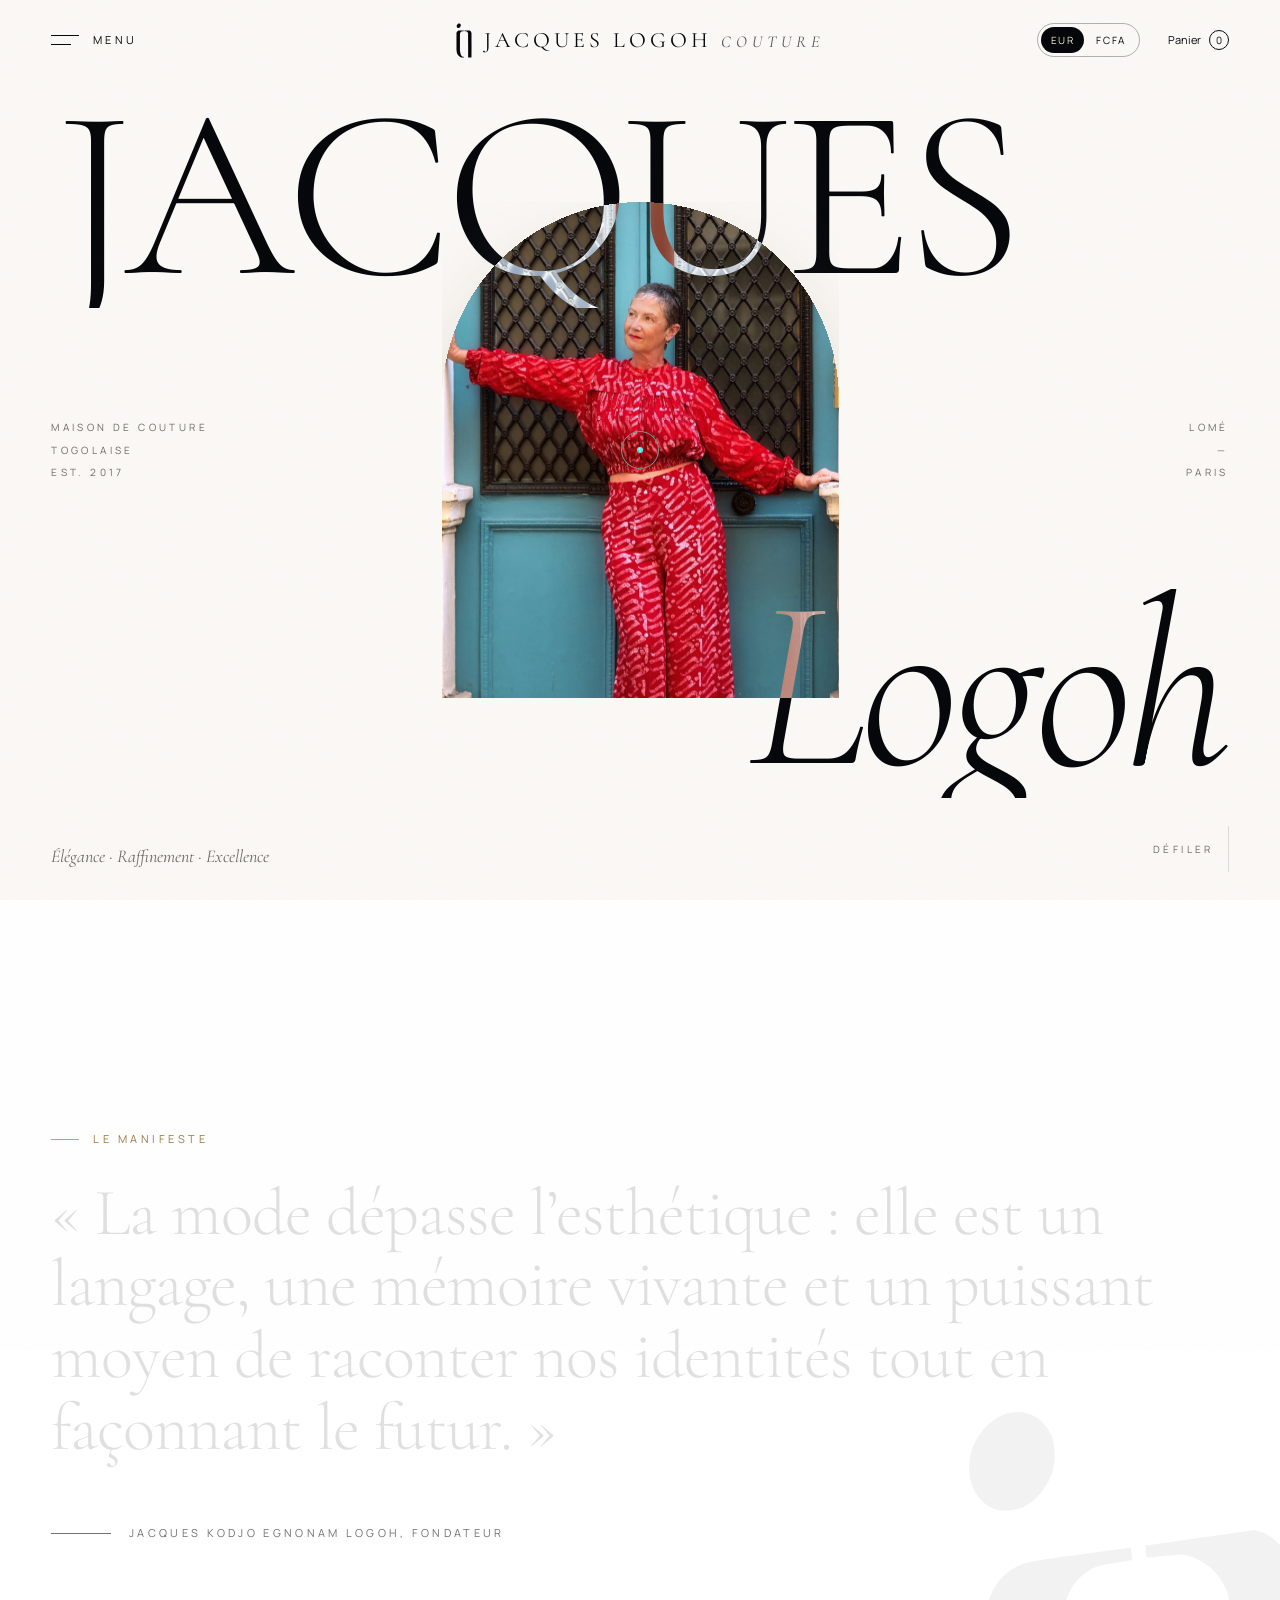
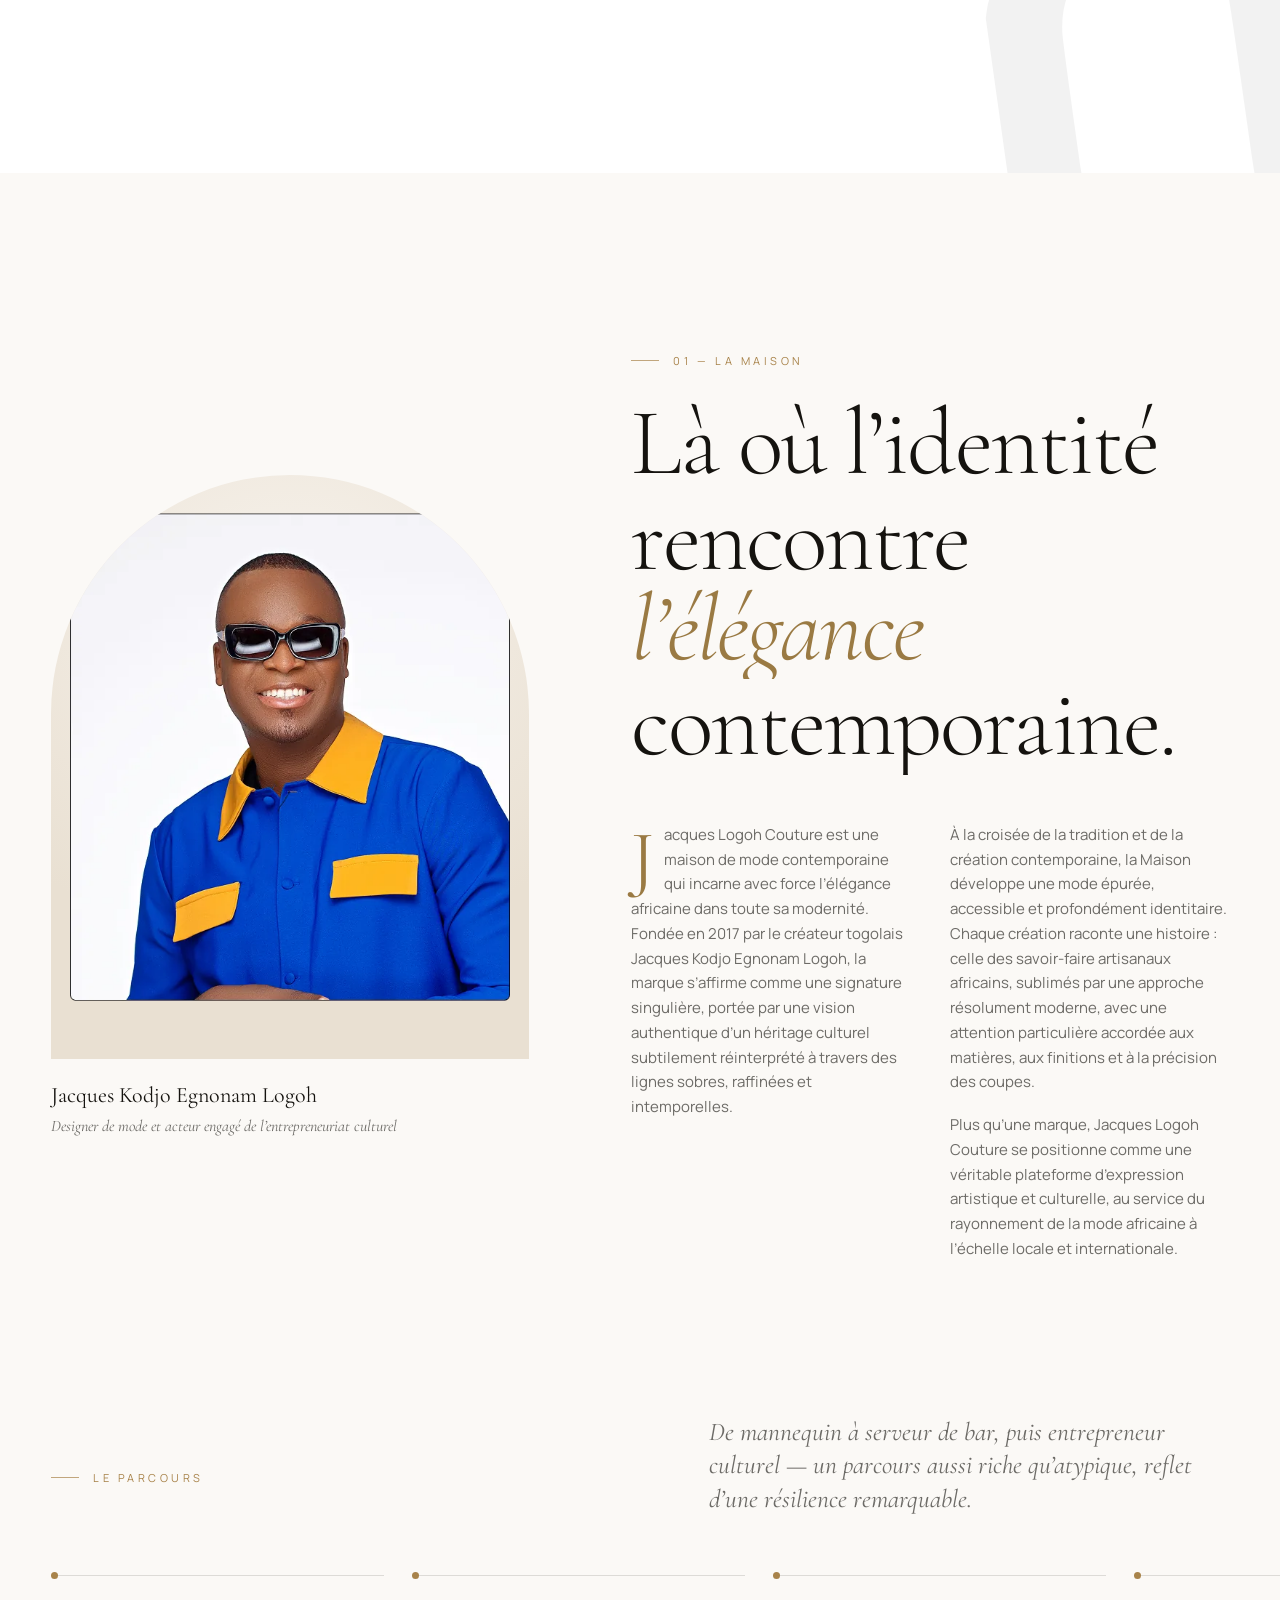
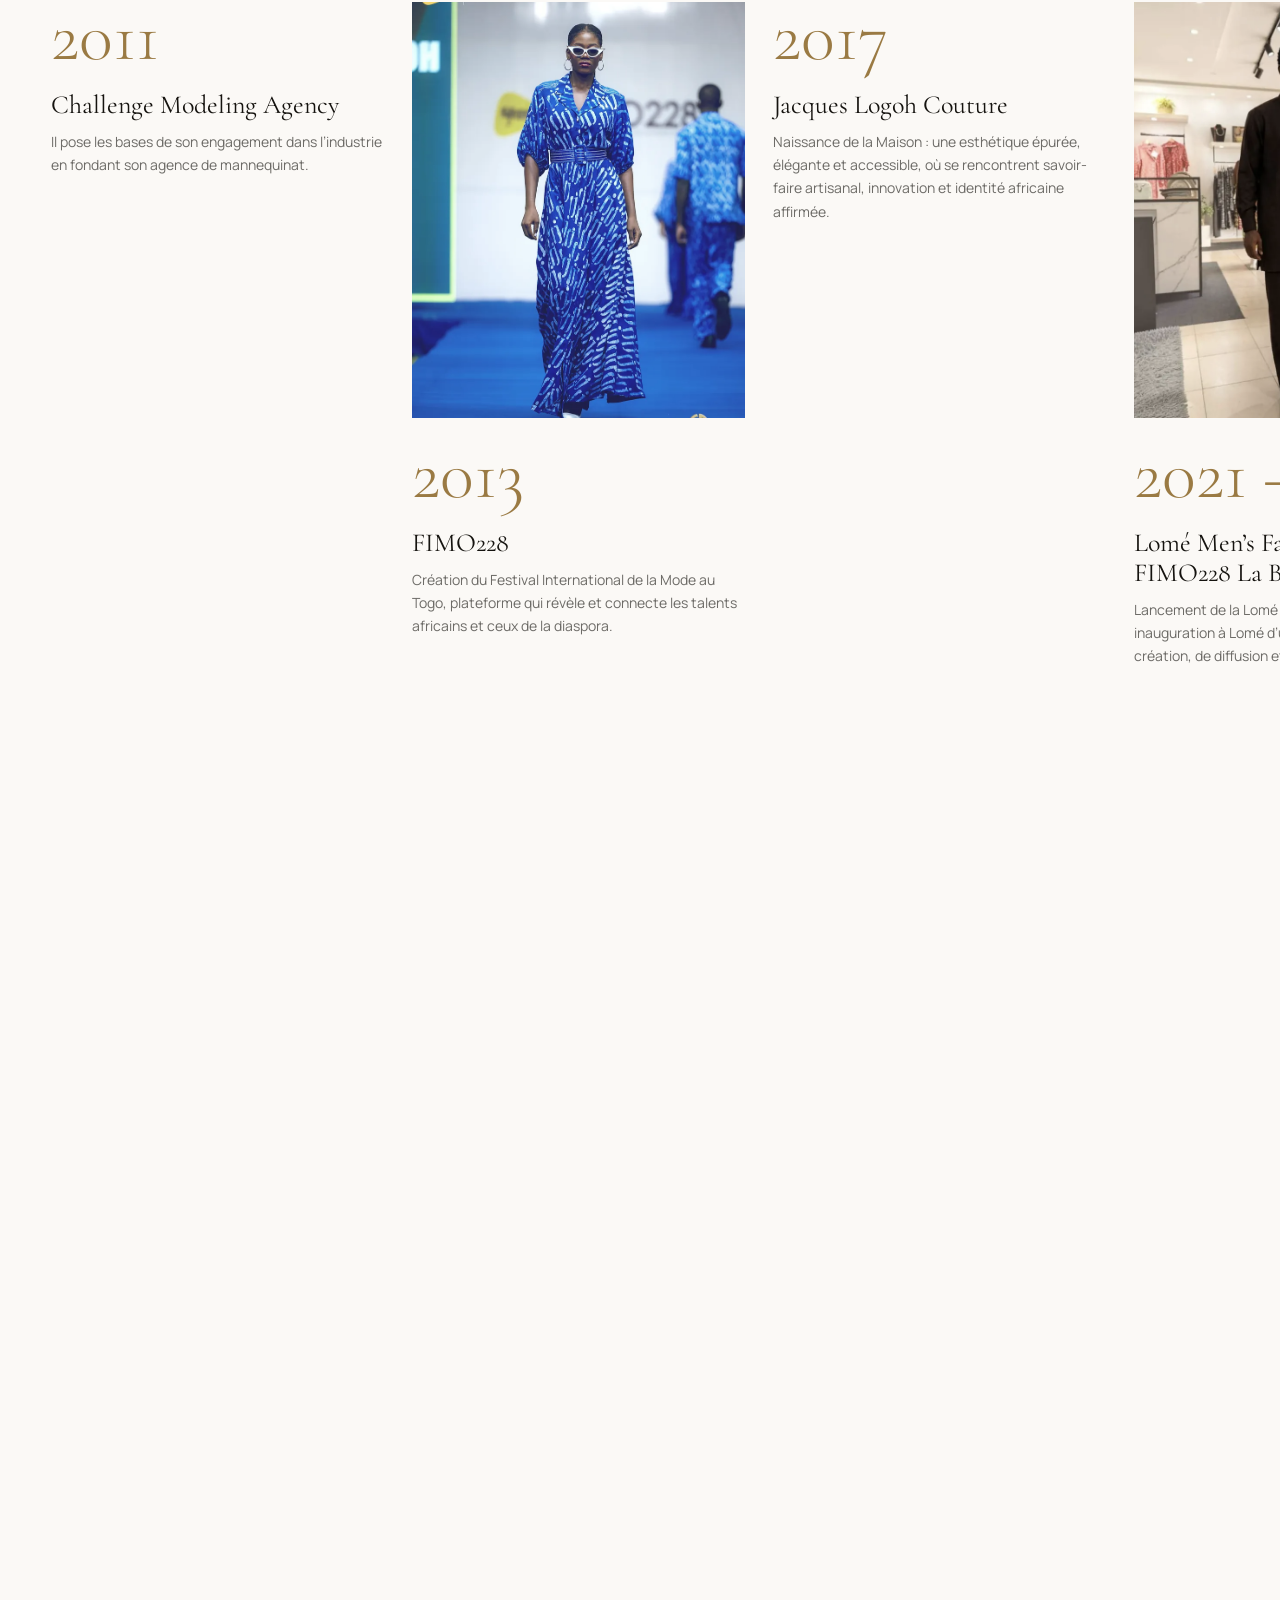
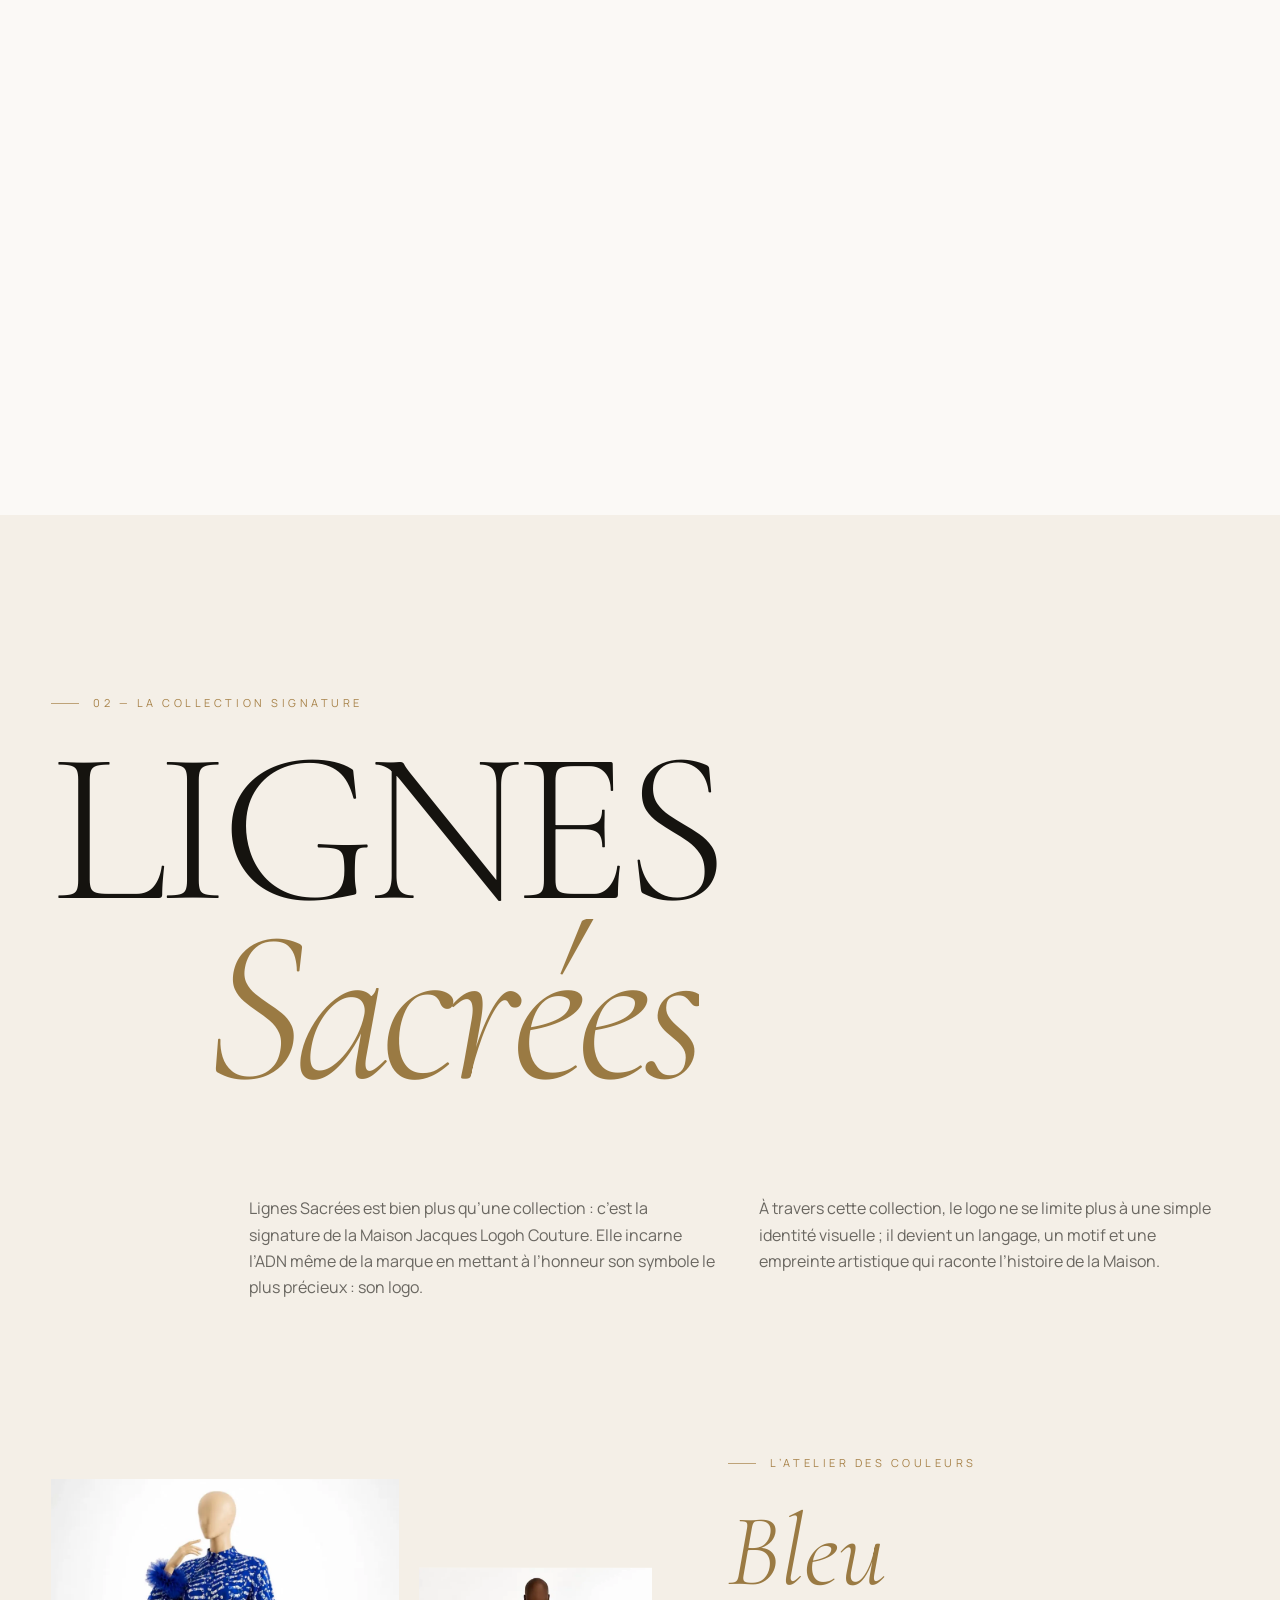
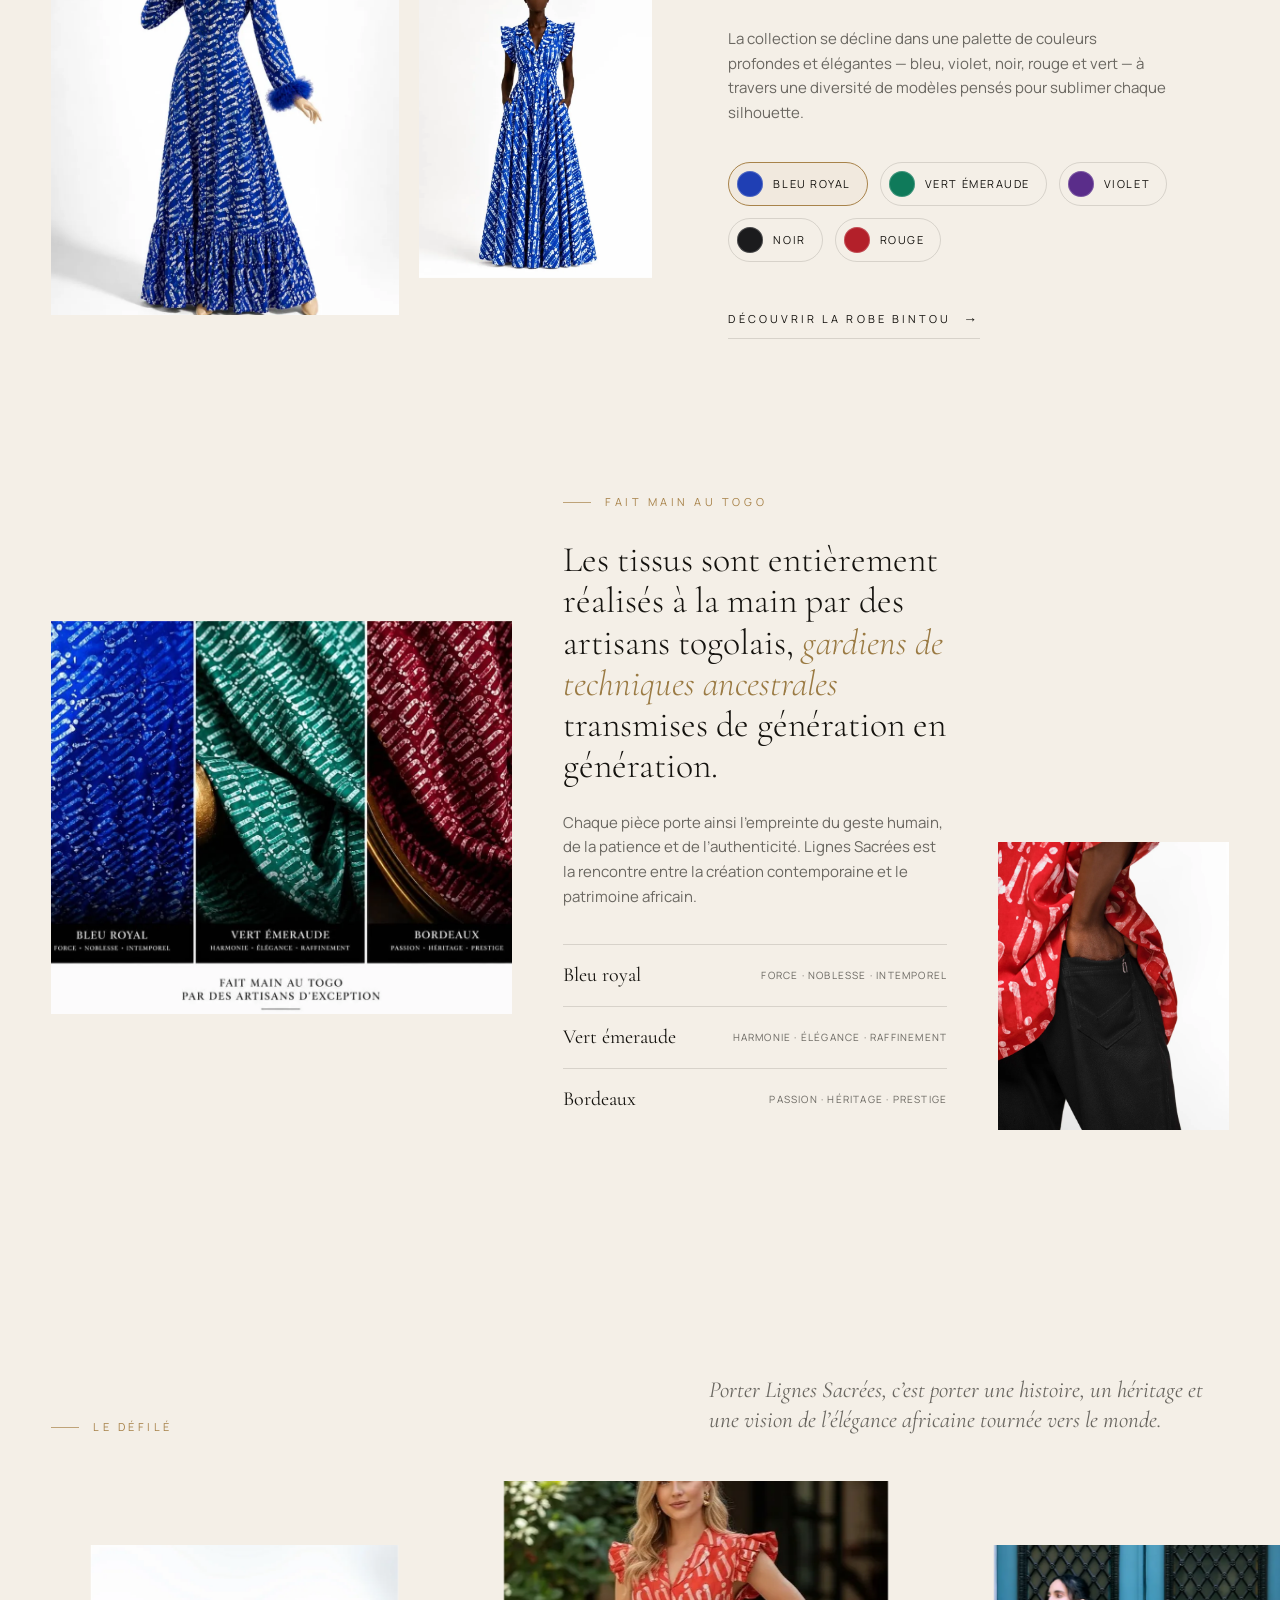
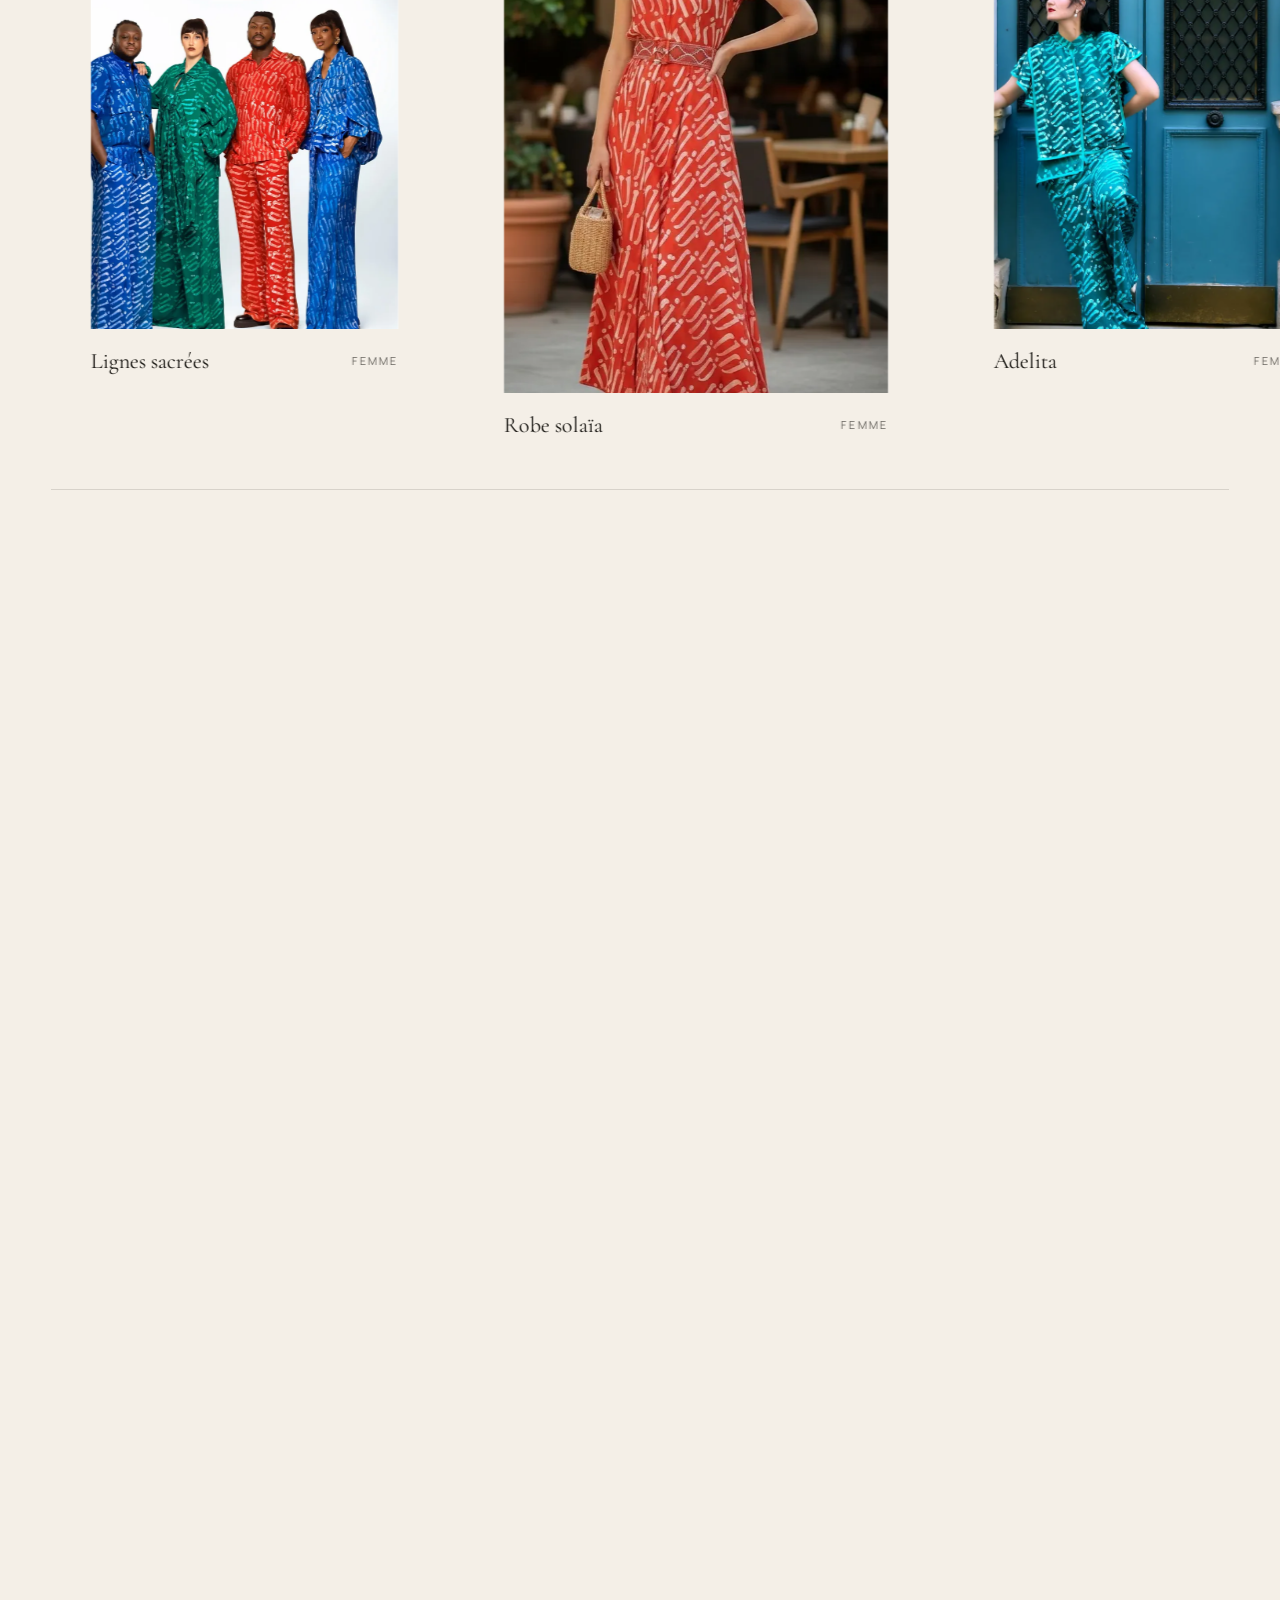
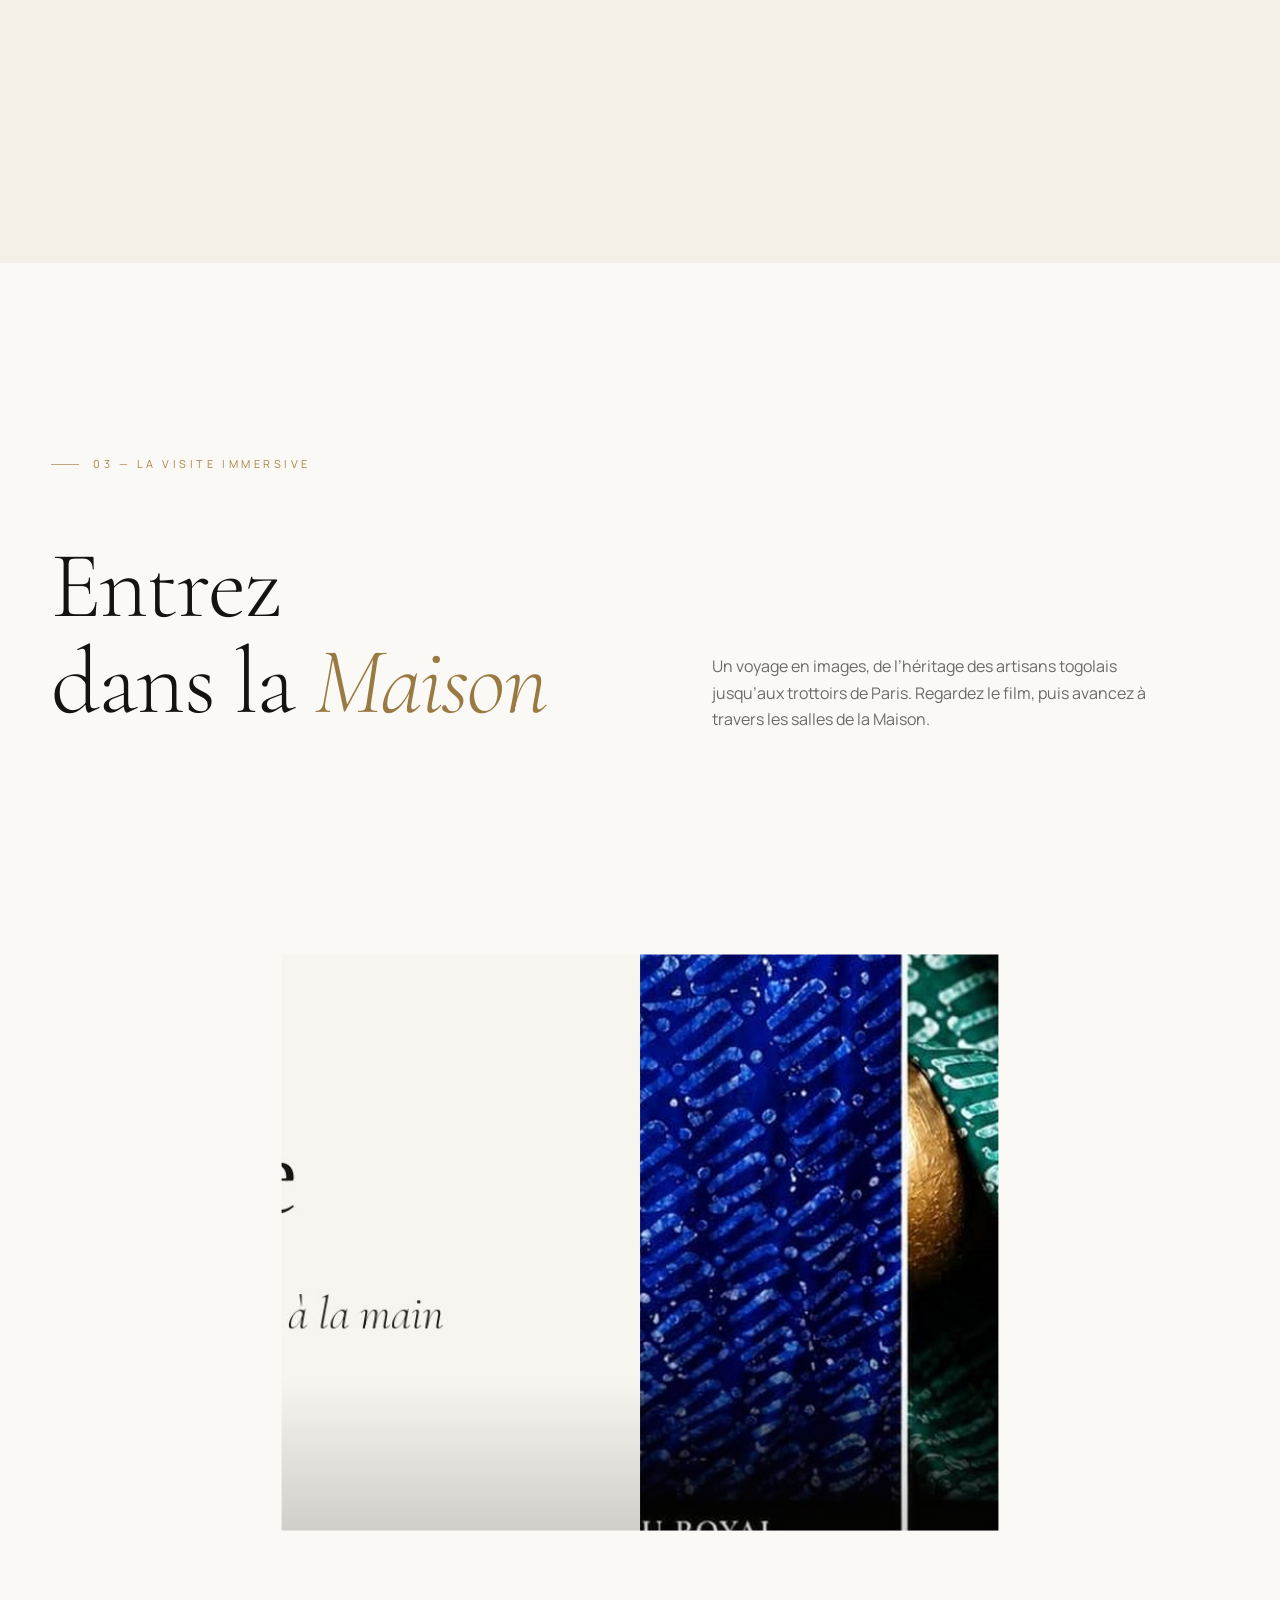
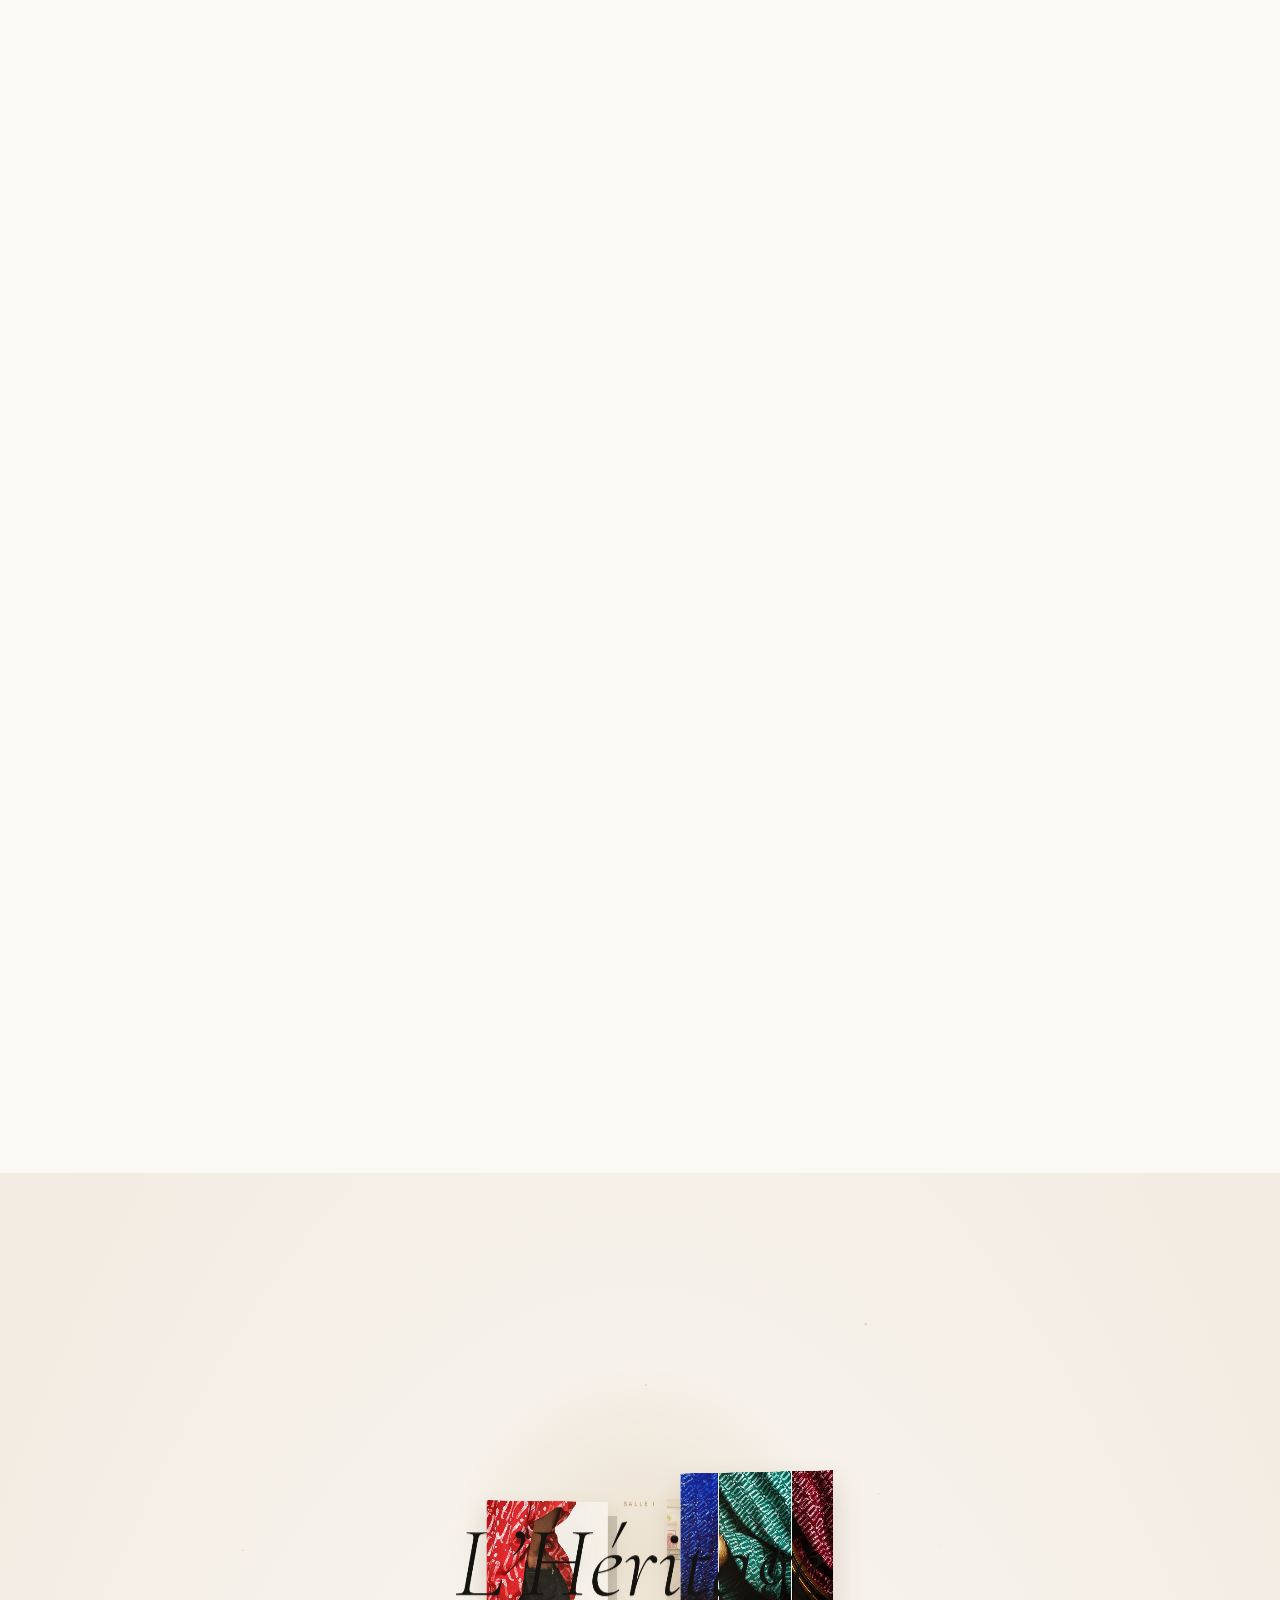
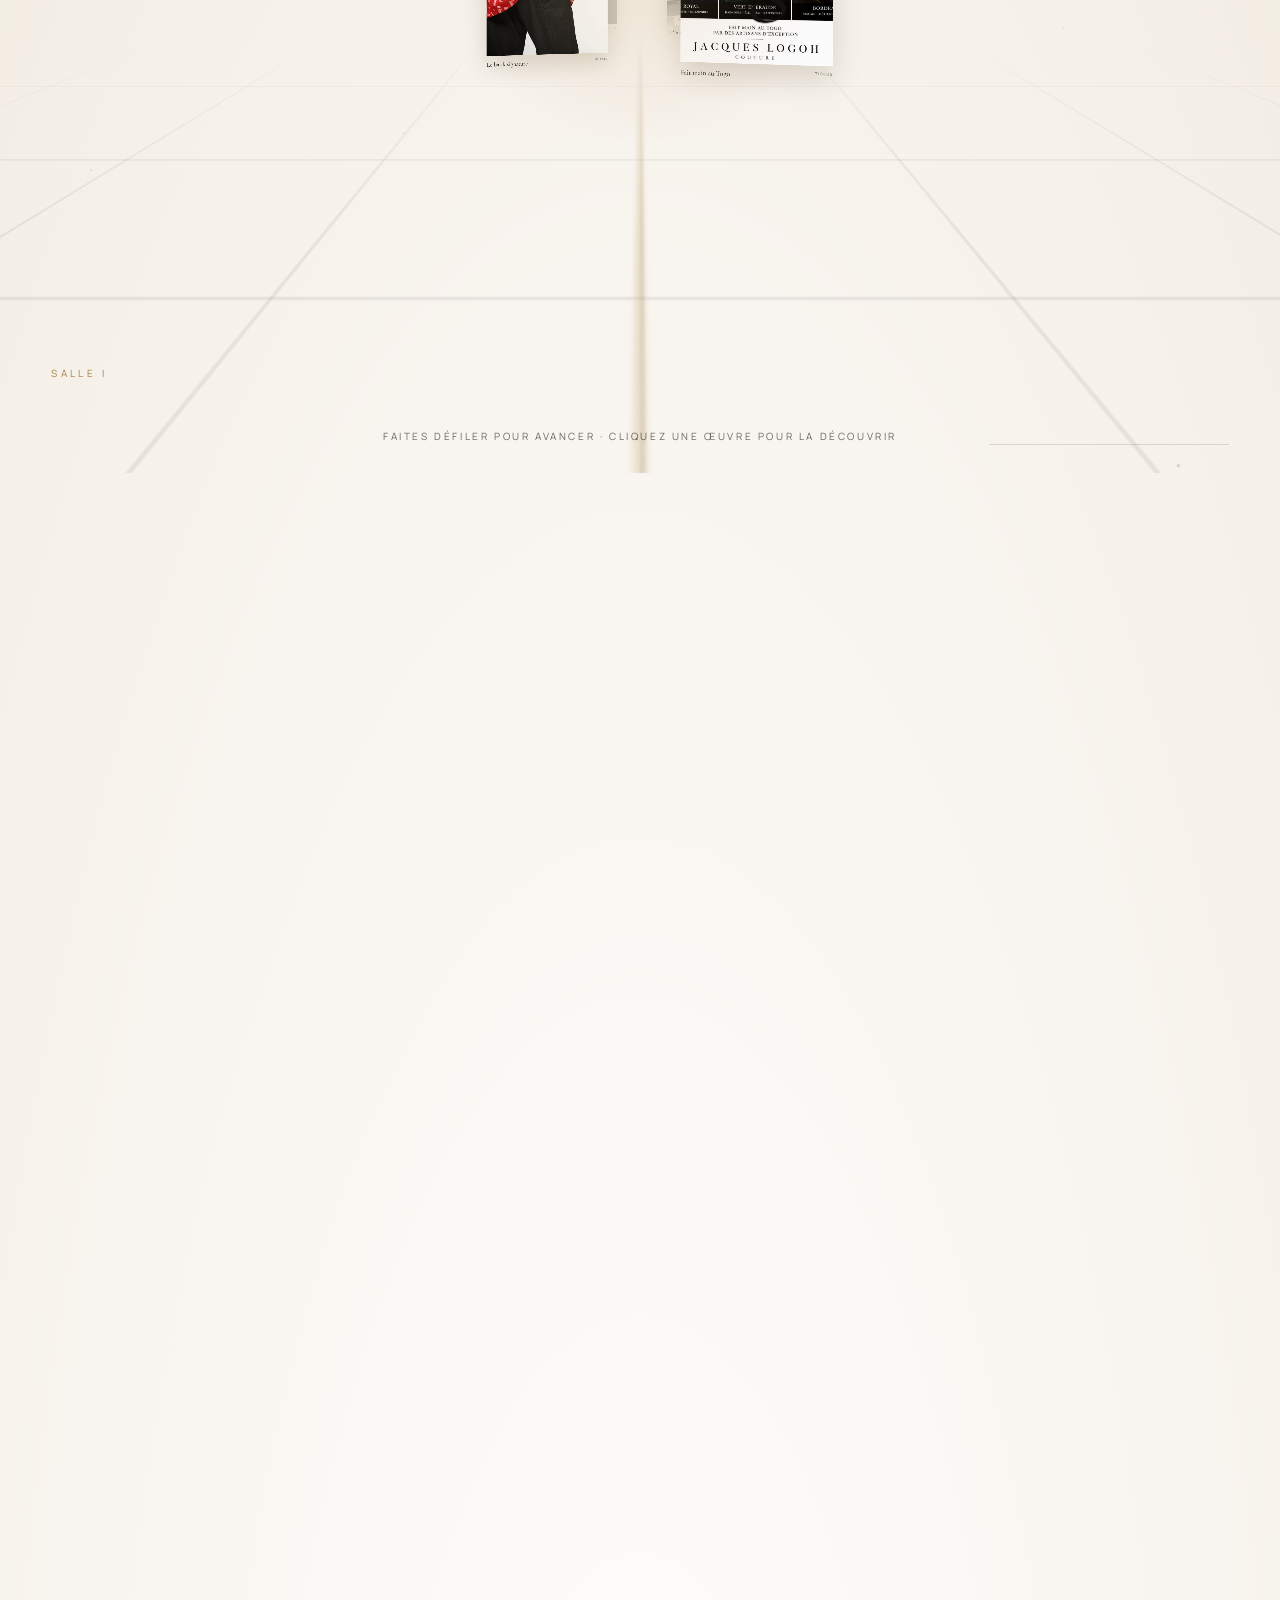
==== clair.html @ f042ce30 "Refonte immersive du site Jacques Logoh Couture — deux modèles (Nuit / Lumière) - Site une page faço" ====
<!doctype html>
<html lang="fr" data-theme="clair">
<head>
<meta charset="utf-8">
<meta name="viewport" content="width=device-width, initial-scale=1, viewport-fit=cover">
<title>Jacques Logoh Couture — Maison de couture togolaise · Lomé — Paris</title>
<meta name="description" content="Jacques Logoh Couture, maison de mode contemporaine fondée en 2017 par le créateur togolais Jacques Kodjo Egnonam Logoh. Là où l'identité rencontre l'élégance contemporaine.">
<meta name="theme-color" content="#fbf9f6">
<meta property="og:title" content="Jacques Logoh Couture">
<meta property="og:description" content="Élégance · Raffinement · Excellence. Maison togolaise de haute couture — Lomé · Paris.">
<meta property="og:image" content="assets/video/film-maison-clair.jpg">
<link rel="icon" type="image/png" href="assets/img/logo-mark.png">
<link rel="stylesheet" href="assets/css/fonts.css">
<link rel="stylesheet" href="assets/css/style.css">
</head>
<body class="is-loading">

<!-- ============ PRELOADER ============ -->
<div class="loader" id="loader" aria-hidden="true">
  <div class="loader__mark">
    <svg class="loader__svg" viewBox="0 0 421 929" aria-hidden="true">
      <defs>
        <clipPath id="loaderClip"><rect id="loaderRect" x="0" y="929" width="421" height="929"/></clipPath>
      </defs>
      <use href="#jl-mark" class="loader__ghost"/>
      <g clip-path="url(#loaderClip)"><use href="#jl-mark" class="loader__fill"/></g>
    </svg>
  </div>
  <div class="loader__meta">
    <span>Jacques Logoh Couture</span>
    <span class="loader__count"><b id="loaderCount">0</b>%</span>
    <span>Maison fondée en 2017</span>
  </div>
</div>

<!-- sprite : monogramme de la Maison (vectorisé depuis le logo officiel) -->
<svg width="0" height="0" style="position:absolute" aria-hidden="true">
  <symbol id="jl-mark" viewBox="0 0 421 929"><path id="jlMarkPath" fill="currentColor" fill-rule="evenodd" d=""/></symbol>
</svg>

<div class="grain" aria-hidden="true"></div>
<div class="cursor" aria-hidden="true"><span class="cursor__dot"></span><span class="cursor__ring"><em class="cursor__label"></em></span></div>

<!-- ============ HEADER ============ -->
<header class="header" id="header">
  <button class="header__menu" id="menuBtn" aria-expanded="false" aria-controls="menu">
    <span class="burger"><i></i><i></i></span><span class="header__label">Menu</span>
  </button>
  <a href="#top" class="header__brand" aria-label="Jacques Logoh Couture — accueil">
    <svg class="header__mark"><use href="#jl-mark"/></svg>
    <span class="header__word">Jacques Logoh <em>Couture</em></span>
  </a>
  <div class="header__tools">
    <div class="currency" role="group" aria-label="Devise">
      <button data-cur="EUR" class="is-active">EUR</button><button data-cur="FCFA">FCFA</button>
    </div>
    <button class="header__cart" id="cartBtn" aria-label="Ouvrir le panier">Panier <span class="cart-count" id="cartCount">0</span></button>
  </div>
</header>

<!-- ============ MENU ============ -->
<nav class="menu" id="menu" aria-hidden="true">
  <div class="menu__bg"></div>
  <div class="menu__inner">
    <ol class="menu__list">
      <li><a href="#maison" data-img="assets/img/site/jacques-logoh.webp"><small>01</small>La Maison</a></li>
      <li><a href="#lignes-sacrees" data-img="assets/img/p/lignes-sacrees-1.webp"><small>02</small>Lignes Sacrées</a></li>
      <li><a href="#visite" data-img="assets/video/film-maison-clair.jpg"><small>03</small>Visite immersive</a></li>
      <li><a href="#collections" data-img="assets/img/p/adelita-1.webp"><small>04</small>Collections</a></li>
      <li><a href="#actualites" data-img="assets/img/site/news-brazzaville.webp"><small>05</small>Actualités</a></li>
      <li><a href="#univers" data-img="assets/img/p/robe-solaia-1.webp"><small>06</small>L'univers FIMO228</a></li>
      <li><a href="#contact" data-img="assets/img/p/israel-1.webp"><small>07</small>Contact</a></li>
    </ol>
    <div class="menu__preview"><img alt="" id="menuPreview" src="assets/img/site/jacques-logoh.webp"></div>
    <div class="menu__foot">
      <p>Boulevard du 13 Janvier<br>+33 7 82 53 31 70 · 90 43 50 50</p>
      <p class="menu__socials"><a href="https://www.instagram.com/jacqueslogoh.couture/" target="_blank" rel="noopener">Instagram</a><a href="https://www.facebook.com/JacquesLogoh.couture" target="_blank" rel="noopener">Facebook</a><a href="https://www.youtube.com/@jacqueslogoh1397" target="_blank" rel="noopener">YouTube</a><a href="https://x.com/LogohJacques" target="_blank" rel="noopener">X</a></p>
    </div>
  </div>
</nav>

<main id="top">

<!-- ============ HERO ============ -->
<section class="hero" id="hero">
  <div class="hero__title hero__title--top" aria-hidden="true"><span class="split">Jacques</span></div>
  <div class="hero__stage">
    <div class="hero__arch" data-cursor="Découvrir">
      <video class="hero__video" src="assets/video/hero-maison-clair.mp4" poster="assets/video/hero-maison-clair.jpg" autoplay muted loop playsinline preload="auto"></video>
    </div>
  </div>
  <div class="hero__title hero__title--bottom" aria-hidden="true"><span class="split">Logoh</span></div>
  <h1 class="sr-only">Jacques Logoh Couture — Maison de couture togolaise</h1>
  <p class="hero__side hero__side--l"><span>Maison de couture</span><span>togolaise</span><span>Est. 2017</span></p>
  <p class="hero__side hero__side--r"><span>Lomé</span><span>—</span><span>Paris</span></p>
  <div class="hero__foot">
    <p class="hero__claim">Élégance · Raffinement · Excellence</p>
    <a href="#manifeste" class="hero__scroll"><span>Défiler</span><i></i></a>
  </div>
</section>

<!-- ============ MANIFESTE ============ -->
<section class="manifesto light" id="manifeste">
  <p class="eyebrow">Le manifeste</p>
  <blockquote class="manifesto__quote" data-words>
    « La mode dépasse l’esthétique : elle est un langage, une mémoire vivante et un puissant moyen de raconter nos identités tout en façonnant le futur. »
  </blockquote>
  <p class="manifesto__sign"><span class="line"></span>Jacques Kodjo Egnonam Logoh, fondateur</p>
  <div class="manifesto__marks" aria-hidden="true">
    <svg><use href="#jl-mark"/></svg>
  </div>
</section>

<!-- ============ LA MAISON ============ -->
<section class="maison" id="maison">
  <div class="maison__grid">
    <div class="maison__portrait">
      <div class="maison__arch" data-parallax="0.12"><img src="assets/img/site/jacques-logoh.webp" alt="Jacques Logoh, fondateur de la Maison Jacques Logoh Couture" loading="lazy" width="605" height="670"></div>
      <p class="maison__caption">Jacques Kodjo Egnonam Logoh<br><em>Designer de mode et acteur engagé de l’entrepreneuriat culturel</em></p>
    </div>
    <div class="maison__text">
      <p class="eyebrow">01 — La Maison</p>
      <h2 class="display reveal-lines">Là où l’identité<br>rencontre <em>l’élégance</em><br>contemporaine.</h2>
      <div class="maison__body">
        <p class="reveal">Jacques Logoh Couture est une maison de mode contemporaine qui incarne avec force l’élégance africaine dans toute sa modernité. Fondée en 2017 par le créateur togolais Jacques Kodjo Egnonam Logoh, la marque s’affirme comme une signature singulière, portée par une vision authentique d’un héritage culturel subtilement réinterprété à travers des lignes sobres, raffinées et intemporelles.</p>
        <p class="reveal">À la croisée de la tradition et de la création contemporaine, la Maison développe une mode épurée, accessible et profondément identitaire. Chaque création raconte une histoire : celle des savoir-faire artisanaux africains, sublimés par une approche résolument moderne, avec une attention particulière accordée aux matières, aux finitions et à la précision des coupes.</p>
        <p class="reveal">Plus qu’une marque, Jacques Logoh Couture se positionne comme une véritable plateforme d’expression artistique et culturelle, au service du rayonnement de la mode africaine à l’échelle locale et internationale.</p>
      </div>
    </div>
  </div>

  <!-- timeline horizontale -->
  <div class="timeline" id="timeline">
    <div class="timeline__head">
      <p class="eyebrow">Le parcours</p>
      <p class="timeline__intro">De mannequin à serveur de bar, puis entrepreneur culturel — un parcours aussi riche qu’atypique, reflet d’une résilience remarquable.</p>
    </div>
    <div class="timeline__track">
      <article class="tl"><span class="tl__year">2011</span><h3>Challenge Modeling Agency</h3><p>Il pose les bases de son engagement dans l’industrie en fondant son agence de mannequinat.</p></article>
      <article class="tl tl--img"><img src="assets/img/p/robe-solaia-1.webp" alt="Défilé FIMO228" loading="lazy"><span class="tl__year">2013</span><h3>FIMO228</h3><p>Création du Festival International de la Mode au Togo, plateforme qui révèle et connecte les talents africains et ceux de la diaspora.</p></article>
      <article class="tl"><span class="tl__year">2017</span><h3>Jacques Logoh Couture</h3><p>Naissance de la Maison : une esthétique épurée, élégante et accessible, où se rencontrent savoir-faire artisanal, innovation et identité africaine affirmée.</p></article>
      <article class="tl tl--img"><img src="assets/img/p/israel-1.webp" alt="FIMO228 La Boutique à Lomé" loading="lazy"><span class="tl__year">2021 — 2022</span><h3>Lomé Men’s Fashion Week · FIMO228 La Boutique</h3><p>Lancement de la Lomé Men’s Fashion Week, puis inauguration à Lomé d’un espace hybride de création, de diffusion et de dialogue.</p></article>
      <article class="tl"><span class="tl__year">2024</span><h3>FIMO228 Edition France</h3><p>Le déploiement international : trois éditions en France depuis 2024.</p></article>
      <article class="tl tl--img"><img src="assets/img/p/red-corine-1.webp" alt="Jacques Logoh Couture à Paris" loading="lazy"><span class="tl__year">2026</span><h3>Paris</h3><p>La Maison s’implante officiellement à Paris. La 13ᵉ édition du FIMO228 se tient du 24 au 28 février.</p></article>
      <article class="tl tl--next"><span class="tl__year">À venir</span><h3>FIMO228 Atlanta</h3><p>Une expansion vers de nouvelles scènes, notamment aux États-Unis.</p></article>
    </div>
  </div>
</section>

<!-- ============ LIGNES SACRÉES ============ -->
<section class="sacred" id="lignes-sacrees">
  <div class="sacred__intro">
    <p class="eyebrow">02 — La collection signature</p>
    <h2 class="sacred__title"><span class="split-chars">Lignes</span><br><em class="split-chars">Sacrées</em></h2>
    <div class="sacred__cols">
      <p class="reveal">Lignes Sacrées est bien plus qu’une collection : c’est la signature de la Maison Jacques Logoh Couture. Elle incarne l’ADN même de la marque en mettant à l’honneur son symbole le plus précieux : son logo.</p>
      <p class="reveal">À travers cette collection, le logo ne se limite plus à une simple identité visuelle ; il devient un langage, un motif et une empreinte artistique qui raconte l’histoire de la Maison.</p>
    </div>
  </div>

  <!-- Atelier des couleurs : interactif -->
  <div class="atelier" id="atelier">
    <div class="atelier__visual">
      <div class="atelier__frame" data-cursor="Voir">
        <img class="atelier__img is-on" data-color="Bleu" src="assets/img/p/robe-bintou-1.webp" alt="Robe Bintou — bleu" loading="lazy">
        <img class="atelier__img" data-color="Vert" src="assets/img/p/robe-bintou-2.webp" alt="Robe Bintou — vert" loading="lazy">
        <img class="atelier__img" data-color="Violet" src="assets/img/p/robe-bintou-3.webp" alt="Robe Bintou — violet" loading="lazy">
        <img class="atelier__img" data-color="Noir" src="assets/img/p/robe-bintou-4.webp" alt="Robe Bintou — noir" loading="lazy">
        <img class="atelier__img" data-color="Rouge" src="assets/img/p/robe-bintou-5.webp" alt="Robe Bintou — rouge" loading="lazy">
      </div>
      <div class="atelier__frame atelier__frame--small">
        <img class="atelier__img2 is-on" data-color="Bleu" src="assets/img/p/robe-solaia-2-3.webp" alt="Robe Solaïa — bleu" loading="lazy">
        <img class="atelier__img2" data-color="Vert" src="assets/img/p/robe-solaia-2-4.webp" alt="Robe Solaïa — vert" loading="lazy">
        <img class="atelier__img2" data-color="Violet" src="assets/img/p/robe-solaia-2-5.webp" alt="Robe Solaïa — violet" loading="lazy">
        <img class="atelier__img2" data-color="Noir" src="assets/img/p/chemise-jlnml-1.webp" alt="Chemise JLNML — noir" loading="lazy">
        <img class="atelier__img2" data-color="Rouge" src="assets/img/p/robe-solaia-2-2.webp" alt="Robe Solaïa — rouge" loading="lazy">
      </div>
    </div>
    <div class="atelier__panel">
      <p class="eyebrow">L’atelier des couleurs</p>
      <h3 class="atelier__name"><span id="atelierName">Bleu</span></h3>
      <p class="atelier__text">La collection se décline dans une palette de couleurs profondes et élégantes — bleu, violet, noir, rouge et vert — à travers une diversité de modèles pensés pour sublimer chaque silhouette.</p>
      <div class="swatches" role="radiogroup" aria-label="Choisir une couleur">
        <button class="swatch is-on" data-color="Bleu" style="--c:#1f3fb4" role="radio" aria-checked="true"><span>Bleu royal</span></button>
        <button class="swatch" data-color="Vert" style="--c:#0f7a5a" role="radio" aria-checked="false"><span>Vert émeraude</span></button>
        <button class="swatch" data-color="Violet" style="--c:#5a2d8a" role="radio" aria-checked="false"><span>Violet</span></button>
        <button class="swatch" data-color="Noir" style="--c:#1b1b1d" role="radio" aria-checked="false"><span>Noir</span></button>
        <button class="swatch" data-color="Rouge" style="--c:#b3202a" role="radio" aria-checked="false"><span>Rouge</span></button>
      </div>
      <a href="#collections" class="link-arrow" data-open="robe-bintou">Découvrir la Robe Bintou</a>
    </div>
  </div>

  <!-- Savoir-faire -->
  <div class="craft">
    <figure class="craft__img" data-parallax="-0.08"><img src="assets/img/site/tissus-lignes-sacrees.webp" alt="Tissus Lignes Sacrées : bleu royal, vert émeraude, bordeaux — fait main au Togo par des artisans d’exception" loading="lazy"></figure>
    <div class="craft__text">
      <p class="eyebrow">Fait main au Togo</p>
      <p class="craft__big reveal">Les tissus sont entièrement réalisés à la main par des artisans togolais, <em>gardiens de techniques ancestrales</em> transmises de génération en génération.</p>
      <p class="reveal">Chaque pièce porte ainsi l’empreinte du geste humain, de la patience et de l’authenticité. Lignes Sacrées est la rencontre entre la création contemporaine et le patrimoine africain.</p>
      <ul class="craft__trio">
        <li><b>Bleu royal</b><span>Force · Noblesse · Intemporel</span></li>
        <li><b>Vert émeraude</b><span>Harmonie · Élégance · Raffinement</span></li>
        <li><b>Bordeaux</b><span>Passion · Héritage · Prestige</span></li>
      </ul>
    </div>
    <figure class="craft__detail" data-parallax="0.1"><img src="assets/img/site/detail-batik.webp" alt="Détail du batik signature Jacques Logoh Couture" loading="lazy"></figure>
  </div>

  <!-- Défilé horizontal -->
  <div class="runway" id="runway">
    <div class="runway__sticky">
      <div class="runway__head">
        <p class="eyebrow">Le défilé</p>
        <p class="runway__hint">Porter Lignes Sacrées, c’est porter une histoire, un héritage et une vision de l’élégance africaine tournée vers le monde.</p>
      </div>
      <div class="runway__track" id="runwayTrack"></div>
      <div class="runway__progress"><i id="runwayBar"></i></div>
    </div>
  </div>
</section>

<!-- ============ VISITE IMMERSIVE ============ -->
<section class="visit" id="visite">
  <div class="visit__intro">
    <p class="eyebrow">03 — La visite immersive</p>
    <h2 class="display reveal-lines">Entrez<br>dans la <em>Maison</em></h2>
    <p class="visit__lead reveal">Un voyage en images, de l’héritage des artisans togolais jusqu’aux trottoirs de Paris. Regardez le film, puis avancez à travers les salles de la Maison.</p>
  </div>

  <!-- Le film -->
  <div class="film" id="film">
    <div class="film__sticky">
      <div class="film__frame" id="filmFrame" data-cursor="Lecture">
        <video id="filmVideo" src="assets/video/film-maison-clair.mp4" poster="assets/video/film-maison-clair.jpg" muted loop playsinline preload="metadata"></video>
        <div class="film__overlay">
          <p class="film__label">Le Film de la Maison <span>· 0'51</span></p>
          <button class="film__play" id="filmPlay" aria-label="Regarder le film en plein écran"><span></span></button>
        </div>
      </div>
    </div>
  </div>

  <!-- La galerie 3D -->
  <div class="gallery3d" id="gallery3d">
    <div class="g3d__sticky">
      <div class="g3d__floor" id="g3dFloor" aria-hidden="true"></div>
      <div class="g3d__viewport" id="g3dViewport">
        <div class="g3d__world" id="g3dWorld"></div>
      </div>
      <div class="g3d__hud">
        <div class="g3d__room"><span id="g3dRoomNum">Salle I</span><b id="g3dRoomName">L’Héritage</b></div>
        <div class="g3d__help">Faites défiler pour avancer · Cliquez une œuvre pour la découvrir</div>
        <div class="g3d__meter"><i id="g3dBar"></i></div>
      </div>
    </div>
  </div>

  <!-- Le reel vertical : le salon -->
  <div class="salon">
    <div class="salon__text">
      <p class="eyebrow">Le salon</p>
      <p class="salon__big reveal">Pièces signatures, salon, tissus et Paris : <em>une minute pour ressentir l’univers</em> de la Maison.</p>
      <p class="reveal">Notre pop-up à Brazzaville a été une véritable réussite. Nous y avons rencontré un public ambitieux, passionné et profondément réceptif à notre univers créatif.</p>
      <a class="btn" href="https://wa.me/33782533170?text=Bonjour%2C%20je%20souhaite%20prendre%20rendez-vous%20avec%20la%20Maison%20Jacques%20Logoh%20Couture." target="_blank" rel="noopener">Prendre rendez-vous</a>
    </div>
    <div class="salon__phone">
      <video src="assets/video/visite-maison-clair.mp4" poster="assets/video/visite-maison-clair.jpg" muted loop playsinline preload="none" data-autoplay></video>
    </div>
  </div>
</section>

<!-- ============ COLLECTIONS ============ -->
<section class="collections light" id="collections">
  <div class="collections__head">
    <div>
      <p class="eyebrow">04 — Créations haut de gamme</p>
      <h2 class="display">Les <em>Collections</em></h2>
    </div>
    <div class="filters" role="tablist" aria-label="Filtrer les collections">
      <button class="is-on" data-filter="all" role="tab" aria-selected="true">Tout <sup id="countAll">32</sup></button>
      <button data-filter="Femme" role="tab" aria-selected="false">Femme <sup>16</sup></button>
      <button data-filter="Homme" role="tab" aria-selected="false">Homme <sup>16</sup></button>
    </div>
  </div>
  <div class="grid" id="grid"></div>
  <div class="services">
    <div><b>Satisfait ou remboursé</b><span>Politique de retour claire et simple.</span></div>
    <div><b>Livraison express</b><span>Vos pièces, partout dans le monde.</span></div>
    <div><b>Support 24/7</b><span>Une écoute attentive, à chaque instant.</span></div>
  </div>
</section>

<!-- ============ FIDÉLITÉ — marquee ============ -->
<section class="loyalty">
  <div class="marquee" aria-hidden="true"><div class="marquee__inner"><span>Élégance</span><i></i><span>Raffinement</span><i></i><span>Excellence</span><i></i><span>Pièces signatures</span><i></i><span>Élégance intemporelle</span><i></i><span>Élégance</span><i></i><span>Raffinement</span><i></i><span>Excellence</span><i></i><span>Pièces signatures</span><i></i><span>Élégance intemporelle</span><i></i></div></div>
  <div class="loyalty__body">
    <p class="eyebrow">La fidélité</p>
    <p class="loyalty__big reveal">Chez Jacques Logoh Couture, la fidélité est bien plus qu’une valeur : <em>c’est un engagement profond envers chaque client.</em></p>
    <p class="reveal">Depuis nos débuts, nous avons fait le choix de rester constants dans la qualité de nos créations, le respect des délais et l’attention portée aux moindres détails. Chaque tenue réalisée reflète notre loyauté envers l’élégance, le savoir-faire artisanal et l’exigence du travail bien fait.</p>
  </div>
</section>

<!-- ============ ACTUALITÉS ============ -->
<section class="news" id="actualites">
  <div class="news__head">
    <p class="eyebrow">05 — Actualités</p>
    <h2 class="display">Suivez nos <em>actualités</em></h2>
    <p class="news__sub">Pour être au parfum de nos évènements.</p>
  </div>
  <div class="news__list">
    <article class="post" data-post="lignes" data-cursor="Lire">
      <div class="post__img"><img src="assets/img/site/tissus-lignes-sacrees.webp" alt="Lignes Sacrées" loading="lazy"></div>
      <time>13 juin 2026</time>
      <h3>Story telling de la collection Lignes Sacrées</h3>
      <p>Lignes Sacrées est bien plus qu’une collection : c’est la signature de la Maison…</p>
    </article>
    <article class="post" data-post="cocktail" data-cursor="Lire">
      <div class="post__img"><img src="assets/img/site/news-brazzaville.webp" alt="Présentation vente et cocktail à Brazzaville" loading="lazy"></div>
      <time>14 janvier 2026</time>
      <h3>Présentation cocktail</h3>
      <p>Notre pop-up à Brazzaville a été une véritable réussite…</p>
    </article>
    <article class="post" data-post="vente" data-cursor="Lire">
      <div class="post__img"><img src="assets/img/site/news-vente-privee.webp" alt="Vente privée Jacques Logoh Couture" loading="lazy"></div>
      <time>14 janvier 2026</time>
      <h3>Vente privée</h3>
      <p>Nous organisons régulièrement des ventes privées dans plusieurs pays…</p>
    </article>
  </div>
</section>

<!-- ============ UNIVERS ============ -->
<section class="universe light" id="univers">
  <p class="eyebrow">06 — Un écosystème de la mode</p>
  <h2 class="display universe__title">Entrepreneur visionnaire,<br><em>bâtisseur engagé.</em></h2>
  <ul class="universe__list" id="universeList">
    <li data-img="assets/img/p/robe-solaia-1.webp"><span class="u__k">2013 — 2026</span><b>FIMO228</b><span class="u__d">Festival International de la Mode au Togo · 13ᵉ édition du 24 au 28 février 2026</span></li>
    <li data-img="assets/img/p/israel-1.webp"><span class="u__k">Lomé · 2022</span><b>FIMO228 La Boutique</b><span class="u__d">Un espace hybride de création, de diffusion et de dialogue entre designers africains et internationaux</span></li>
    <li data-img="assets/img/p/formose-3.webp"><span class="u__k">Depuis 2021</span><b>Lomé Men’s Fashion Week</b><span class="u__d">La 6ᵉ édition est attendue cette année</span></li>
    <li data-img="assets/img/p/adelita-1.webp"><span class="u__k">Depuis 2024</span><b>FIMO228 Edition France</b><span class="u__d">Trois éditions déjà</span></li>
    <li data-img="assets/img/p/lignes-sacrees-1.webp"><span class="u__k">Projet</span><b>FIMO228 Atlanta</b><span class="u__d">Une expansion vers de nouvelles scènes, aux États-Unis</span></li>
  </ul>
  <div class="universe__float" id="universeFloat"><img alt="" src="assets/img/p/robe-solaia-1.webp"></div>
  <p class="universe__ambition reveal">Une ambition claire : positionner durablement la mode africaine sur la scène internationale tout en en faisant un vecteur d’expression identitaire, de dialogue interculturel et de transformation sociale.</p>
</section>

<!-- ============ CONTACT / FOOTER ============ -->
<footer class="footer" id="contact">
  <div class="footer__cta">
    <p class="eyebrow">07 — Contact</p>
    <a class="footer__big" href="https://wa.me/33782533170?text=Bonjour%2C%20je%20souhaite%20contacter%20la%20Maison%20Jacques%20Logoh%20Couture." target="_blank" rel="noopener" data-cursor="Écrire">
      <span>Écrivez</span><em>à la Maison</em>
    </a>
  </div>
  <div class="footer__cols">
    <div><h4>Adresse</h4><p>Boulevard du 13 Janvier</p></div>
    <div><h4>Contact</h4><p>Mobile : <a href="tel:+22890435050">90 43 50 50</a><br>WhatsApp : <a href="https://wa.me/33782533170" target="_blank" rel="noopener">+33 7 82 53 31 70</a><br><a href="mailto:Info@jacqueslogohcouture.com">Info@jacqueslogohcouture.com</a></p></div>
    <div><h4>Suivre la Maison</h4><p><a href="https://www.instagram.com/jacqueslogoh.couture/" target="_blank" rel="noopener">Instagram</a><br><a href="https://www.facebook.com/JacquesLogoh.couture" target="_blank" rel="noopener">Facebook</a><br><a href="https://www.youtube.com/@jacqueslogoh1397" target="_blank" rel="noopener">YouTube</a><br><a href="https://x.com/LogohJacques" target="_blank" rel="noopener">X (Twitter)</a></p></div>
    <div class="newsletter"><h4>Newsletter</h4><p>Inscrivez-vous pour recevoir nos nouvelles.</p>
      <form id="newsForm"><label class="sr-only" for="nlEmail">Adresse e-mail</label><input id="nlEmail" type="email" placeholder="Votre adresse e-mail" required><button aria-label="S'inscrire">→</button></form>
      <p class="newsletter__ok" id="newsOk" hidden>Merci. Bienvenue dans l’univers de la Maison.</p>
    </div>
  </div>
  <div class="footer__word" aria-hidden="true"><span>Jacques</span><svg><use href="#jl-mark"/></svg><span>Logoh</span></div>
  <div class="footer__legal">
    <span>© Jacques Logoh. Tous droits réservés</span>
    <span><a href="https://jacqueslogohcouture.com/politique" target="_blank" rel="noopener">Politique de retour</a> · <a href="https://jacqueslogohcouture.com/cgv" target="_blank" rel="noopener">Conditions générales de vente</a></span>
    <a href="#top" class="totop">Retour en haut ↑</a>
  </div>
</footer>
</main>

<!-- ============ QUICK VIEW ============ -->
<div class="modal" id="qv" role="dialog" aria-modal="true" aria-labelledby="qvName" aria-hidden="true">
  <div class="modal__bg" data-close></div>
  <div class="qv">
    <button class="modal__close" data-close aria-label="Fermer">Fermer ✕</button>
    <div class="qv__gallery"><div class="qv__main" id="qvMain"></div><div class="qv__thumbs" id="qvThumbs"></div></div>
    <div class="qv__info">
      <p class="eyebrow" id="qvCat">Femme</p>
      <h3 id="qvName">—</h3>
      <p class="qv__price" id="qvPrice">—</p>
      <p class="qv__desc" id="qvDesc"></p>
      <div class="qv__opt"><span>Taille</span><div class="chips" id="qvSizes"></div></div>
      <div class="qv__opt"><span>Couleur</span><div class="chips" id="qvColors"></div></div>
      <div class="qv__actions">
        <button class="btn btn--solid" id="qvAdd">Ajouter au panier</button>
        <a class="btn" id="qvWa" target="_blank" rel="noopener">Commander sur WhatsApp</a>
      </div>
      <p class="qv__note">Satisfait ou remboursé · Livraison express · Support 24/7</p>
    </div>
  </div>
</div>

<!-- ============ ARTICLE ============ -->
<div class="modal" id="article" role="dialog" aria-modal="true" aria-labelledby="artTitle" aria-hidden="true">
  <div class="modal__bg" data-close></div>
  <div class="art">
    <button class="modal__close" data-close aria-label="Fermer">Fermer ✕</button>
    <div class="art__img"><img id="artImg" alt=""></div>
    <div class="art__body"><time id="artDate"></time><h3 id="artTitle"></h3><div id="artText"></div></div>
  </div>
</div>

<!-- ============ FILM PLEIN ÉCRAN ============ -->
<div class="modal modal--film" id="filmModal" role="dialog" aria-modal="true" aria-label="Le Film de la Maison" aria-hidden="true">
  <div class="modal__bg" data-close></div>
  <button class="modal__close" data-close aria-label="Fermer">Fermer ✕</button>
  <video id="filmFull" src="assets/video/film-maison-clair.mp4" poster="assets/video/film-maison-clair.jpg" controls playsinline preload="none"></video>
</div>

<!-- ============ PANIER ============ -->
<aside class="cart" id="cart" aria-hidden="true" aria-label="Panier">
  <div class="cart__bg" data-close-cart></div>
  <div class="cart__panel">
    <div class="cart__head"><h3>Votre panier</h3><button data-close-cart aria-label="Fermer le panier">Fermer ✕</button></div>
    <div class="cart__items" id="cartItems"><p class="cart__empty">Votre panier est vide.</p></div>
    <div class="cart__foot">
      <div class="cart__total"><span>Total</span><b id="cartTotal">0</b></div>
      <a class="btn btn--solid" id="cartWa" target="_blank" rel="noopener">Valider la commande sur WhatsApp</a>
    </div>
  </div>
</aside>

<!-- ============ SÉLECTEUR DE MODÈLE ============ -->
<nav class="model-switch" aria-label="Choisir le modèle du site"><span>Modèle</span><a href="index.html" data-model="nuit">Nuit</a><a href="clair.html" data-model="clair" class="is-on" aria-current="page">Lumière</a></nav>

<script src="assets/vendor/gsap.min.js"></script>
<script src="assets/vendor/ScrollTrigger.min.js"></script>
<script src="assets/vendor/lenis.min.js"></script>
<script src="assets/js/data.js"></script>
<script src="assets/js/logo.js"></script>
<script src="assets/js/main.js"></script>
</body>
</html>
---- assets/css/fonts.css ----
/* Polices auto-hébergées (variables) — fonctionnent hors-ligne */
@font-face{font-family:"Cormorant Garamond";font-style:normal;font-weight:300 700;font-display:swap;src:url(../fonts/cormorant-garamond.woff2) format("woff2")}
@font-face{font-family:"Cormorant Garamond";font-style:italic;font-weight:300 700;font-display:swap;src:url(../fonts/cormorant-garamond-italic.woff2) format("woff2")}
@font-face{font-family:"Manrope";font-style:normal;font-weight:200 800;font-display:swap;src:url(../fonts/manrope.woff2) format("woff2")}
---- assets/css/style.css ----
/* =========================================================
   JACQUES LOGOH COUTURE — refonte immersive
   ========================================================= */
:root{
  --noir:#0c0b0a; --encre:#151311; --charbon:#1d1a17;
  --ivoire:#f2ece2; --creme:#e9e1d4; --sable:#cfc3b0;
  --or:#c9a870; --or-2:#e2c995;
  --txt:#f2ece2; --muted:rgba(242,236,226,.62); --line:rgba(242,236,226,.16);
  --serif:"Cormorant Garamond","Times New Roman",serif;
  --sans:"Manrope","Helvetica Neue",Arial,sans-serif;
  --gut:clamp(16px,4vw,64px);
  --ease:cubic-bezier(.22,1,.36,1);
  --ease-io:cubic-bezier(.76,0,.24,1);
}
*,*::before,*::after{box-sizing:border-box}
html{-webkit-text-size-adjust:100%;scroll-behavior:auto}
html.lenis,html.lenis body{height:auto}
.lenis.lenis-smooth{scroll-behavior:auto!important}
.lenis.lenis-stopped{overflow:hidden}
body{margin:0;background:var(--noir);color:var(--txt);font-family:var(--sans);font-size:15px;line-height:1.65;font-weight:400;-webkit-font-smoothing:antialiased;overflow-x:hidden}
body.is-loading{overflow:hidden}
img,video,svg{display:block;max-width:100%}
a{color:inherit;text-decoration:none}
button{font:inherit;color:inherit;background:none;border:0;padding:0;cursor:pointer}
em{font-style:italic;font-family:var(--serif)}
::selection{background:var(--or);color:var(--noir)}
.sr-only{position:absolute!important;width:1px;height:1px;overflow:hidden;clip:rect(0 0 0 0);white-space:nowrap}
:focus-visible{outline:1px solid var(--or);outline-offset:4px}

.eyebrow{font-family:var(--sans);font-size:11px;letter-spacing:.32em;text-transform:uppercase;color:var(--or);margin:0 0 28px;display:flex;align-items:center;gap:14px}
.eyebrow::before{content:"";width:28px;height:1px;background:currentColor;opacity:.7}
.display{font-family:var(--serif);font-weight:300;font-size:clamp(44px,7.4vw,124px);line-height:.95;letter-spacing:-.02em;margin:0}
.display em{color:var(--or-2);font-weight:300}
.light{background:var(--ivoire);color:var(--noir);--muted:rgba(12,11,10,.6);--line:rgba(12,11,10,.14)}
.light .eyebrow{color:#9a7a43}
.light .display em{color:#9a7a43}

.btn{display:inline-flex;align-items:center;justify-content:center;gap:10px;height:54px;padding:0 30px;border:1px solid currentColor;font-size:11px;letter-spacing:.28em;text-transform:uppercase;position:relative;overflow:hidden;transition:color .5s var(--ease);isolation:isolate;white-space:nowrap}
.btn::before{content:"";position:absolute;inset:0;background:var(--or);transform:translateY(101%);transition:transform .6s var(--ease);z-index:-1}
.btn:hover{color:var(--noir);border-color:var(--or)}
.btn:hover::before{transform:none}
.btn--solid{background:var(--txt);color:var(--noir);border-color:var(--txt)}
.light .btn--solid{background:var(--noir);color:var(--ivoire)}
.link-arrow{display:inline-flex;gap:12px;align-items:center;font-size:11px;letter-spacing:.28em;text-transform:uppercase;border-bottom:1px solid var(--line);padding-bottom:8px;transition:gap .4s var(--ease),border-color .4s}
.link-arrow::after{content:"→";font-size:14px}
.link-arrow:hover{gap:22px;border-color:var(--or)}

/* grain */
.grain{position:fixed;inset:-50%;width:200%;height:200%;pointer-events:none;z-index:90;opacity:.055;background-image:url("data:image/svg+xml,%3Csvg xmlns='http://www.w3.org/2000/svg' width='160' height='160'%3E%3Cfilter id='n'%3E%3CfeTurbulence type='fractalNoise' baseFrequency='.9' numOctaves='3' stitchTiles='stitch'/%3E%3C/filter%3E%3Crect width='100%25' height='100%25' filter='url(%23n)'/%3E%3C/svg%3E");animation:grain 1.2s steps(6) infinite}
@keyframes grain{0%{transform:translate(0,0)}20%{transform:translate(-3%,2%)}40%{transform:translate(2%,-3%)}60%{transform:translate(-2%,-1%)}80%{transform:translate(3%,3%)}100%{transform:translate(0,0)}}

/* cursor */
.cursor{position:fixed;left:0;top:0;z-index:200;pointer-events:none;mix-blend-mode:difference;display:none}
@media (hover:hover) and (pointer:fine){.cursor{display:block}}
.cursor__dot{position:absolute;width:6px;height:6px;margin:-3px 0 0 -3px;border-radius:50%;background:#fff}
.cursor__ring{position:absolute;width:38px;height:38px;margin:-19px 0 0 -19px;border-radius:50%;border:1px solid rgba(255,255,255,.6);display:grid;place-items:center;transition:width .5s var(--ease),height .5s var(--ease),margin .5s var(--ease),background .4s,border-color .4s}
.cursor__label{font-style:normal;font-family:var(--sans);font-size:10px;letter-spacing:.22em;text-transform:uppercase;color:#000;opacity:0;transition:opacity .3s}
.cursor.is-hover .cursor__ring{width:96px;height:96px;margin:-48px 0 0 -48px;background:#fff;border-color:#fff}
.cursor.is-hover .cursor__label{opacity:1}
.cursor.is-link .cursor__ring{width:60px;height:60px;margin:-30px 0 0 -30px}

/* ---------- loader ---------- */
.loader{position:fixed;inset:0;z-index:300;background:var(--noir);display:grid;place-items:center}
.loader__mark{width:min(16vw,110px)}
.loader__svg{width:100%;height:auto;overflow:visible}
.loader__ghost{color:rgba(242,236,226,.08)}
.loader__fill{color:var(--ivoire)}
.loader__meta{position:absolute;left:var(--gut);right:var(--gut);bottom:max(28px,env(safe-area-inset-bottom));display:flex;justify-content:space-between;align-items:flex-end;font-size:10px;letter-spacing:.3em;text-transform:uppercase;color:var(--muted)}
.loader__count{font-family:var(--serif);font-size:clamp(40px,6vw,84px);letter-spacing:0;color:var(--ivoire);line-height:1}
.loader__count b{font-weight:300}
@media (max-width:640px){.loader__meta span:first-child,.loader__meta span:last-child{display:none}.loader__meta{justify-content:center}}

/* ---------- header ---------- */
.header{position:fixed;top:0;left:0;right:0;z-index:120;display:grid;grid-template-columns:1fr auto 1fr;align-items:center;padding:22px var(--gut);mix-blend-mode:difference;color:#fff;transition:transform .7s var(--ease)}
.header.is-hidden{transform:translateY(-110%)}
.header__menu{display:flex;align-items:center;gap:14px;font-size:11px;letter-spacing:.3em;text-transform:uppercase;justify-self:start}
.burger{width:28px;height:10px;position:relative;display:block}
.burger i{position:absolute;left:0;right:0;height:1px;background:currentColor;transition:transform .6s var(--ease),top .6s var(--ease),width .4s}
.burger i:first-child{top:0}.burger i:last-child{top:9px;width:70%}
.header__menu:hover .burger i:last-child{width:100%}
body.menu-open .burger i:first-child{top:5px;transform:rotate(45deg)}
body.menu-open .burger i:last-child{top:5px;width:100%;transform:rotate(-45deg)}
.header__brand{display:flex;align-items:center;gap:12px}
.header__mark{width:16px;height:35px}
.header__word{font-family:var(--serif);font-size:22px;letter-spacing:.18em;text-transform:uppercase;font-weight:400;white-space:nowrap}
.header__word em{font-size:.75em;letter-spacing:.3em;opacity:.7}
.header__tools{justify-self:end;display:flex;align-items:center;gap:28px;font-size:11px;letter-spacing:.24em;text-transform:uppercase}
.currency{display:flex;gap:2px;border:1px solid rgba(255,255,255,.3);border-radius:40px;padding:3px}
.currency button{padding:5px 10px;border-radius:30px;font-size:10px;letter-spacing:.16em;transition:background .3s,color .3s}
.currency button.is-active{background:#fff;color:#000}
.cart-count{display:inline-grid;place-items:center;min-width:20px;height:20px;border-radius:20px;border:1px solid currentColor;font-size:10px;margin-left:6px;letter-spacing:0}
@media (max-width:860px){
  .header{padding:16px var(--gut)}
  .header__label,.header__word em{display:none}
  .header__word{font-size:15px;letter-spacing:.14em}
  .header__tools{gap:12px}
  .currency{display:none}
}
@media (max-width:420px){.header__word{display:none}}

/* ---------- menu ---------- */
.menu{position:fixed;inset:0;z-index:110;visibility:hidden;pointer-events:none}
.menu__bg{position:absolute;inset:0;background:var(--encre);clip-path:inset(0 0 100% 0);transition:clip-path 1s var(--ease-io)}
body.menu-open .menu{visibility:visible;pointer-events:auto}
body.menu-open .menu__bg{clip-path:inset(0 0 0 0)}
.menu__inner{position:relative;height:100%;display:grid;grid-template-columns:1.3fr 1fr;gap:var(--gut);padding:120px var(--gut) 40px;align-items:center}
.menu__list{list-style:none;margin:0;padding:0}
.menu__list li{overflow:hidden}
.menu__list a{display:flex;align-items:baseline;gap:18px;font-family:var(--serif);font-weight:300;font-size:clamp(34px,5.6vw,84px);line-height:1.08;transform:translateY(110%);transition:transform .9s var(--ease),color .3s,padding .5s var(--ease)}
.menu__list a small{font-family:var(--sans);font-size:11px;letter-spacing:.2em;color:var(--or)}
.menu__list a:hover{color:var(--or-2);padding-left:18px;font-style:italic}
body.menu-open .menu__list a{transform:none}
body.menu-open .menu__list li:nth-child(1) a{transition-delay:.25s}
body.menu-open .menu__list li:nth-child(2) a{transition-delay:.3s}
body.menu-open .menu__list li:nth-child(3) a{transition-delay:.35s}
body.menu-open .menu__list li:nth-child(4) a{transition-delay:.4s}
body.menu-open .menu__list li:nth-child(5) a{transition-delay:.45s}
body.menu-open .menu__list li:nth-child(6) a{transition-delay:.5s}
body.menu-open .menu__list li:nth-child(7) a{transition-delay:.55s}
.menu__preview{aspect-ratio:4/5;max-height:70vh;overflow:hidden;border-radius:999px 999px 0 0;opacity:0;transform:scale(.92);transition:opacity .8s .4s,transform 1.2s .4s var(--ease)}
.menu__preview img{width:100%;height:100%;object-fit:cover;transition:opacity .4s}
body.menu-open .menu__preview{opacity:1;transform:none}
.menu__foot{grid-column:1/-1;display:flex;justify-content:space-between;gap:20px;flex-wrap:wrap;font-size:12px;color:var(--muted);border-top:1px solid var(--line);padding-top:22px;opacity:0;transition:opacity .6s .6s}
body.menu-open .menu__foot{opacity:1}
.menu__socials{display:flex;gap:22px;text-transform:uppercase;letter-spacing:.2em;font-size:10px}
.menu__socials a:hover{color:var(--or)}
@media (max-width:860px){.menu__inner{grid-template-columns:1fr;padding-top:100px;align-content:center}.menu__preview{display:none}}

/* ---------- hero ---------- */
.hero{position:relative;height:100svh;min-height:640px;overflow:hidden;display:grid;place-items:center}
.hero__stage{position:absolute;inset:0;display:grid;place-items:center;pointer-events:none}
.hero__arch{pointer-events:auto;width:min(31vw,62vh);aspect-ratio:4/5;border-radius:999px 999px 0 0;overflow:hidden;position:relative;will-change:transform,clip-path;clip-path:inset(100% 0 0 0);box-shadow:0 60px 120px rgba(0,0,0,.5)}
.hero__video{width:100%;height:100%;object-fit:cover;transform:scale(1.15)}
.hero__arch::after{content:"";position:absolute;inset:0;background:linear-gradient(180deg,transparent 55%,rgba(12,11,10,.45))}
.hero__title{position:absolute;left:0;right:0;font-family:var(--serif);font-weight:300;font-size:clamp(84px,19vw,340px);line-height:.8;letter-spacing:-.035em;text-transform:uppercase;white-space:nowrap;pointer-events:none;z-index:2;mix-blend-mode:difference;color:#fff}
.hero__title--top{top:11vh;padding-left:var(--gut)}
.hero__title--bottom{bottom:9vh;text-align:right;padding-right:var(--gut);font-style:italic;text-transform:none;letter-spacing:-.03em}
.split .ch{display:inline-block;will-change:transform}
.hero__title .split{display:inline-block;overflow:hidden;padding:0 .02em .06em}
.hero__side{position:absolute;top:50%;transform:translateY(-50%);margin:0;display:flex;flex-direction:column;gap:6px;font-size:10px;letter-spacing:.34em;text-transform:uppercase;color:var(--muted);z-index:3}
.hero__side--l{left:var(--gut)}
.hero__side--r{right:var(--gut);text-align:right}
.hero__foot{position:absolute;left:var(--gut);right:var(--gut);bottom:28px;display:flex;justify-content:space-between;align-items:flex-end;z-index:3}
.hero__claim{margin:0;font-family:var(--serif);font-style:italic;font-size:18px;color:var(--muted)}
.hero__scroll{display:flex;align-items:center;gap:14px;font-size:10px;letter-spacing:.34em;text-transform:uppercase;color:var(--muted)}
.hero__scroll i{width:1px;height:46px;background:var(--line);position:relative;overflow:hidden}
.hero__scroll i::after{content:"";position:absolute;left:0;top:-50%;width:1px;height:50%;background:var(--or);animation:drip 2.2s var(--ease-io) infinite}
@keyframes drip{to{top:110%}}
@media (max-width:860px){
  .hero__arch{width:min(74vw,48vh)}
  .hero__title--top{top:13vh}
  .hero__title--bottom{bottom:16vh}
  .hero__side{display:none}
  .hero__claim{font-size:15px}
}

/* ---------- manifesto ---------- */
.manifesto{position:relative;padding:clamp(120px,18vw,260px) var(--gut);overflow:hidden}
.manifesto__quote{margin:0;max-width:1400px;font-family:var(--serif);font-weight:300;font-size:clamp(32px,5.2vw,86px);line-height:1.08;letter-spacing:-.015em}
.manifesto__quote .w{opacity:.12;transition:none}
.manifesto__sign{margin:60px 0 0;display:flex;align-items:center;gap:18px;font-size:11px;letter-spacing:.3em;text-transform:uppercase;color:var(--muted)}
.manifesto__sign .line{width:60px;height:1px;background:currentColor}
.manifesto__marks{position:absolute;right:-4vw;bottom:-10vw;width:clamp(180px,26vw,420px);color:rgba(12,11,10,.05);pointer-events:none}
.manifesto__marks svg{width:100%;height:auto;aspect-ratio:421/929}

/* ---------- maison ---------- */
.maison{padding:clamp(100px,14vw,200px) 0 0;position:relative}
.maison__grid{display:grid;grid-template-columns:1fr 1.25fr;gap:clamp(40px,8vw,140px);padding:0 var(--gut);align-items:center}
.maison__portrait{position:relative}
.maison__arch{aspect-ratio:605/740;border-radius:999px 999px 0 0;overflow:hidden;background:radial-gradient(120% 80% at 50% 20%,#2a2520,#141210 70%);display:flex;align-items:flex-end;justify-content:center}
.maison__arch img{width:92%;height:auto}
.maison__caption{margin:22px 0 0;font-family:var(--serif);font-size:22px;line-height:1.3}
.maison__caption em{font-size:16px;color:var(--muted)}
.maison__body{margin-top:48px;columns:2;column-gap:40px;color:var(--muted)}
.maison__body p{margin:0 0 18px;break-inside:avoid}
.maison__body p:first-child::first-letter{font-family:var(--serif);float:left;font-size:72px;line-height:.8;padding:6px 10px 0 0;color:var(--or-2)}
@media (max-width:960px){.maison__grid{grid-template-columns:1fr}.maison__portrait{max-width:440px}.maison__body{columns:1}}

.timeline{margin-top:clamp(100px,12vw,180px);position:relative;overflow:hidden}
.timeline__head{display:flex;justify-content:space-between;gap:40px;padding:0 var(--gut);align-items:flex-end;flex-wrap:wrap}
.timeline__intro{max-width:520px;margin:0;font-family:var(--serif);font-size:clamp(20px,2vw,28px);line-height:1.3;font-style:italic;color:var(--muted)}
.timeline__track{display:flex;gap:28px;padding:60px var(--gut) clamp(80px,10vw,140px);width:max-content}
.tl{width:clamp(260px,26vw,380px);flex:none;border-top:1px solid var(--line);padding-top:26px;position:relative}
.tl::before{content:"";position:absolute;top:-4px;left:0;width:7px;height:7px;border-radius:50%;background:var(--or)}
.tl__year{display:block;font-family:var(--serif);font-size:clamp(54px,5.5vw,92px);line-height:1;font-weight:300;color:var(--or-2);margin-bottom:18px}
.tl h3{font-family:var(--serif);font-weight:400;font-size:26px;line-height:1.15;margin:0 0 10px}
.tl p{margin:0;color:var(--muted);font-size:14px}
.tl--img img{width:100%;aspect-ratio:4/5;object-fit:cover;margin-bottom:22px;filter:grayscale(.2)}
.tl--img{order:0}
.tl--next .tl__year{font-style:italic;color:var(--muted)}
@media (max-width:760px){.timeline__track{flex-direction:column;width:auto}.tl{width:auto}.tl--img img{aspect-ratio:3/2}}

/* ---------- lignes sacrées ---------- */
.sacred{background:var(--encre);position:relative;padding-top:clamp(110px,14vw,210px)}
.sacred__intro{padding:0 var(--gut)}
.sacred__title{font-family:var(--serif);font-weight:300;font-size:clamp(80px,17vw,300px);line-height:.82;letter-spacing:-.04em;margin:0 0 60px;text-transform:uppercase}
.sacred__title em{text-transform:none;color:var(--or-2);display:inline-block;padding-left:12vw}
.sacred__title .ch{display:inline-block}
.sacred__title>span,.sacred__title>em{overflow:hidden;padding-bottom:.08em}
.sacred__cols{display:grid;grid-template-columns:1fr 1fr;gap:40px;max-width:980px;margin-left:auto;color:var(--muted);font-size:16px}
.sacred__cols p{margin:0}
@media (max-width:760px){.sacred__cols{grid-template-columns:1fr}}

.atelier{display:grid;grid-template-columns:1.2fr 1fr;gap:clamp(30px,6vw,100px);padding:clamp(90px,12vw,170px) var(--gut);align-items:center}
.atelier__visual{position:relative;display:grid;grid-template-columns:1.5fr 1fr;gap:20px;align-items:end}
.atelier__frame{position:relative;aspect-ratio:4/5;overflow:hidden;background:#eae6e0}
.atelier__frame--small{aspect-ratio:3/4;transform:translateY(-12%)}
.atelier__img,.atelier__img2{position:absolute;inset:0;width:100%;height:100%;object-fit:cover;opacity:0;transform:scale(1.06);transition:opacity .9s var(--ease),transform 1.6s var(--ease)}
.atelier__img.is-on,.atelier__img2.is-on{opacity:1;transform:none}
.atelier__name{font-family:var(--serif);font-weight:300;font-size:clamp(64px,8vw,140px);line-height:1;margin:0 0 24px;font-style:italic;color:var(--or-2)}
.atelier__text{color:var(--muted);max-width:440px;margin:0 0 36px}
.swatches{display:flex;flex-wrap:wrap;gap:12px;margin-bottom:44px}
.swatch{display:flex;align-items:center;gap:10px;padding:8px 16px 8px 8px;border:1px solid var(--line);border-radius:40px;font-size:11px;letter-spacing:.14em;text-transform:uppercase;transition:border-color .4s,background .4s}
.swatch::before{content:"";width:26px;height:26px;border-radius:50%;background:var(--c);box-shadow:inset 0 0 0 1px rgba(255,255,255,.2);transition:transform .5s var(--ease)}
.swatch:hover::before{transform:scale(1.15)}
.swatch.is-on{border-color:var(--or);background:rgba(201,168,112,.08)}
@media (max-width:860px){.atelier{grid-template-columns:1fr}}

.craft{position:relative;display:grid;grid-template-columns:1.2fr 1fr .6fr;gap:clamp(24px,4vw,64px);padding:0 var(--gut) clamp(90px,12vw,170px);align-items:center}
.craft__img{margin:0;overflow:hidden}
.craft__img img{width:100%;height:auto;transform:scale(1.1)}
.craft__big{font-family:var(--serif);font-weight:300;font-size:clamp(28px,2.8vw,44px);line-height:1.15;margin:0 0 24px}
.craft__big em{color:var(--or-2)}
.craft__text>p:not(.craft__big):not(.eyebrow){color:var(--muted)}
.craft__trio{list-style:none;padding:0;margin:34px 0 0;display:grid;gap:0}
.craft__trio li{display:flex;justify-content:space-between;gap:20px;padding:14px 0;border-top:1px solid var(--line);font-size:12px}
.craft__trio b{font-family:var(--serif);font-size:20px;font-weight:400}
.craft__trio span{color:var(--muted);letter-spacing:.12em;text-transform:uppercase;font-size:10px;align-self:center;text-align:right}
.craft__detail{margin:0;aspect-ratio:4/5;overflow:hidden;align-self:end}
.craft__detail img{width:100%;height:120%;object-fit:cover}
@media (max-width:960px){.craft{grid-template-columns:1fr}.craft__detail{display:none}}

.runway{position:relative;height:420vh}
.runway__sticky{position:sticky;top:0;height:100svh;overflow:hidden;display:flex;flex-direction:column;justify-content:center;gap:30px}
.runway__head{display:flex;justify-content:space-between;align-items:flex-end;gap:30px;padding:0 var(--gut);flex-wrap:wrap}
.runway__head .eyebrow{margin:0}
.runway__hint{margin:0;max-width:520px;font-family:var(--serif);font-style:italic;font-size:clamp(18px,1.8vw,26px);line-height:1.3;color:var(--muted)}
.runway__track{display:flex;gap:clamp(14px,2vw,30px);padding:0 var(--gut);will-change:transform;width:max-content;align-items:center}
.look{flex:none;width:clamp(230px,24vw,400px);cursor:pointer;position:relative}
.look:nth-child(3n+2){width:clamp(260px,30vw,480px)}
.look__img{aspect-ratio:4/5;overflow:hidden;background:#222}
.look:nth-child(3n+2) .look__img{aspect-ratio:3/4}
.look__img img{width:100%;height:100%;object-fit:cover;transform:scale(1.15);transition:transform 1.4s var(--ease)}
.look:hover .look__img img{transform:scale(1.05)}
.look__cap{display:flex;justify-content:space-between;margin-top:14px;font-size:11px;letter-spacing:.2em;text-transform:uppercase}
.look__cap b{font-family:var(--serif);font-size:22px;letter-spacing:0;text-transform:none;font-weight:400}
.look__cap span{color:var(--muted);align-self:center}
.look__n{position:absolute;top:12px;left:14px;font-size:10px;letter-spacing:.2em;color:#fff;mix-blend-mode:difference}
.runway__progress{margin:0 var(--gut);height:1px;background:var(--line);position:relative}
.runway__progress i{position:absolute;left:0;top:0;height:1px;width:100%;background:var(--or);transform-origin:left;transform:scaleX(0)}

/* ---------- visite ---------- */
.visit{background:var(--noir);position:relative}
.visit__intro{padding:clamp(120px,15vw,220px) var(--gut) 60px;display:grid;grid-template-columns:1.2fr 1fr;gap:40px;align-items:end}
.visit__intro .eyebrow{grid-column:1/-1}
.visit__lead{margin:0;color:var(--muted);max-width:460px;font-size:16px}
@media (max-width:860px){.visit__intro{grid-template-columns:1fr}}

.film{height:220vh;position:relative}
.film__sticky{position:sticky;top:0;height:100svh;display:grid;place-items:center;overflow:hidden}
.film__frame{position:relative;width:100%;height:100%;clip-path:inset(18% 22% 18% 22%);will-change:clip-path;cursor:pointer}
.film__frame video{width:100%;height:100%;object-fit:cover}
.film__overlay{position:absolute;inset:0;display:flex;align-items:flex-end;justify-content:space-between;padding:clamp(24px,5vw,70px);background:linear-gradient(180deg,transparent 60%,rgba(0,0,0,.55))}
.film__label{margin:0;font-family:var(--serif);font-size:clamp(24px,3vw,46px);font-weight:300}
.film__label span{font-family:var(--sans);font-size:11px;letter-spacing:.28em;color:var(--muted)}
.film__play{width:clamp(70px,8vw,110px);height:clamp(70px,8vw,110px);border-radius:50%;border:1px solid rgba(255,255,255,.6);display:grid;place-items:center;transition:background .4s,transform .6s var(--ease);backdrop-filter:blur(6px)}
.film__play span{width:0;height:0;border-left:16px solid #fff;border-top:10px solid transparent;border-bottom:10px solid transparent;margin-left:5px}
.film__play:hover{background:var(--or);transform:scale(1.08)}
@media (max-width:760px){.film{height:160vh}.film__frame video{object-fit:contain;background:var(--film-bg,#060605)}}
html[data-theme="clair"]{--film-bg:#f8f5f0}

/* galerie 3D */
.gallery3d{height:700vh;position:relative;background:radial-gradient(120% 70% at 50% 40%,#1c1915 0%,#0c0b0a 60%)}
.g3d__sticky{position:sticky;top:0;height:100svh;overflow:hidden}
.g3d__viewport{position:absolute;inset:0;perspective:1000px;perspective-origin:50% 42%}
.g3d__world{position:absolute;left:50%;top:50%;width:0;height:0;transform-style:preserve-3d;will-change:transform}
.g3d__floor{position:absolute;left:-50%;right:-50%;top:52%;height:120%;transform-origin:50% 0;transform:perspective(600px) rotateX(72deg);pointer-events:none;background:
  linear-gradient(90deg,transparent 49.85%,rgba(201,168,112,.35) 50%,transparent 50.15%),
  repeating-linear-gradient(0deg,var(--g3d-line,rgba(242,236,226,.08)) 0 2px,transparent 2px 120px),
  repeating-linear-gradient(90deg,var(--g3d-line,rgba(242,236,226,.06)) 0 2px,transparent 2px 160px);
  -webkit-mask-image:linear-gradient(180deg,transparent 0%,#000 30%,#000 70%,transparent 100%);mask-image:linear-gradient(180deg,transparent 0%,#000 30%,#000 70%,transparent 100%)}
.g3d__dust{position:absolute;left:0;top:0;width:4px;height:4px;margin:-2px;border-radius:50%;background:rgba(226,201,149,.7);box-shadow:0 0 12px rgba(226,201,149,.6)}
.g3d__item{position:absolute;left:0;top:0;transform-style:preserve-3d;will-change:transform,opacity;cursor:pointer}
.g3d__card{position:absolute;transform:translate(-50%,-50%);width:min(36vw,520px);margin:0;background:#111;box-shadow:0 40px 90px rgba(0,0,0,.65)}
.g3d__card img,.g3d__card video{width:100%;aspect-ratio:4/5;object-fit:cover}
.g3d__card figcaption{position:absolute;left:0;right:0;top:100%;padding-top:14px;display:flex;justify-content:space-between;font-size:11px;letter-spacing:.2em;text-transform:uppercase;color:var(--muted)}
.g3d__card figcaption b{font-family:var(--serif);font-size:22px;color:var(--ivoire);letter-spacing:0;text-transform:none;font-weight:400}
.g3d__card::after{content:"";position:absolute;inset:-1px;border:1px solid rgba(201,168,112,.0);transition:border-color .4s}
.g3d__item:hover .g3d__card::after{border-color:rgba(201,168,112,.8)}
.g3d__title{position:absolute;transform:translate(-50%,-50%);text-align:center;white-space:nowrap;pointer-events:none}
.g3d__title small{display:block;font-size:12px;letter-spacing:.4em;text-transform:uppercase;color:var(--or);margin-bottom:10px}
.g3d__title b{font-family:var(--serif);font-weight:300;font-size:220px;line-height:1;color:var(--ivoire);font-style:italic}
.g3d__glow{position:absolute;width:900px;height:900px;transform:translate(-50%,-50%);border-radius:50%;background:radial-gradient(circle,rgba(201,168,112,.18),transparent 65%);pointer-events:none}
.g3d__hud{position:absolute;left:var(--gut);right:var(--gut);bottom:28px;display:grid;grid-template-columns:1fr auto 1fr;align-items:end;gap:20px;pointer-events:none}
.g3d__room span{display:block;font-size:10px;letter-spacing:.34em;text-transform:uppercase;color:var(--or)}
.g3d__room b{font-family:var(--serif);font-weight:300;font-size:clamp(26px,3vw,40px)}
.g3d__help{font-size:10px;letter-spacing:.26em;text-transform:uppercase;color:var(--muted);text-align:center}
.g3d__meter{justify-self:end;width:min(240px,30vw);height:1px;background:var(--line);position:relative}
.g3d__meter i{position:absolute;inset:0;background:var(--or);transform-origin:left;transform:scaleX(0)}
@media (max-width:760px){.g3d__card{width:62vw}.g3d__title b{font-size:110px}.g3d__hud{grid-template-columns:1fr auto}.g3d__help{display:none}}

.salon{display:grid;grid-template-columns:1.2fr .8fr;gap:clamp(40px,8vw,140px);padding:clamp(110px,14vw,200px) var(--gut);align-items:center}
.salon__big{font-family:var(--serif);font-weight:300;font-size:clamp(32px,3.8vw,60px);line-height:1.08;margin:0 0 28px}
.salon__big em{color:var(--or-2)}
.salon__text>p:not(.salon__big):not(.eyebrow){color:var(--muted);max-width:520px;margin-bottom:40px}
.salon__phone{justify-self:center;width:min(100%,360px);aspect-ratio:9/16;border-radius:42px;overflow:hidden;border:1px solid rgba(242,236,226,.18);padding:10px;background:#000;box-shadow:0 60px 140px rgba(201,168,112,.12)}
.salon__phone video{width:100%;height:100%;object-fit:cover;border-radius:32px}
@media (max-width:860px){.salon{grid-template-columns:1fr}}

/* ---------- collections ---------- */
.collections{padding:clamp(110px,14vw,200px) var(--gut) clamp(80px,10vw,140px)}
.collections__head{display:flex;justify-content:space-between;align-items:flex-end;gap:30px;flex-wrap:wrap;margin-bottom:clamp(50px,6vw,90px)}
.filters{display:flex;gap:6px;border:1px solid var(--line);border-radius:60px;padding:5px}
.filters button{padding:10px 20px;border-radius:40px;font-size:11px;letter-spacing:.22em;text-transform:uppercase;transition:background .4s,color .4s}
.filters button sup{font-size:9px;opacity:.6}
.filters button.is-on{background:var(--noir);color:var(--ivoire)}
.grid{display:grid;grid-template-columns:repeat(4,1fr);gap:clamp(28px,3vw,48px) clamp(14px,2vw,28px)}
.card{cursor:pointer;position:relative}
.card.is-feature{grid-column:span 2;grid-row:span 2}
.card__img{position:relative;aspect-ratio:4/5;overflow:hidden;background:#e6dfd3}
.card.is-feature .card__img{aspect-ratio:auto;height:calc(100% - 64px)}
.card__img img{position:absolute;inset:0;width:100%;height:100%;object-fit:cover;transition:opacity .8s var(--ease),transform 1.4s var(--ease)}
.card__img img+img{opacity:0}
.card:hover .card__img img:first-child{transform:scale(1.05)}
.card:hover .card__img img+img{opacity:1;transform:scale(1.02)}
.card__tag{position:absolute;top:14px;left:14px;font-size:9px;letter-spacing:.24em;text-transform:uppercase;background:rgba(242,236,226,.9);color:var(--noir);padding:5px 9px}
.card__quick{position:absolute;left:14px;right:14px;bottom:14px;height:44px;display:grid;place-items:center;background:var(--noir);color:var(--ivoire);font-size:10px;letter-spacing:.26em;text-transform:uppercase;transform:translateY(130%);transition:transform .6s var(--ease)}
.card:hover .card__quick{transform:none}
.card__meta{display:flex;justify-content:space-between;align-items:baseline;gap:10px;margin-top:14px}
.card__name{font-family:var(--serif);font-size:22px;line-height:1.1;margin:0;font-weight:400}
.card__price{font-size:12px;letter-spacing:.08em;white-space:nowrap}
.card__cat{font-size:10px;letter-spacing:.2em;text-transform:uppercase;color:var(--muted);margin-top:4px}
.card.is-hidden{display:none}
@media (max-width:1100px){.grid{grid-template-columns:repeat(3,1fr)}}
@media (max-width:760px){.grid{grid-template-columns:repeat(2,1fr)}.card.is-feature{grid-row:auto}.card.is-feature .card__img{aspect-ratio:4/5;height:auto}.card__name{font-size:18px}.card__quick{display:none}.card__meta{flex-direction:column;gap:2px}}
.services{display:grid;grid-template-columns:repeat(3,1fr);margin-top:clamp(80px,10vw,140px);border-top:1px solid var(--line)}
.services div{padding:28px 24px 0 0;display:flex;flex-direction:column;gap:6px}
.services b{font-family:var(--serif);font-size:24px;font-weight:400}
.services span{color:var(--muted);font-size:13px}
@media (max-width:760px){.services{grid-template-columns:1fr}}

/* ---------- loyalty ---------- */
.loyalty{background:var(--noir);padding:clamp(80px,10vw,140px) 0;overflow:hidden}
.marquee{overflow:hidden;border-top:1px solid var(--line);border-bottom:1px solid var(--line);padding:26px 0}
.marquee__inner{display:flex;align-items:center;gap:40px;width:max-content;animation:marquee 38s linear infinite}
.marquee span{font-family:var(--serif);font-weight:300;font-size:clamp(44px,6vw,96px);font-style:italic;white-space:nowrap}
.marquee i{width:14px;height:14px;border:1px solid var(--or);transform:rotate(45deg);flex:none}
@keyframes marquee{to{transform:translateX(-50%)}}
.loyalty__body{padding:clamp(80px,10vw,140px) var(--gut) 0;display:grid;grid-template-columns:1fr 1.2fr;gap:40px}
.loyalty__body .eyebrow{grid-column:1/-1}
.loyalty__big{font-family:var(--serif);font-weight:300;font-size:clamp(30px,3.4vw,54px);line-height:1.1;margin:0}
.loyalty__big em{color:var(--or-2)}
.loyalty__body>p:last-child{color:var(--muted);margin:0;max-width:560px;align-self:end}
@media (max-width:860px){.loyalty__body{grid-template-columns:1fr}}

/* ---------- news ---------- */
.news{padding:clamp(100px,12vw,180px) var(--gut);background:var(--encre)}
.news__head{display:grid;grid-template-columns:1fr auto;align-items:end;gap:20px;margin-bottom:clamp(50px,6vw,90px)}
.news__head .eyebrow{grid-column:1/-1}
.news__sub{margin:0;color:var(--muted);font-family:var(--serif);font-style:italic;font-size:22px}
.news__list{display:grid;grid-template-columns:repeat(3,1fr);gap:clamp(18px,2.4vw,40px)}
.post{cursor:pointer}
.post:nth-child(2){margin-top:12vh}
.post__img{aspect-ratio:4/5;overflow:hidden;margin-bottom:22px;background:#222}
.post__img img{width:100%;height:100%;object-fit:cover;transition:transform 1.4s var(--ease),filter .8s}
.post:hover .post__img img{transform:scale(1.06)}
.post time{font-size:10px;letter-spacing:.3em;text-transform:uppercase;color:var(--or)}
.post h3{font-family:var(--serif);font-weight:400;font-size:clamp(24px,2.2vw,34px);line-height:1.1;margin:10px 0}
.post p{margin:0;color:var(--muted);font-size:14px}
@media (max-width:860px){.news__list{grid-template-columns:1fr}.post:nth-child(2){margin-top:0}.news__head{grid-template-columns:1fr}}

/* ---------- universe ---------- */
.universe{padding:clamp(110px,14vw,200px) var(--gut);position:relative;overflow:hidden}
.universe__title{margin-bottom:clamp(50px,7vw,100px)}
.universe__list{list-style:none;margin:0;padding:0;border-top:1px solid var(--line);position:relative;z-index:2}
.universe__list li{display:grid;grid-template-columns:160px 1fr 1fr;gap:30px;align-items:center;padding:clamp(24px,3vw,40px) 0;border-bottom:1px solid var(--line);transition:padding .6s var(--ease),color .4s}
.universe__list li:hover{padding-left:24px}
.universe__list b{font-family:var(--serif);font-weight:300;font-size:clamp(34px,4.4vw,72px);line-height:1}
.universe__list li:hover b{font-style:italic;color:#9a7a43}
.u__k{font-size:10px;letter-spacing:.3em;text-transform:uppercase;color:#9a7a43}
.u__d{color:var(--muted);font-size:14px;max-width:420px;justify-self:end;text-align:right}
.universe__float{position:fixed;left:0;top:0;width:260px;aspect-ratio:4/5;overflow:hidden;pointer-events:none;z-index:1;opacity:0;transform:scale(.8);transition:opacity .4s,transform .6s var(--ease);border-radius:999px 999px 0 0}
.universe__float.is-on{opacity:1;transform:scale(1)}
.universe__float img{width:100%;height:100%;object-fit:cover}
.universe__ambition{max-width:760px;margin:clamp(60px,8vw,110px) 0 0 auto;font-family:var(--serif);font-size:clamp(22px,2.2vw,32px);line-height:1.3;font-style:italic}
@media (max-width:860px){.universe__list li{grid-template-columns:1fr;gap:8px}.u__d{justify-self:start;text-align:left}.universe__float{display:none}}

/* ---------- footer ---------- */
.footer{background:var(--noir);padding:clamp(110px,14vw,200px) var(--gut) 30px;overflow:hidden}
.footer__big{display:flex;flex-wrap:wrap;align-items:baseline;gap:0 .25em;font-family:var(--serif);font-weight:300;font-size:clamp(56px,11vw,200px);line-height:.95;letter-spacing:-.03em;transition:color .5s}
.footer__big em{color:var(--or-2)}
.footer__big:hover{color:var(--or-2)}
.footer__big:hover em{color:var(--ivoire)}
.footer__cols{display:grid;grid-template-columns:repeat(4,1fr);gap:30px;margin-top:clamp(80px,10vw,140px);padding-top:40px;border-top:1px solid var(--line)}
.footer__cols h4{margin:0 0 14px;font-size:10px;letter-spacing:.3em;text-transform:uppercase;color:var(--or);font-weight:500}
.footer__cols p{margin:0;color:var(--muted);font-size:14px;line-height:1.9}
.footer__cols a:hover{color:var(--ivoire)}
.newsletter form{display:flex;border-bottom:1px solid var(--line);margin-top:14px}
.newsletter input{flex:1;background:none;border:0;color:var(--ivoire);font:inherit;padding:12px 0;outline:0;min-width:0}
.newsletter button{font-size:20px;padding:0 6px;color:var(--or)}
.newsletter__ok{color:var(--or-2)!important;margin-top:12px!important}
.footer__word{display:flex;justify-content:center;align-items:center;gap:3vw;margin:clamp(80px,10vw,140px) 0 40px;font-family:var(--serif);font-weight:300;font-size:clamp(60px,15vw,280px);line-height:.8;letter-spacing:-.04em;text-transform:uppercase;color:rgba(242,236,226,.92)}
.footer__word span:last-child{font-style:italic;text-transform:none}
.footer__word svg{width:clamp(30px,6vw,110px);height:auto;aspect-ratio:421/929;color:var(--or)}
.footer__legal{display:flex;justify-content:space-between;gap:20px;flex-wrap:wrap;font-size:11px;color:var(--muted);letter-spacing:.06em;border-top:1px solid var(--line);padding-top:24px}
.footer__legal a:hover{color:var(--ivoire)}
@media (max-width:860px){.footer__cols{grid-template-columns:1fr 1fr}}
@media (max-width:520px){.footer__cols{grid-template-columns:1fr}}

/* ---------- modals ---------- */
.modal{position:fixed;inset:0;z-index:150;display:grid;place-items:center;visibility:hidden;pointer-events:none}
.modal.is-open{visibility:visible;pointer-events:auto}
.modal__bg{position:absolute;inset:0;background:rgba(8,7,6,.82);backdrop-filter:blur(10px);opacity:0;transition:opacity .6s}
.modal.is-open .modal__bg{opacity:1}
.modal__close{position:absolute;top:18px;right:20px;z-index:3;font-size:10px;letter-spacing:.26em;text-transform:uppercase;padding:10px}
.qv,.art{position:relative;width:min(1180px,94vw);max-height:92svh;background:var(--ivoire);color:var(--noir);display:grid;grid-template-columns:1.1fr 1fr;overflow:hidden;opacity:0;transform:translateY(40px);transition:opacity .6s var(--ease),transform .8s var(--ease);--muted:rgba(12,11,10,.6);--line:rgba(12,11,10,.14)}
.modal.is-open .qv,.modal.is-open .art{opacity:1;transform:none}
.qv__gallery{display:grid;grid-template-columns:70px 1fr;gap:10px;padding:10px;background:#e8e1d6;min-height:0}
.qv__main{order:2;position:relative;overflow:hidden;min-height:0;max-height:calc(92svh - 20px)}
.qv__main img{width:100%;height:100%;object-fit:cover;aspect-ratio:4/5}
.qv__thumbs{order:1;display:flex;flex-direction:column;gap:8px;overflow:auto}
.qv__thumbs button{opacity:.5;transition:opacity .3s;flex:none}
.qv__thumbs button.is-on,.qv__thumbs button:hover{opacity:1}
.qv__thumbs img{width:100%;aspect-ratio:4/5;object-fit:cover}
.qv__info{padding:clamp(30px,4vw,60px);overflow:auto;display:flex;flex-direction:column}
.qv__info .eyebrow{color:#9a7a43}
.qv__info h3{font-family:var(--serif);font-weight:300;font-size:clamp(40px,4.4vw,68px);line-height:1;margin:0 0 14px}
.qv__price{font-size:18px;letter-spacing:.06em;margin:0 0 24px}
.qv__desc{color:var(--muted);margin:0 0 28px}
.qv__opt{margin-bottom:20px}
.qv__opt>span{display:block;font-size:10px;letter-spacing:.3em;text-transform:uppercase;margin-bottom:10px}
.chips{display:flex;flex-wrap:wrap;gap:8px}
.chips button{min-width:44px;height:40px;padding:0 14px;border:1px solid var(--line);font-size:12px;letter-spacing:.06em;transition:border-color .3s,background .3s,color .3s}
.chips button.is-on{background:var(--noir);color:var(--ivoire);border-color:var(--noir)}
.qv__actions{display:flex;flex-wrap:wrap;gap:10px;margin-top:14px}
.qv__actions .btn{flex:1 1 220px}
.qv__note{margin:26px 0 0;font-size:11px;letter-spacing:.14em;color:var(--muted);text-transform:uppercase}
@media (max-width:860px){.qv,.art{grid-template-columns:1fr;overflow:auto}.qv__gallery{grid-template-columns:1fr}.qv__thumbs{flex-direction:row;order:3}.qv__thumbs button{width:56px}.qv__main{max-height:none}}
.art__img{background:#111}
.art__img img{width:100%;height:100%;object-fit:cover;max-height:92svh}
.art__body{padding:clamp(30px,4vw,60px);overflow:auto;max-height:92svh}
.art__body time{font-size:10px;letter-spacing:.3em;text-transform:uppercase;color:#9a7a43}
.art__body h3{font-family:var(--serif);font-weight:300;font-size:clamp(36px,3.6vw,56px);line-height:1.02;margin:12px 0 24px}
.art__body p{color:var(--muted)}
.art__body p:first-of-type::first-letter{font-family:var(--serif);float:left;font-size:64px;line-height:.8;padding:6px 10px 0 0;color:#9a7a43}
.modal--film video{position:relative;width:min(1400px,94vw);max-height:86svh;background:#000;opacity:0;transform:scale(.96);transition:opacity .6s,transform .8s var(--ease)}
.modal--film.is-open video{opacity:1;transform:none}

/* ---------- cart ---------- */
.cart{position:fixed;inset:0;z-index:160;visibility:hidden;pointer-events:none}
.cart.is-open{visibility:visible;pointer-events:auto}
.cart__bg{position:absolute;inset:0;background:rgba(8,7,6,.7);opacity:0;transition:opacity .5s}
.cart.is-open .cart__bg{opacity:1}
.cart__panel{position:absolute;top:0;right:0;bottom:0;width:min(460px,100vw);background:var(--ivoire);color:var(--noir);display:flex;flex-direction:column;transform:translateX(100%);transition:transform .8s var(--ease);--muted:rgba(12,11,10,.6);--line:rgba(12,11,10,.14)}
.cart.is-open .cart__panel{transform:none}
.cart__head{display:flex;justify-content:space-between;align-items:center;padding:24px;border-bottom:1px solid var(--line)}
.cart__head h3{margin:0;font-family:var(--serif);font-weight:400;font-size:30px}
.cart__head button{font-size:10px;letter-spacing:.26em;text-transform:uppercase}
.cart__items{flex:1;overflow:auto;padding:10px 24px}
.cart__empty{color:var(--muted);font-family:var(--serif);font-style:italic;font-size:22px;margin-top:30px}
.ci{display:grid;grid-template-columns:72px 1fr auto;gap:16px;padding:16px 0;border-bottom:1px solid var(--line);align-items:center}
.ci img{width:72px;aspect-ratio:4/5;object-fit:cover}
.ci b{font-family:var(--serif);font-weight:400;font-size:20px;display:block}
.ci small{color:var(--muted);font-size:11px;letter-spacing:.08em}
.ci__r{text-align:right;font-size:13px}
.ci__r button{display:block;margin-top:6px;margin-left:auto;font-size:10px;letter-spacing:.2em;text-transform:uppercase;color:var(--muted)}
.cart__foot{padding:24px;border-top:1px solid var(--line);display:grid;gap:16px}
.cart__total{display:flex;justify-content:space-between;font-size:12px;letter-spacing:.2em;text-transform:uppercase}
.cart__total b{font-size:18px;letter-spacing:.04em}

/* toast */
.toast{position:fixed;left:50%;bottom:30px;z-index:170;transform:translate(-50%,30px);background:var(--ivoire);color:var(--noir);padding:14px 22px;font-size:11px;letter-spacing:.2em;text-transform:uppercase;opacity:0;transition:opacity .4s,transform .6s var(--ease);pointer-events:none}
.toast.is-on{opacity:1;transform:translate(-50%,0)}

/* reveal helpers (states set by JS) */
.js .reveal{opacity:0;transform:translateY(40px)}
.reveal-lines .rl{display:block;overflow:hidden;padding-bottom:.06em}
.reveal-lines .rl>span{display:block}

@media (prefers-reduced-motion:reduce){
  .grain,.marquee__inner,.hero__scroll i::after{animation:none}
  .js .reveal{opacity:1;transform:none}
}

/* =========================================================
   SÉLECTEUR DE MODÈLE (présentation)
   ========================================================= */
.model-switch{position:fixed;left:50%;bottom:22px;margin-left:-0px;translate:-50% 0;z-index:130;display:flex;align-items:center;gap:4px;padding:4px;border-radius:40px;background:rgba(20,18,16,.72);backdrop-filter:blur(12px);-webkit-backdrop-filter:blur(12px);border:1px solid rgba(242,236,226,.18);font-size:10px;letter-spacing:.2em;text-transform:uppercase;color:#f2ece2;opacity:0;transform:translateY(20px);transition:opacity .8s var(--ease),transform .8s var(--ease)}
body:not(.is-loading) .model-switch{opacity:1;transform:none;transition-delay:2.4s}
.model-switch span{padding:0 10px 0 12px;color:rgba(242,236,226,.6)}
.model-switch a{padding:8px 14px;border-radius:30px;transition:background .3s,color .3s;white-space:nowrap}
.model-switch a.is-on{background:#f2ece2;color:#0c0b0a}
.model-switch a:not(.is-on):hover{color:var(--or-2)}
@media (max-width:640px){.model-switch span{display:none}}
body.in-g3d .model-switch,body.menu-open .model-switch{opacity:0!important;pointer-events:none}

/* =========================================================
   MODÈLE B — « LUMIÈRE » : fonds clairs qui font ressortir les modèles
   ========================================================= */
html[data-theme="clair"]{--txt:#15130f;--muted:rgba(21,19,15,.62);--line:rgba(21,19,15,.13);--or:#a8834a;--or-2:#9a7a43;--g3d-line:rgba(21,19,15,.07)}
html[data-theme="clair"] body{background:#fbf9f6;color:var(--txt)}
html[data-theme="clair"] .grain{opacity:.03}
html[data-theme="clair"] .light{background:#ffffff;--muted:rgba(21,19,15,.6);--line:rgba(21,19,15,.12)}
html[data-theme="clair"] .loader{background:#fbf9f6}
html[data-theme="clair"] .loader__ghost{color:rgba(21,19,15,.07)}
html[data-theme="clair"] .loader__fill,html[data-theme="clair"] .loader__count{color:#15130f}
html[data-theme="clair"] .menu__bg{background:#f4efe7}
html[data-theme="clair"] .hero__arch{box-shadow:0 50px 100px rgba(90,64,30,.18)}
html[data-theme="clair"] .hero__arch::after{display:none}
html[data-theme="clair"] .btn--solid{background:#15130f;color:#fbf9f6;border-color:#15130f}
html[data-theme="clair"] .btn:hover{color:#15130f}
html[data-theme="clair"] .maison__arch{background:radial-gradient(120% 80% at 50% 20%,#f6f1ea,#e9e0d2 75%)}
html[data-theme="clair"] .sacred{background:#f4efe7}
html[data-theme="clair"] .atelier__frame{background:#fff}
html[data-theme="clair"] .look__img{background:#fff}
html[data-theme="clair"] .visit{background:#fbf9f6}
html[data-theme="clair"] .film__overlay{color:#fff;--muted:rgba(255,255,255,.75)}
html[data-theme="clair"] .film__overlay{background:linear-gradient(180deg,transparent 65%,rgba(20,16,12,.35))}
html[data-theme="clair"] .gallery3d{background:radial-gradient(110% 70% at 50% 42%,#ffffff 0%,#f6f1ea 55%,#ece4d7 100%)}
html[data-theme="clair"] .g3d__card{background:#fff;box-shadow:0 40px 80px rgba(90,64,30,.18)}
html[data-theme="clair"] .g3d__card figcaption b{color:#15130f}
html[data-theme="clair"] .g3d__title b{color:#15130f}
html[data-theme="clair"] .g3d__glow{background:radial-gradient(circle,rgba(201,168,112,.22),transparent 65%)}
html[data-theme="clair"] .g3d__dust{background:rgba(168,131,74,.6);box-shadow:none}
html[data-theme="clair"] .salon__phone{background:#fff;border-color:rgba(21,19,15,.12);box-shadow:0 50px 120px rgba(90,64,30,.16)}
html[data-theme="clair"] .loyalty{background:#fbf9f6}
html[data-theme="clair"] .news{background:#f4efe7}
html[data-theme="clair"] .post__img,html[data-theme="clair"] .art__img{background:#fff}
html[data-theme="clair"] .footer{background:#f4efe7}
html[data-theme="clair"] .footer__word{color:#15130f}
html[data-theme="clair"] .newsletter input{color:#15130f}
html[data-theme="clair"] .modal__bg{background:rgba(251,249,246,.86)}
html[data-theme="clair"] .qv,html[data-theme="clair"] .art{background:#fff;box-shadow:0 40px 120px rgba(90,64,30,.18)}
html[data-theme="clair"] .qv__gallery{background:#f6f2ec}
html[data-theme="clair"] .cart__panel{background:#fff}
html[data-theme="clair"] .cart__bg{background:rgba(251,249,246,.7)}
html[data-theme="clair"] .toast{background:#15130f;color:#fbf9f6}
html[data-theme="clair"] .universe__float{box-shadow:0 30px 60px rgba(90,64,30,.2)}
html[data-theme="clair"] .model-switch{background:rgba(255,255,255,.8);border-color:rgba(21,19,15,.12);color:#15130f}
html[data-theme="clair"] .model-switch span{color:rgba(21,19,15,.55)}
html[data-theme="clair"] .model-switch a.is-on{background:#15130f;color:#fbf9f6}
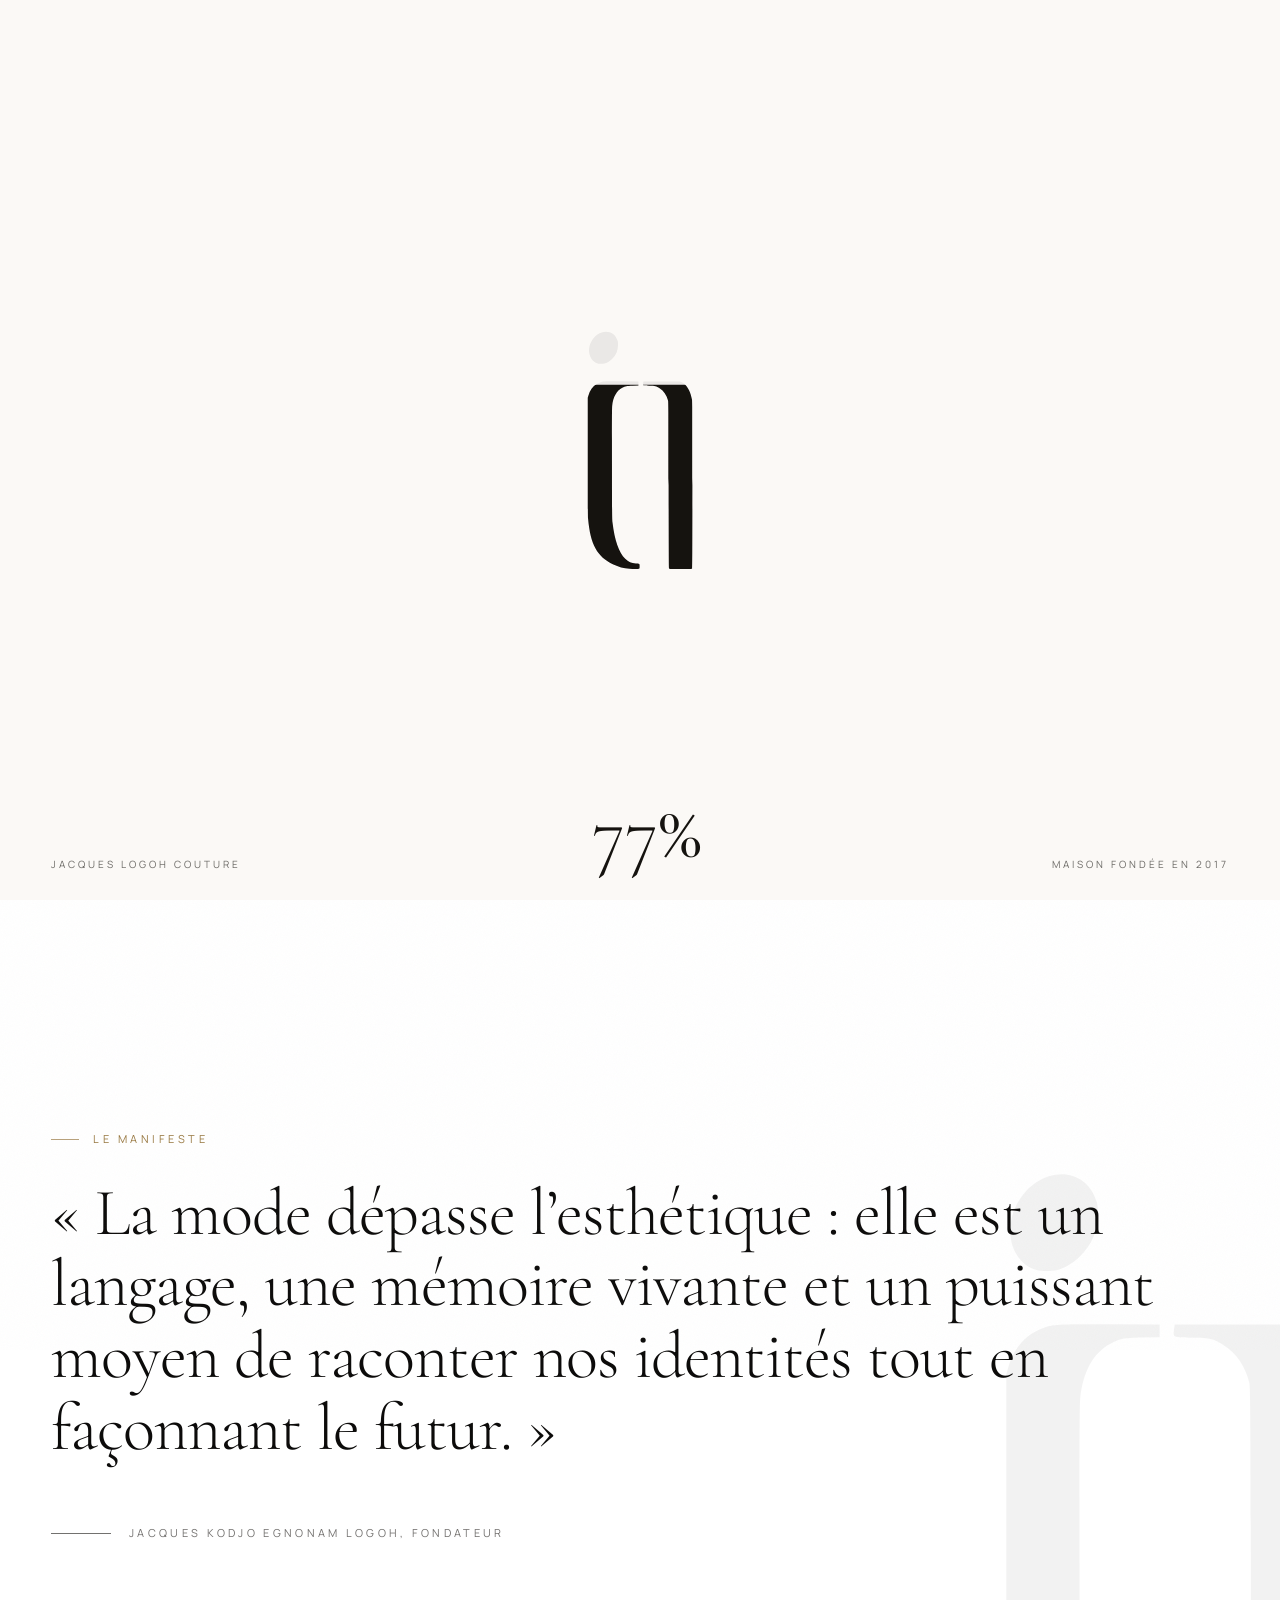
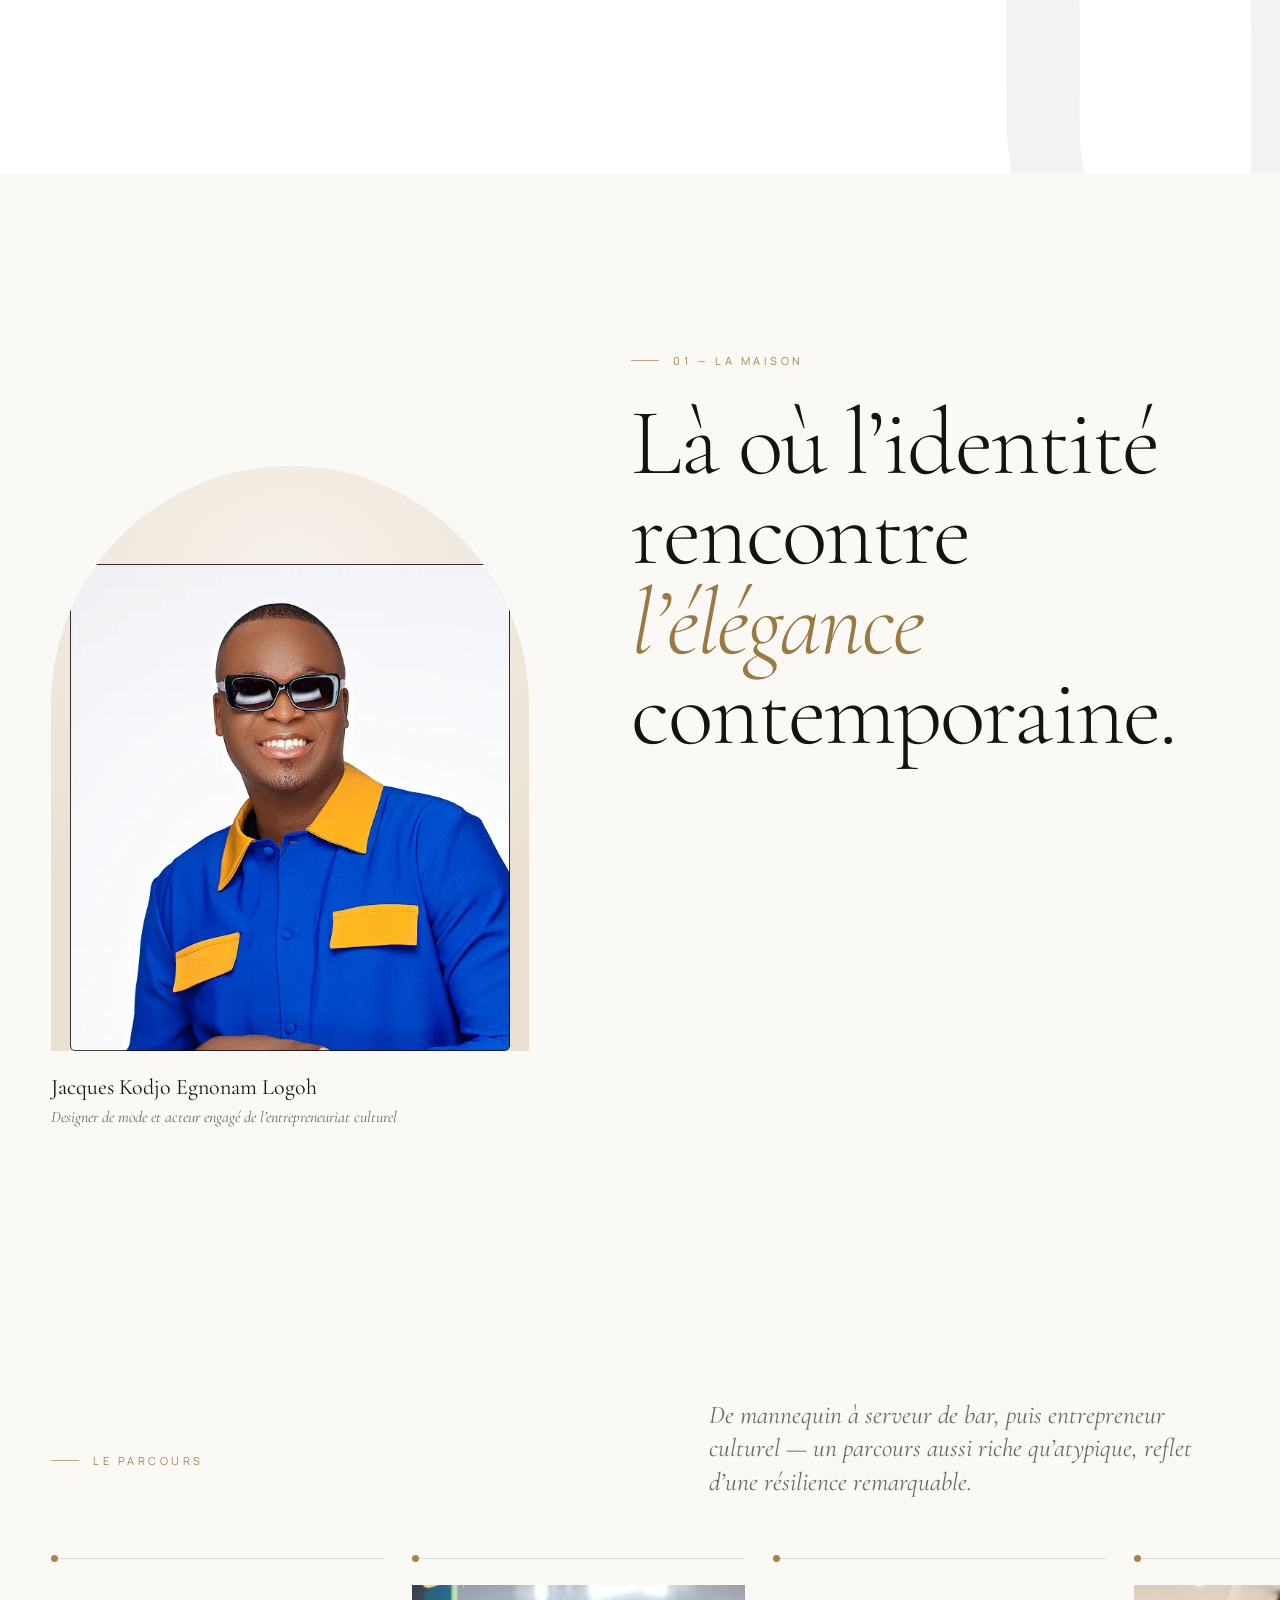
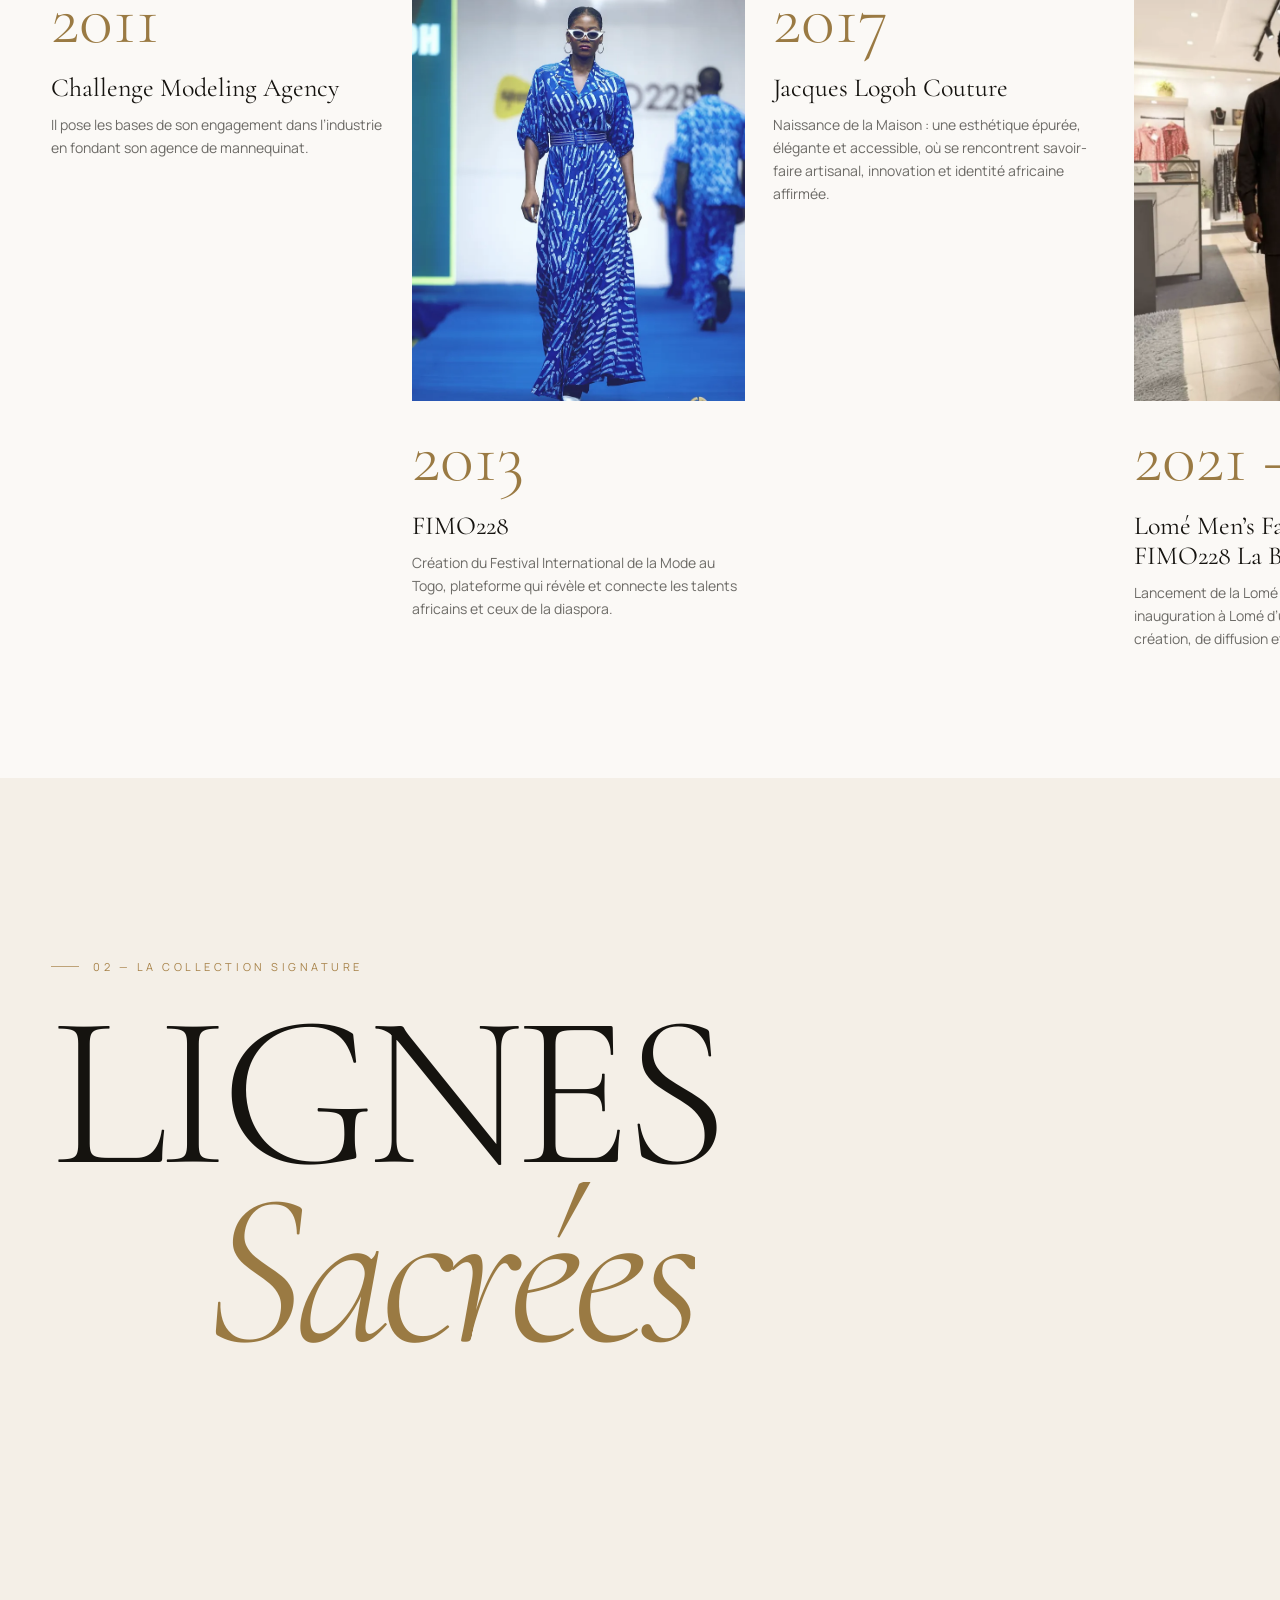
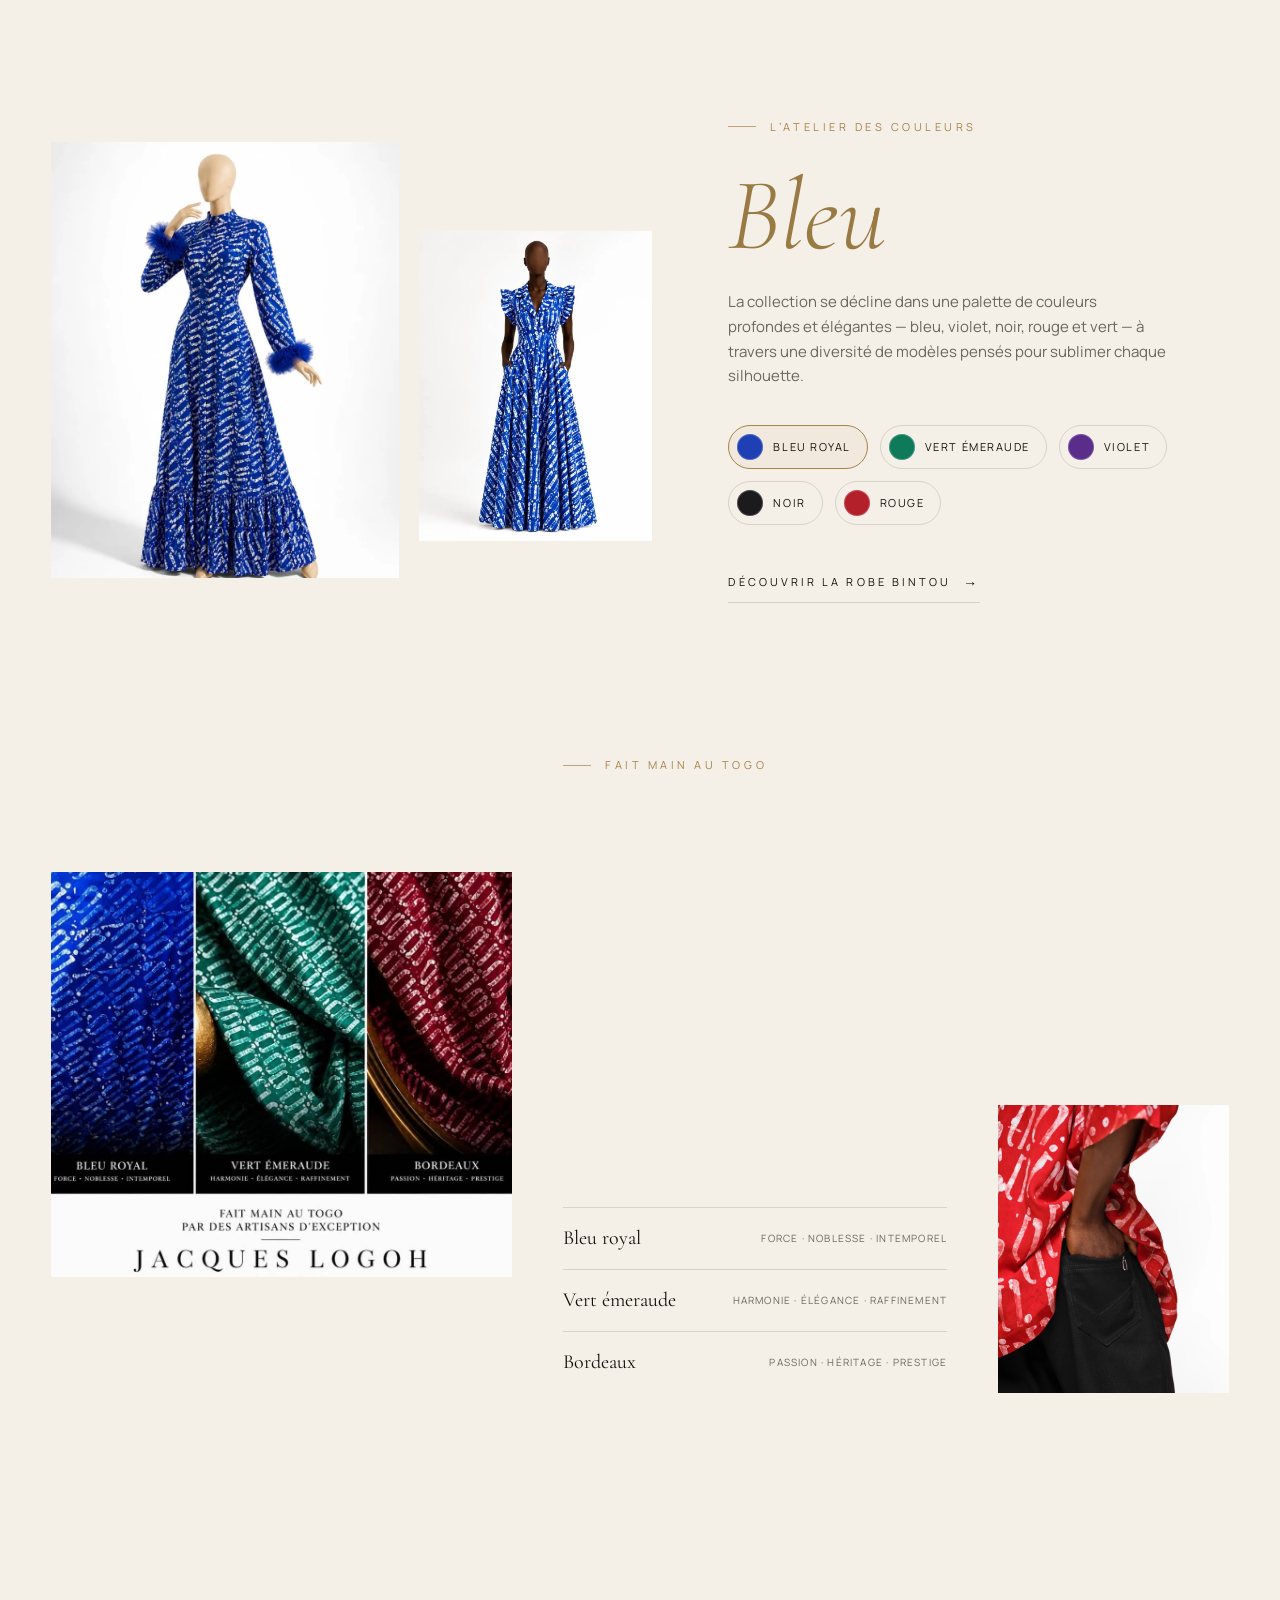
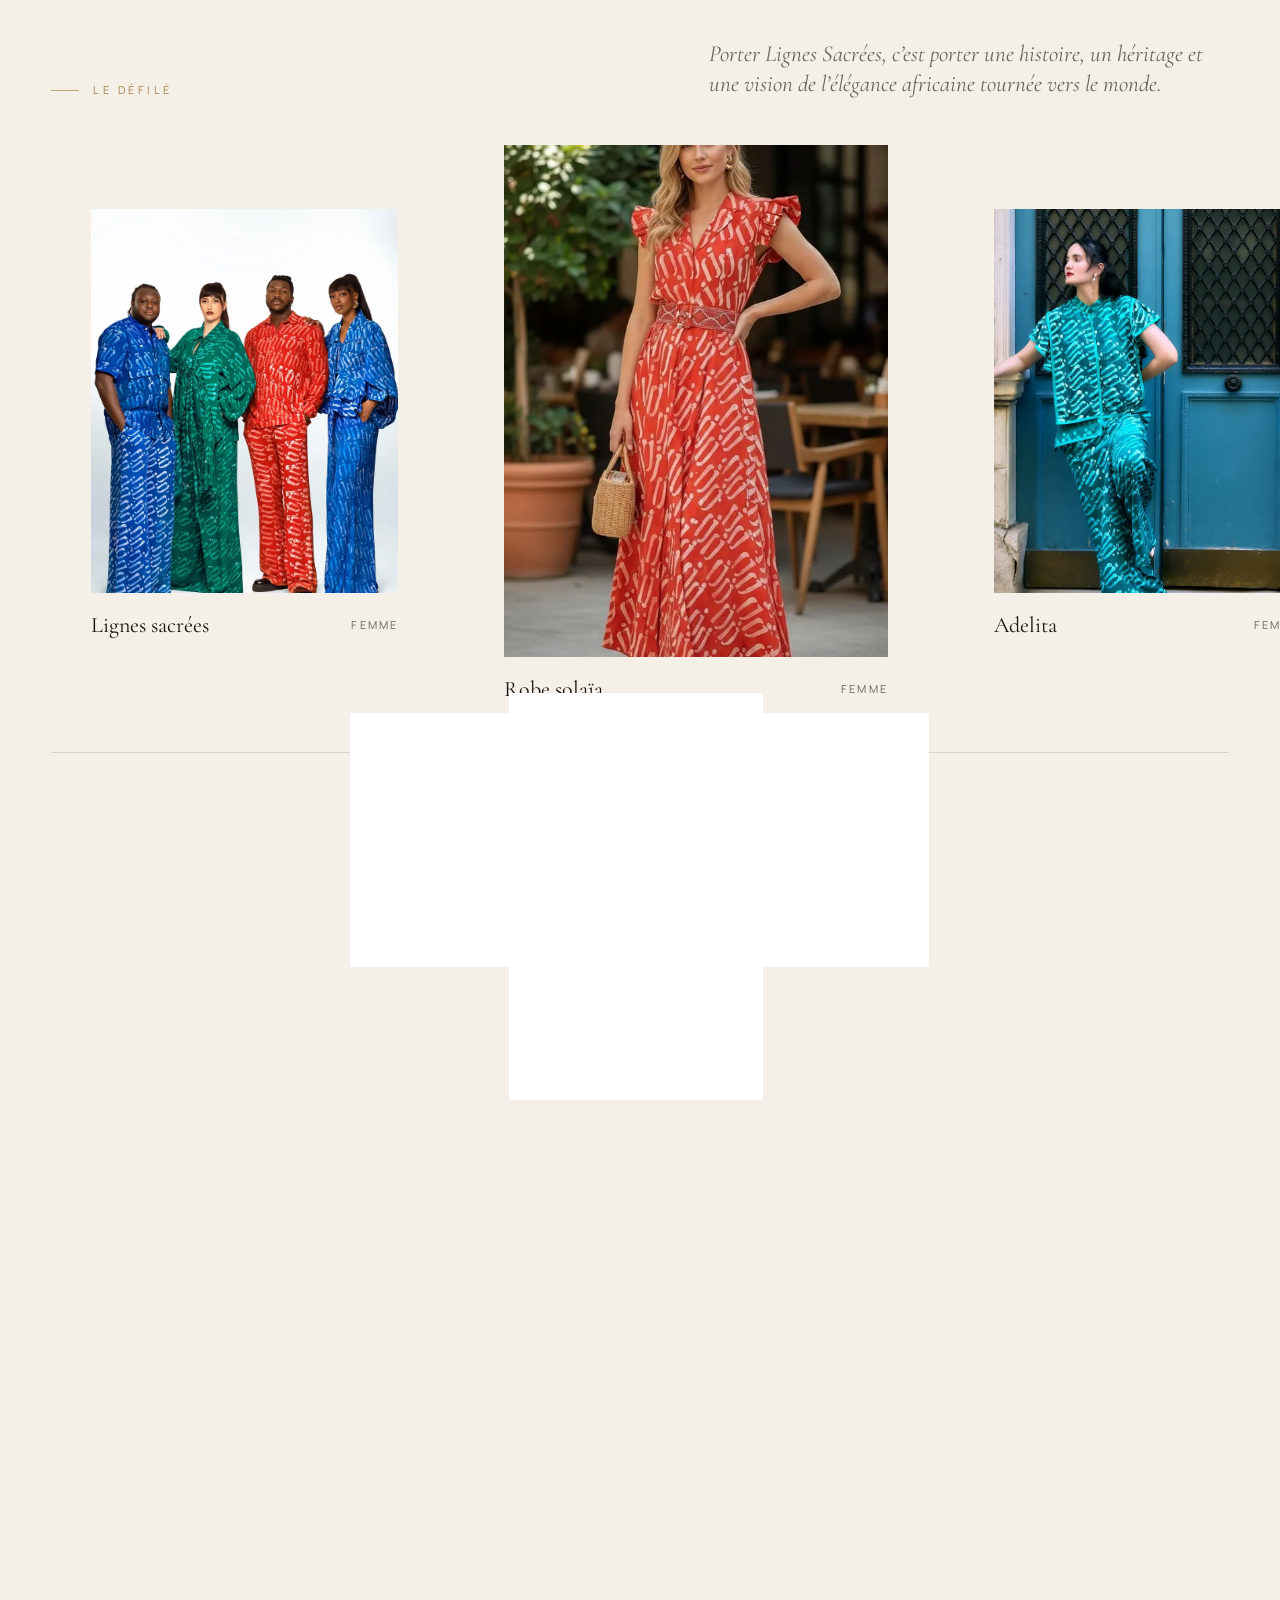
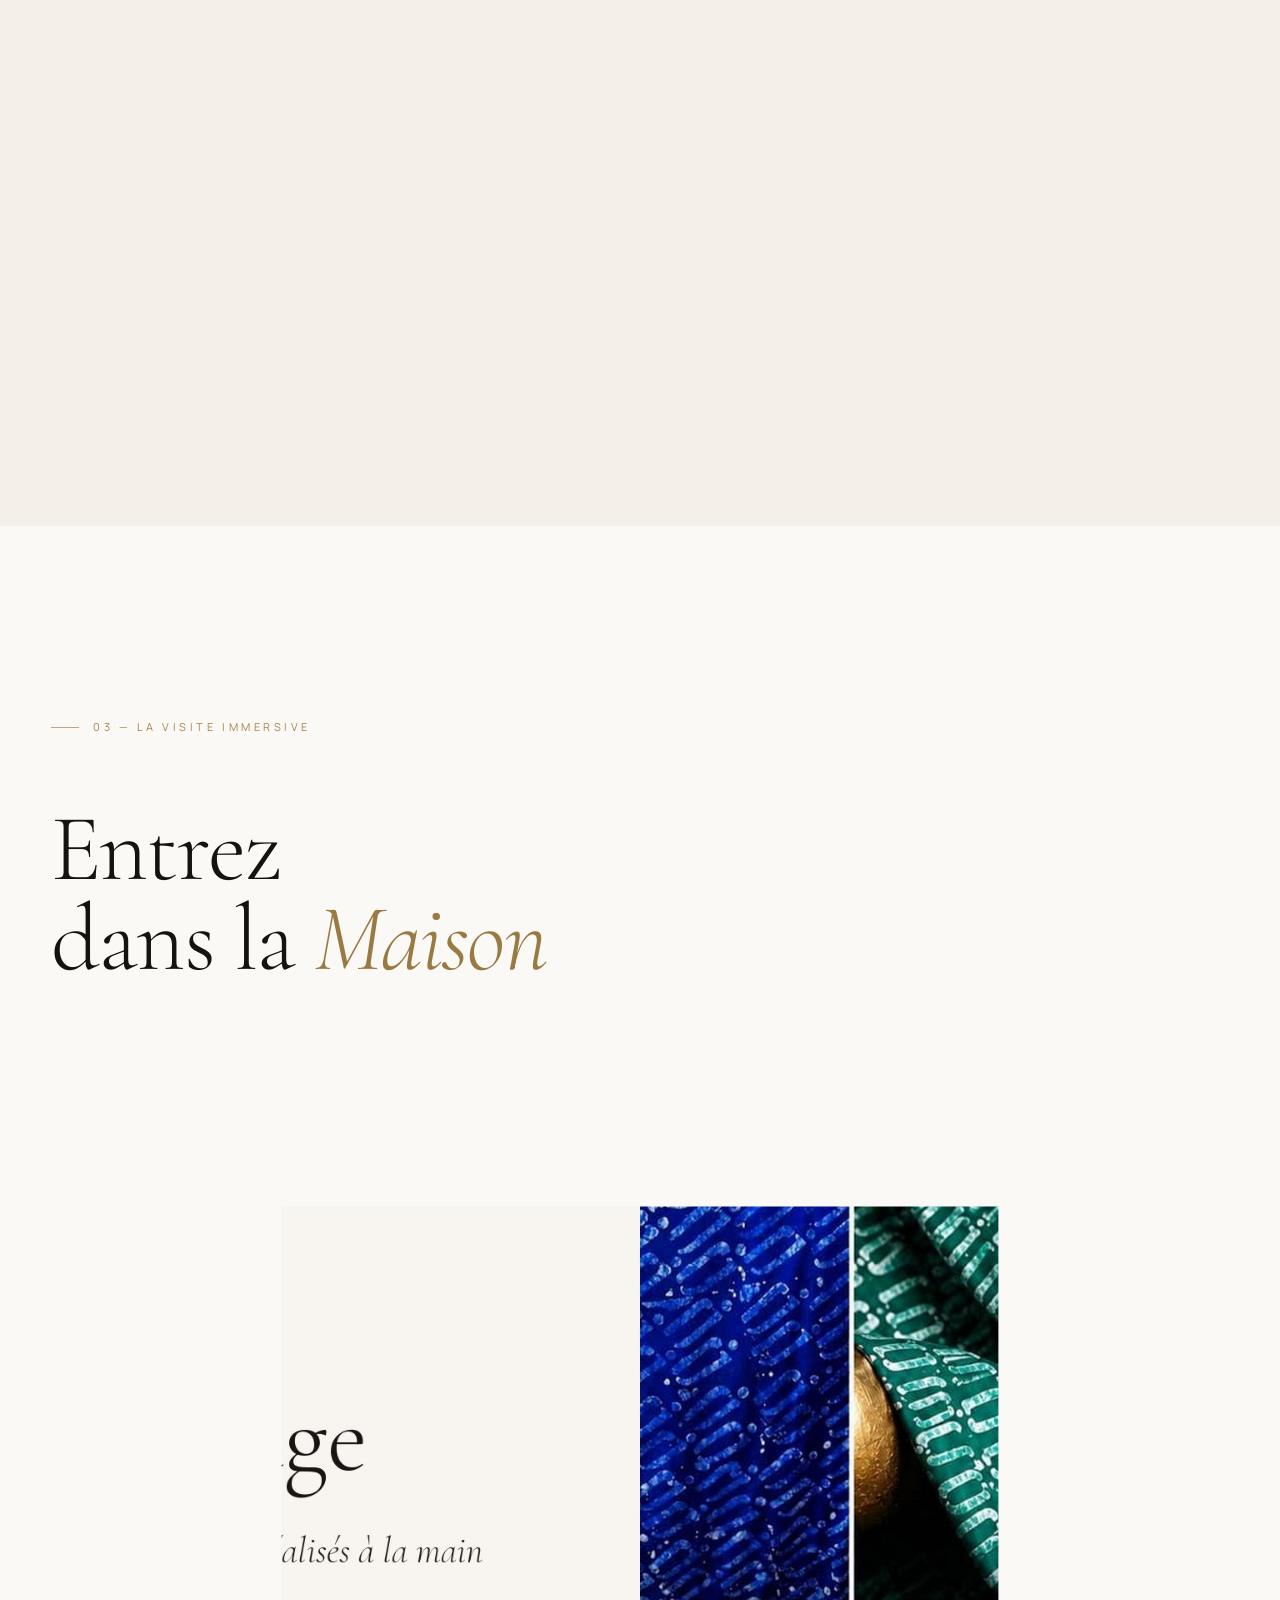
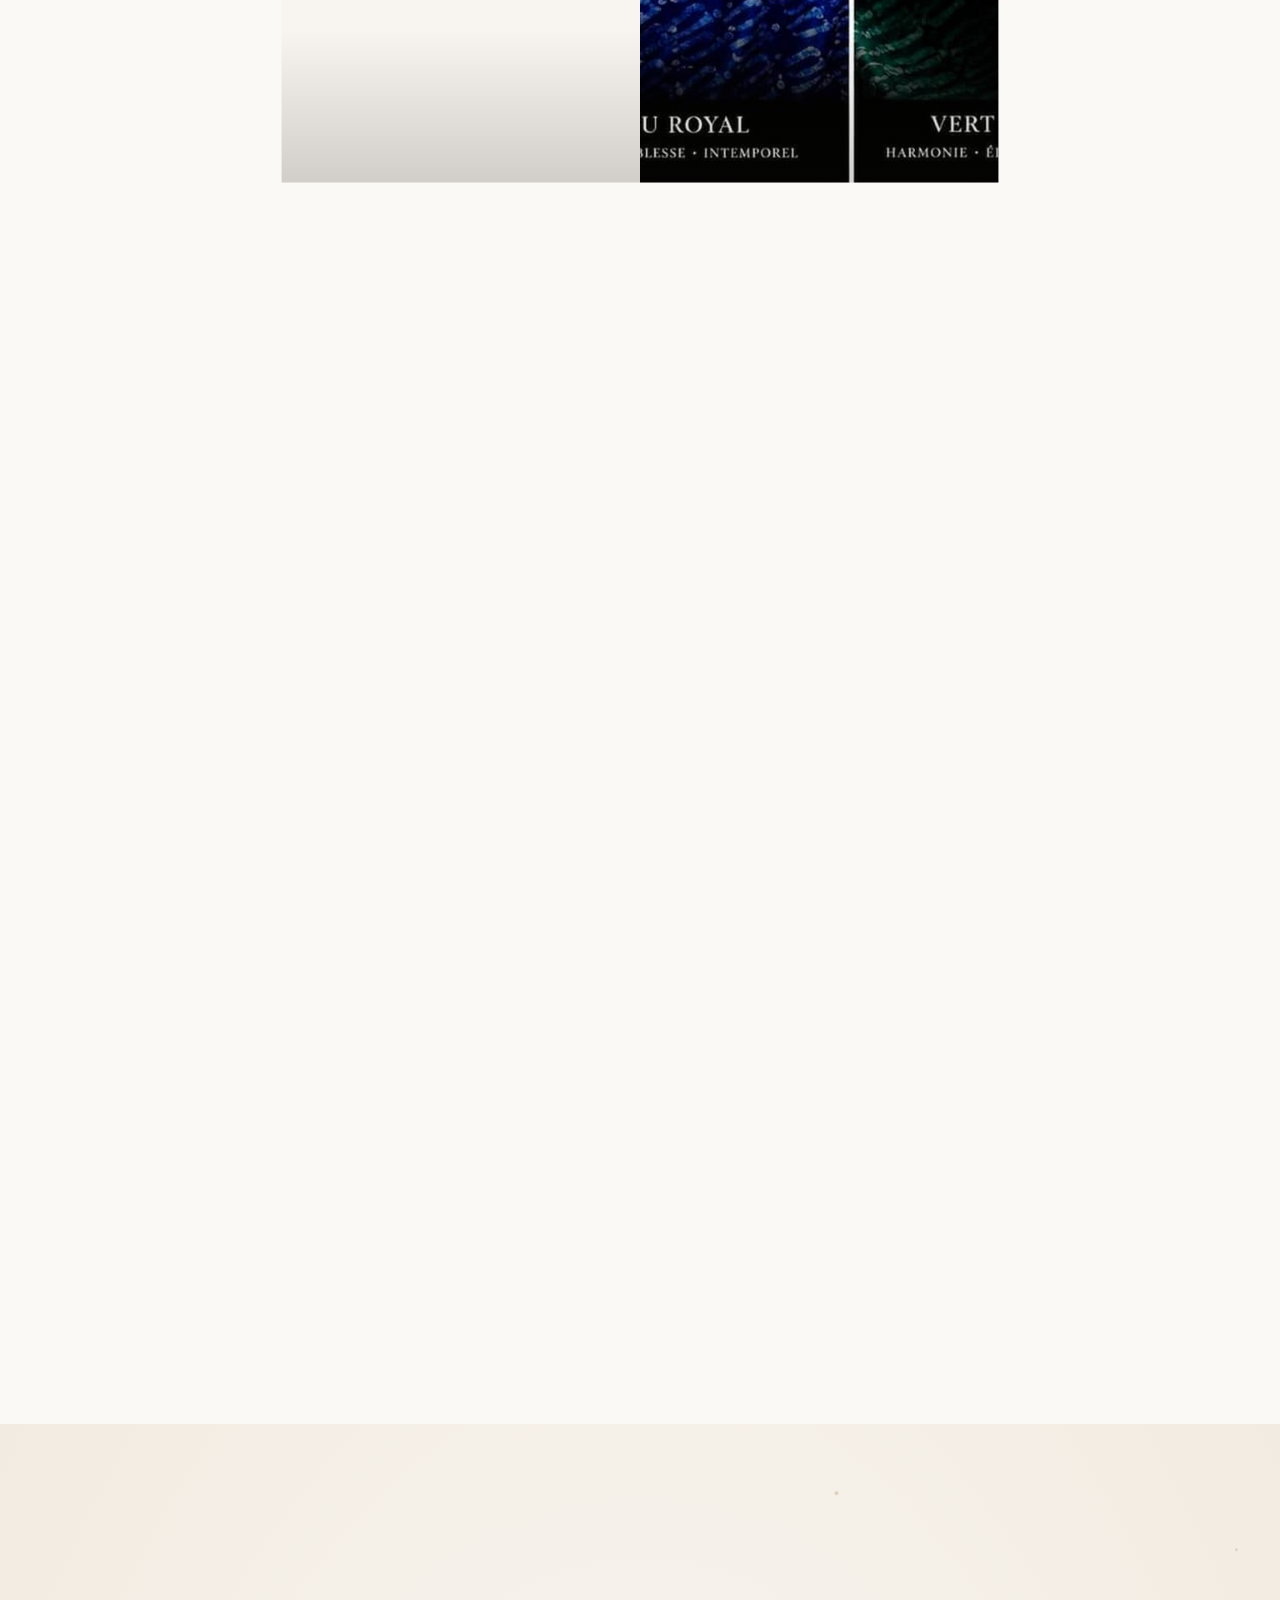
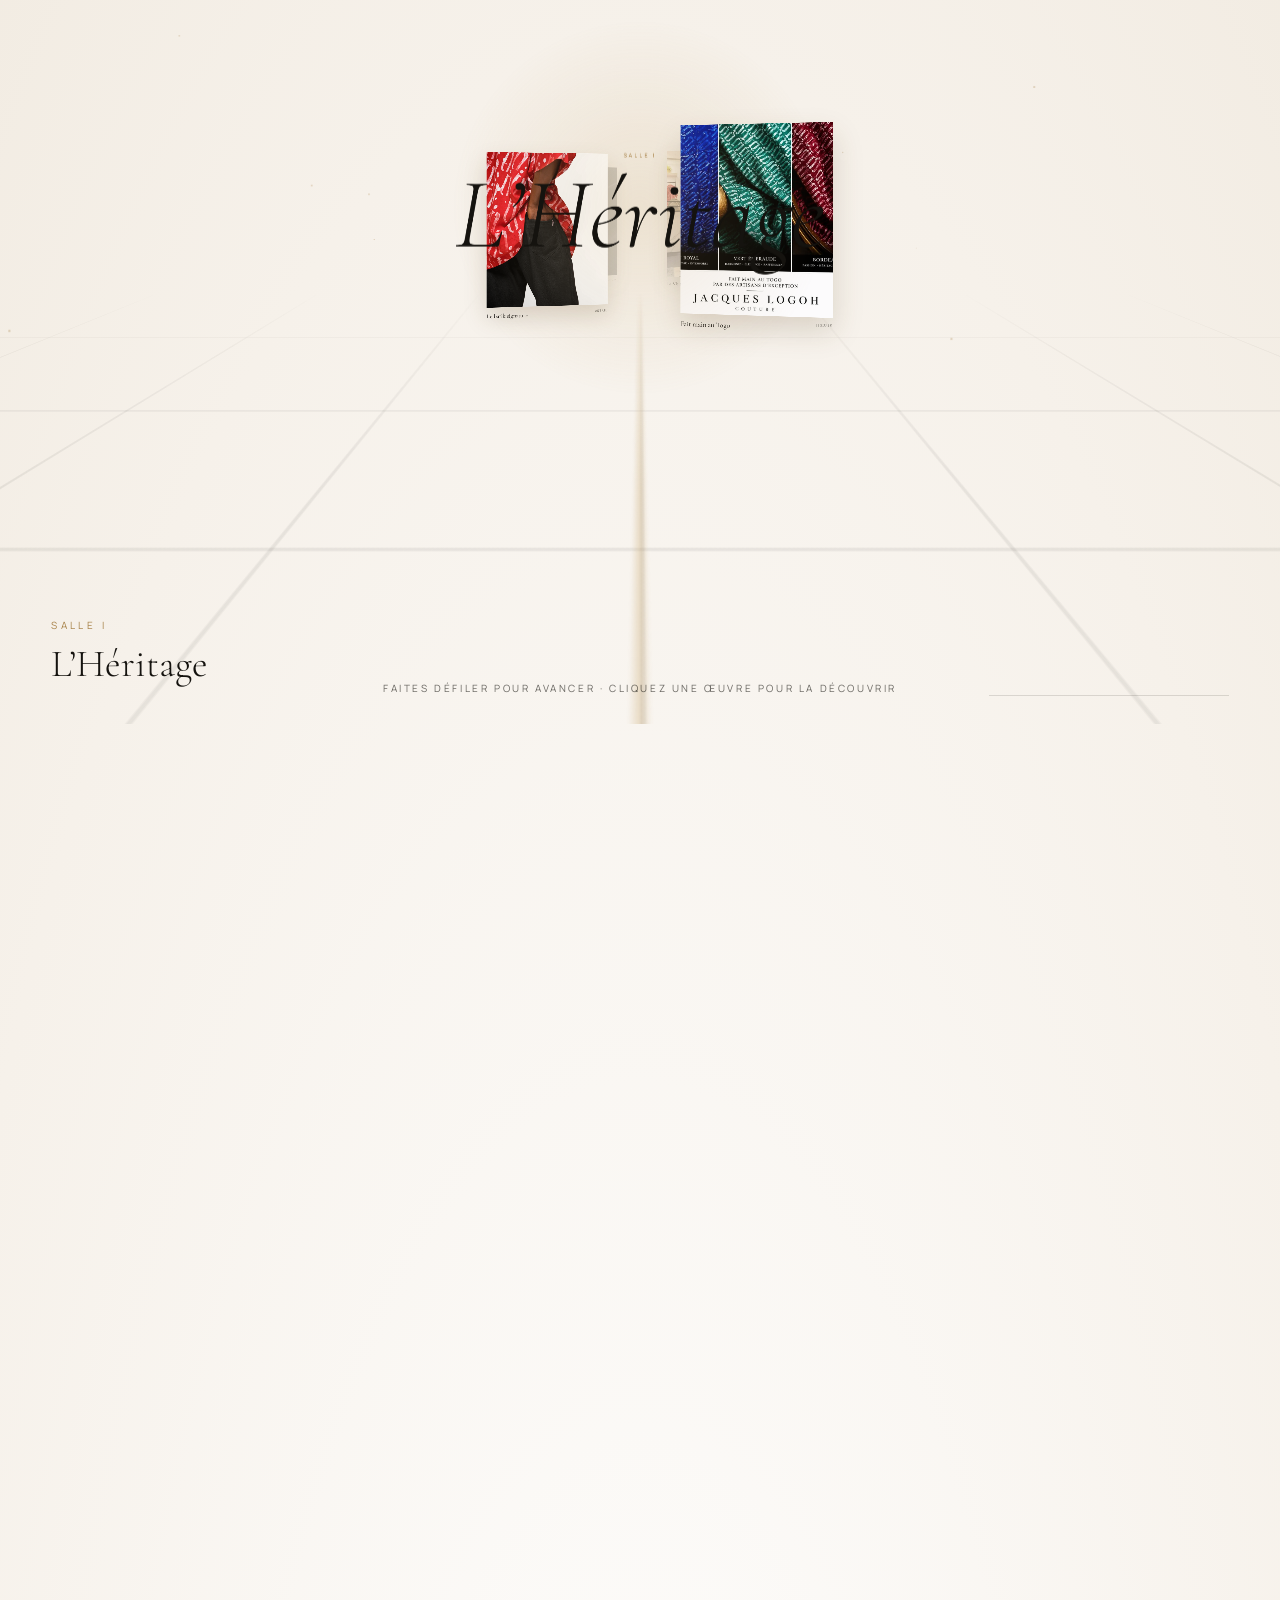
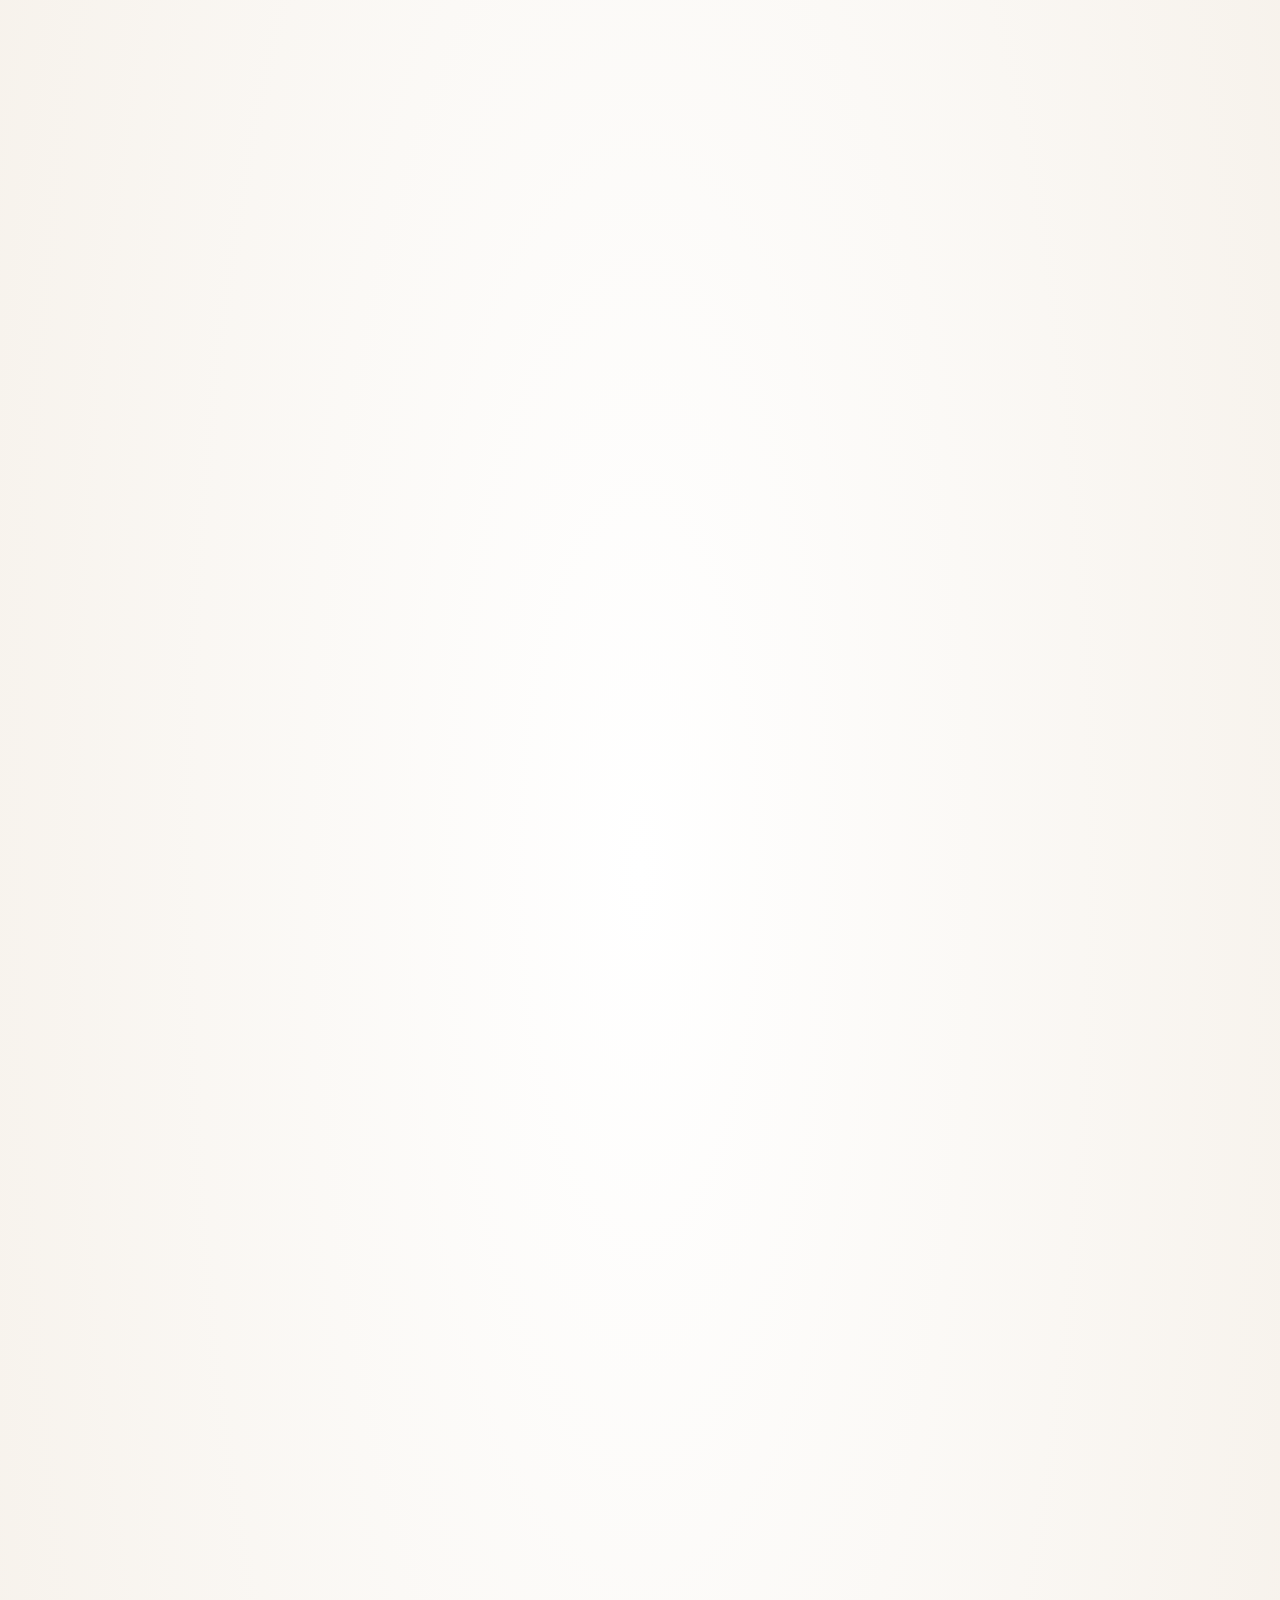
==== commit 34952afe: "Préparer la mise en ligne de la démo (GitHub Pages) - .nojekyll pour servir les fichiers tels quels " ====
--- a/clair.html
+++ b/clair.html
@@ -6,6 +6,7 @@
 <title>Jacques Logoh Couture — Maison de couture togolaise · Lomé — Paris</title>
 <meta name="description" content="Jacques Logoh Couture, maison de mode contemporaine fondée en 2017 par le créateur togolais Jacques Kodjo Egnonam Logoh. Là où l'identité rencontre l'élégance contemporaine.">
 <meta name="theme-color" content="#fbf9f6">
+<meta name="robots" content="noindex, nofollow"><!-- démo de présentation : ne pas indexer -->
 <meta property="og:title" content="Jacques Logoh Couture">
 <meta property="og:description" content="Élégance · Raffinement · Excellence. Maison togolaise de haute couture — Lomé · Paris.">
 <meta property="og:image" content="assets/video/film-maison-clair.jpg">
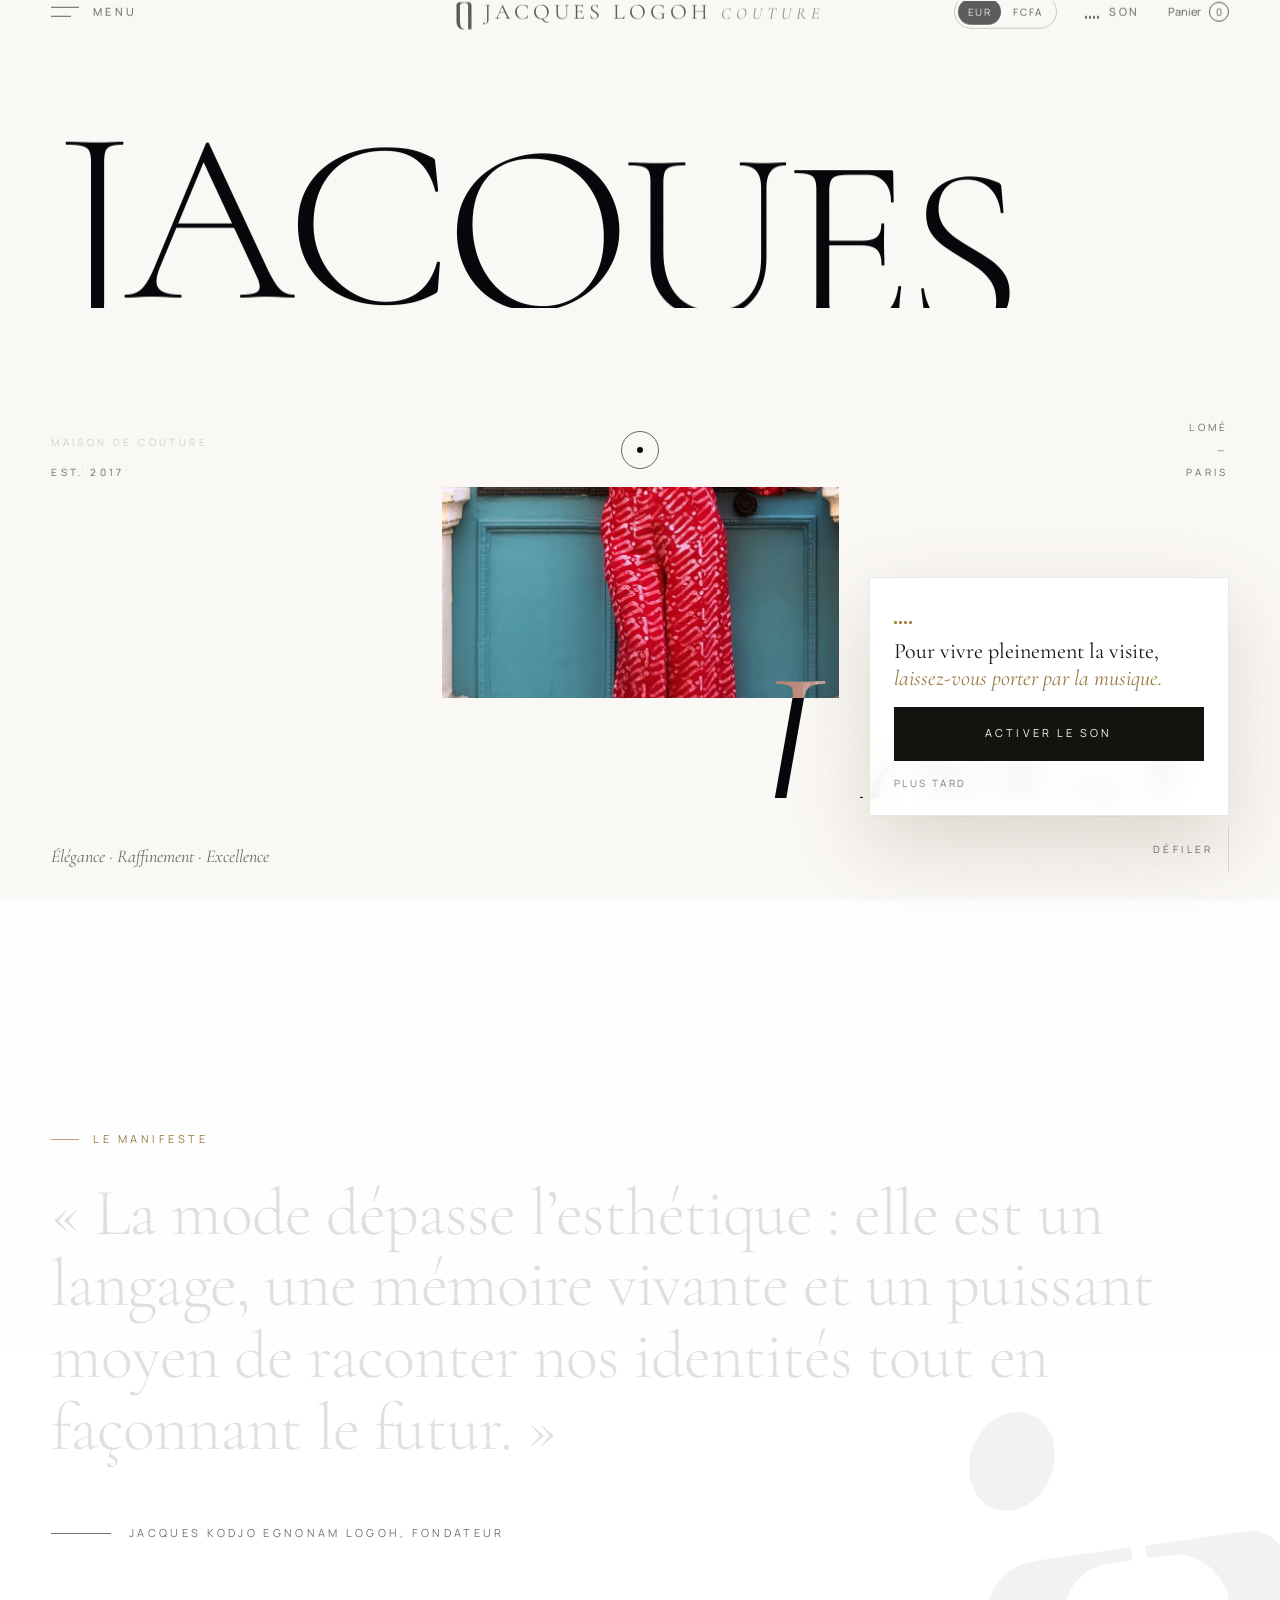
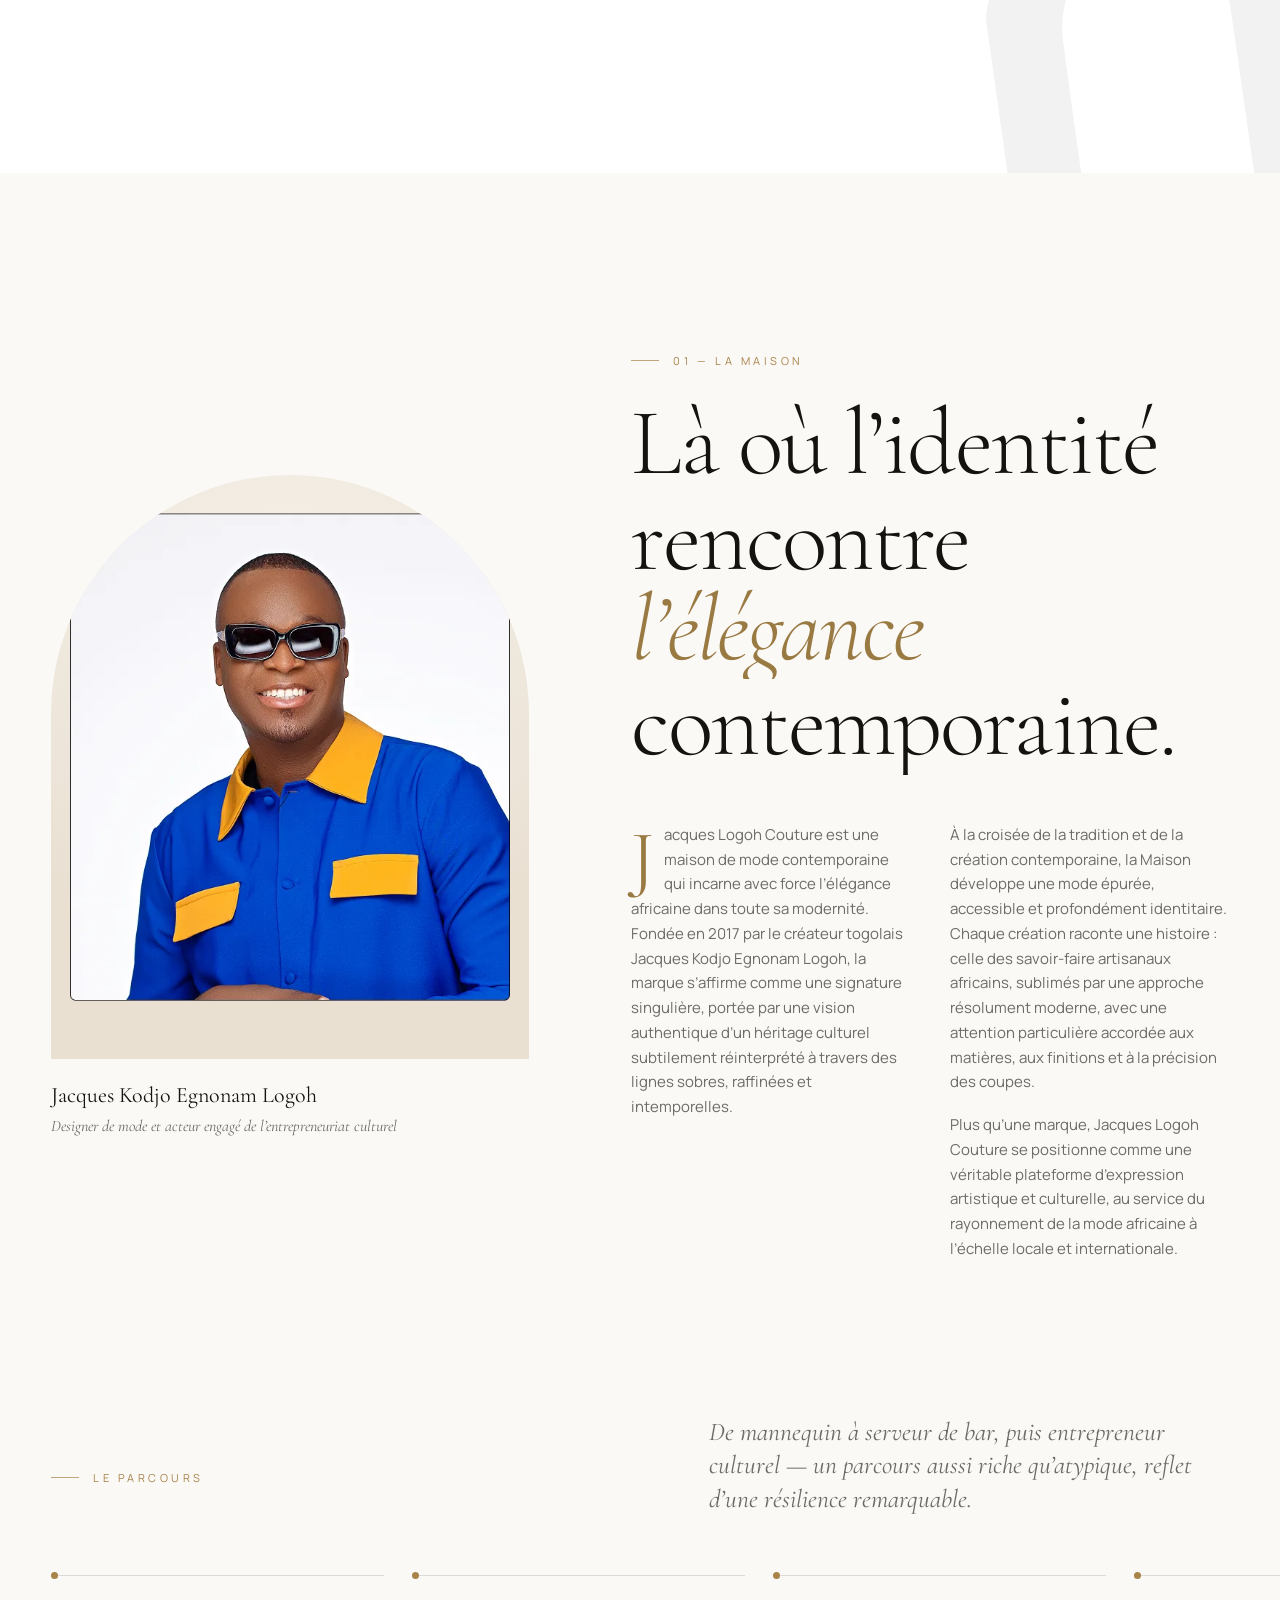
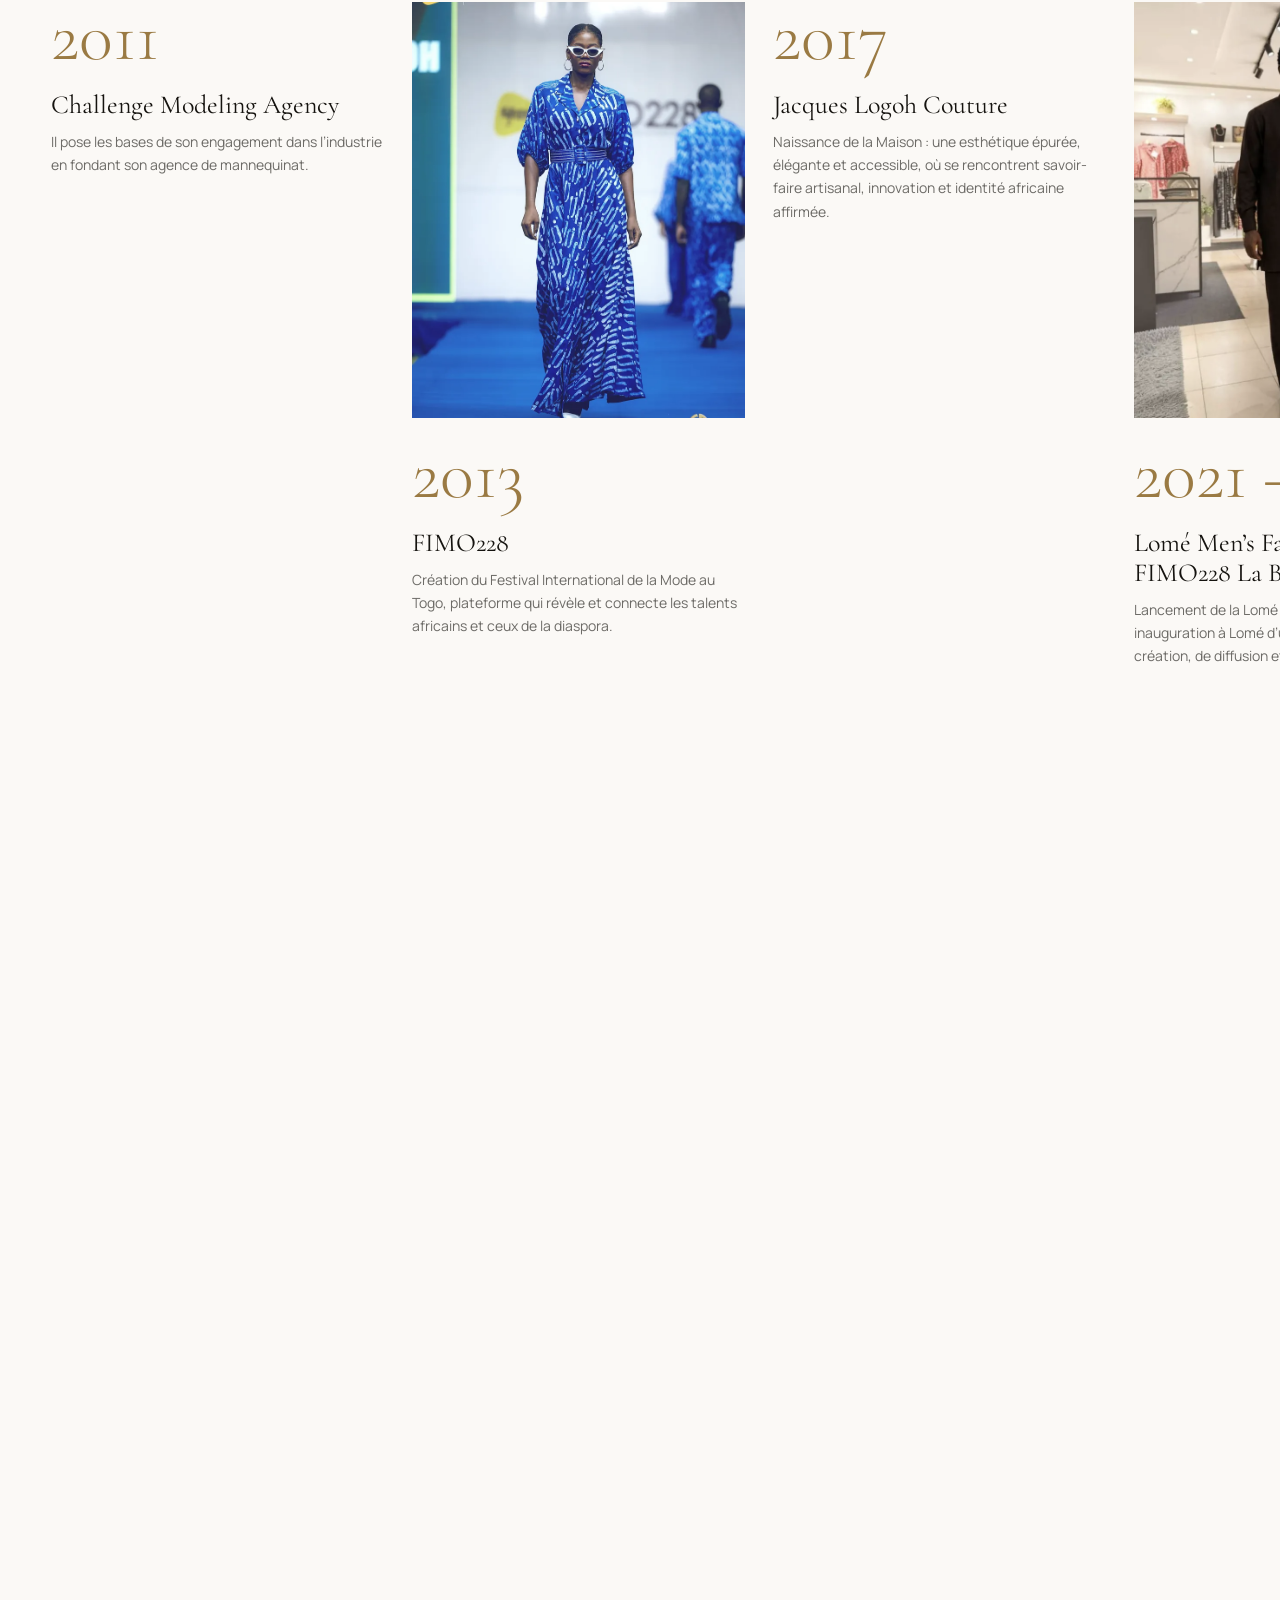
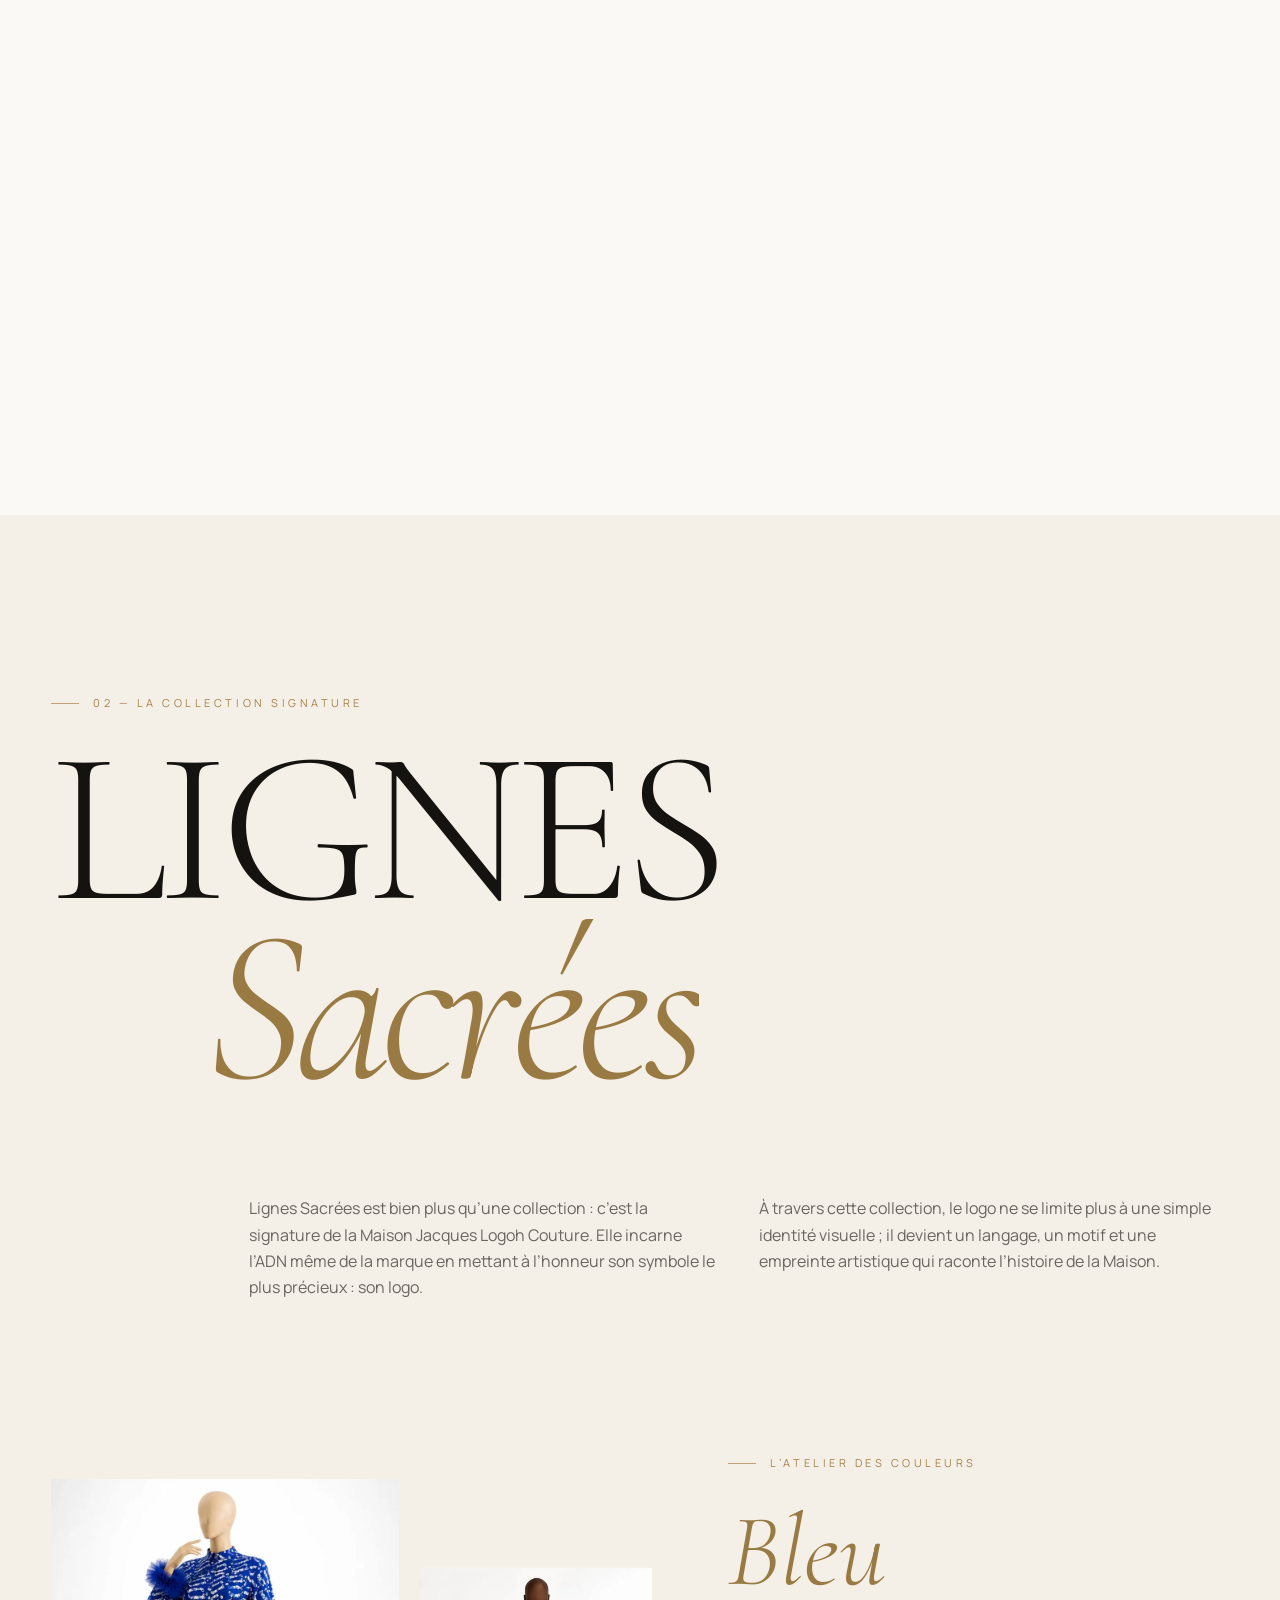
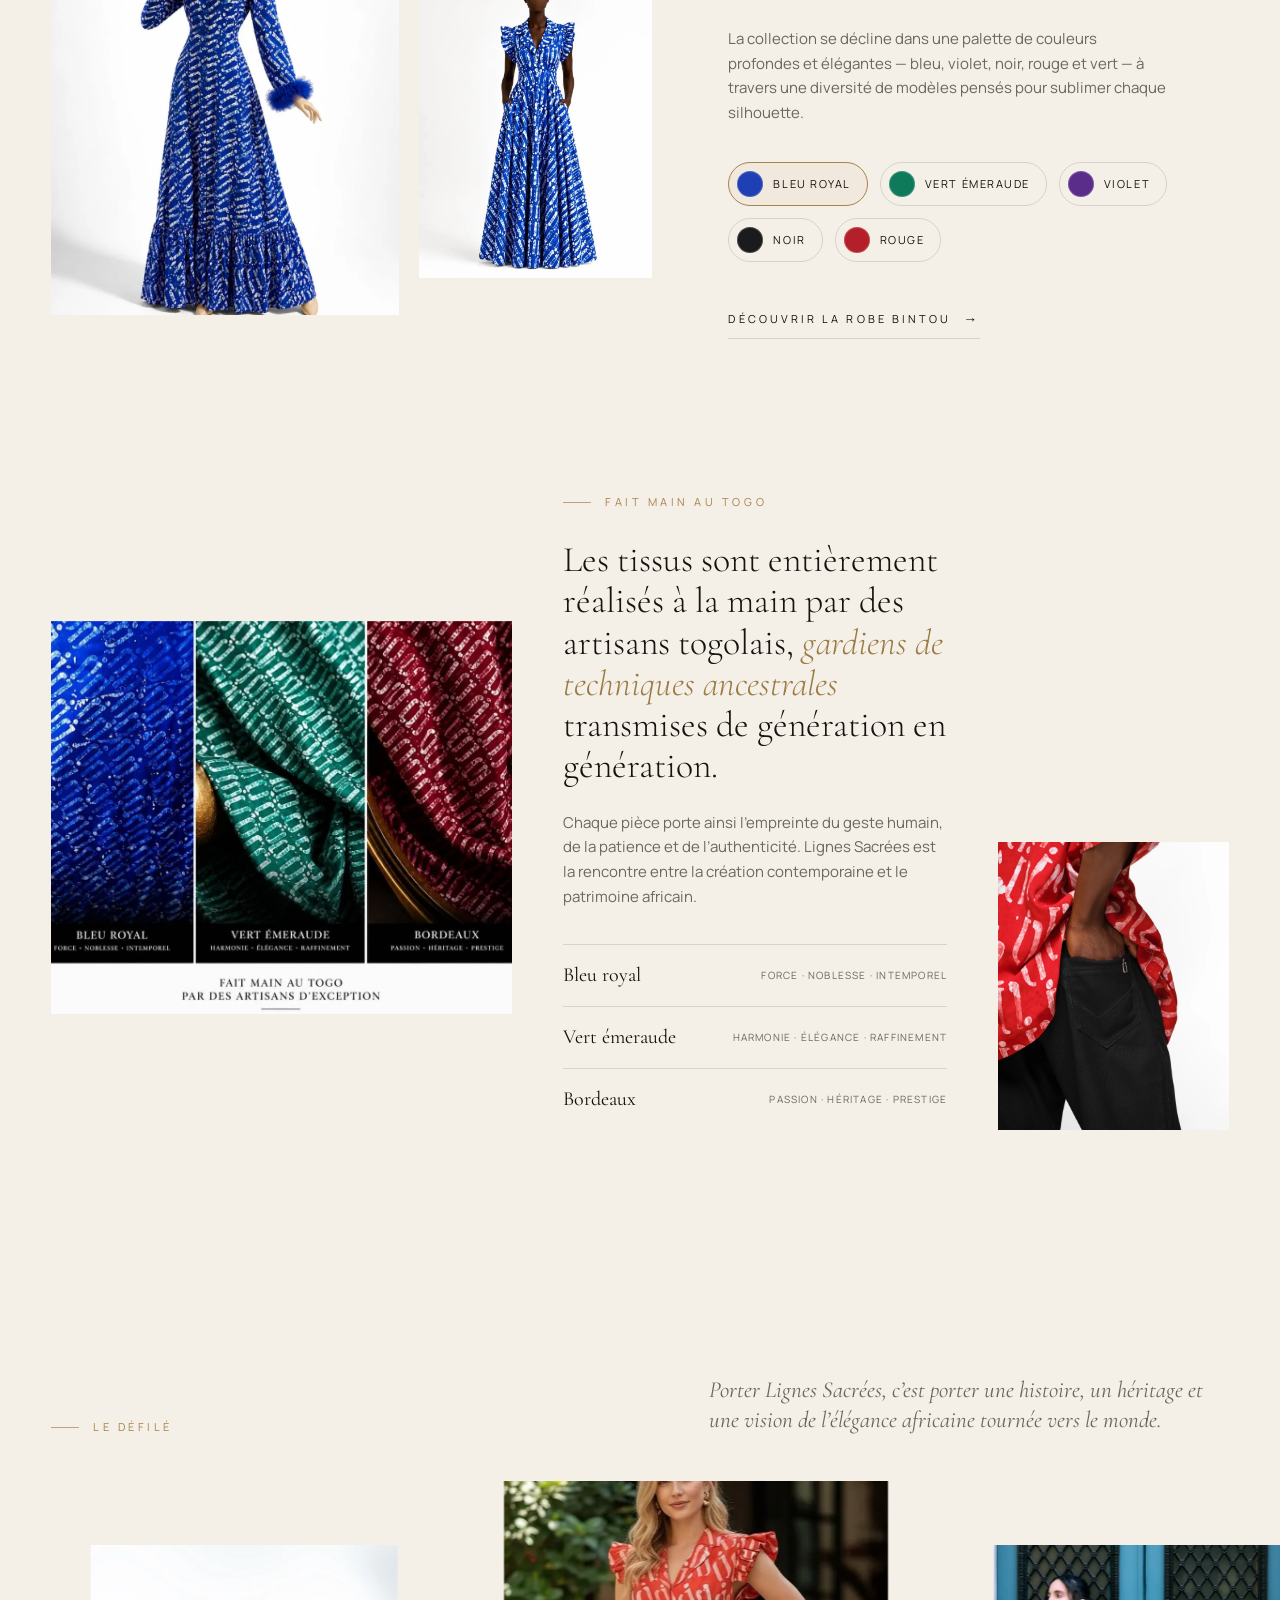
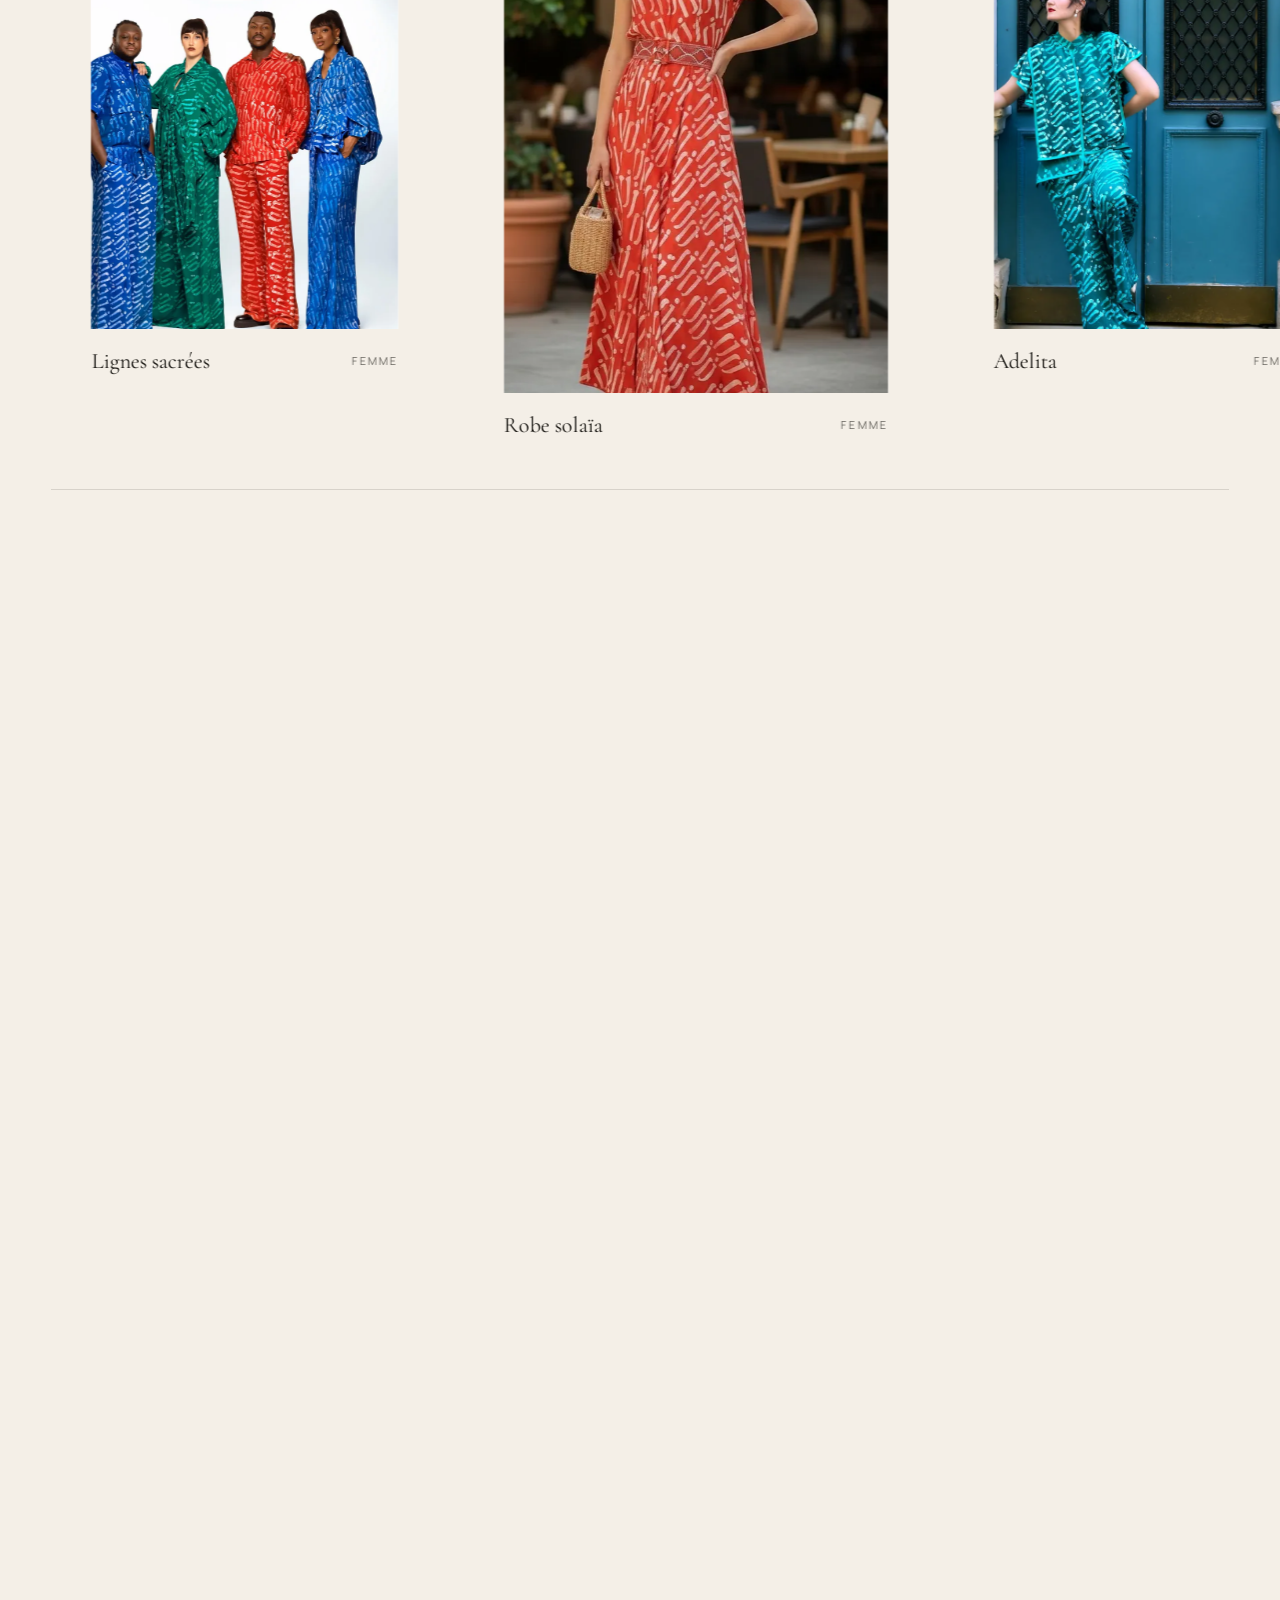
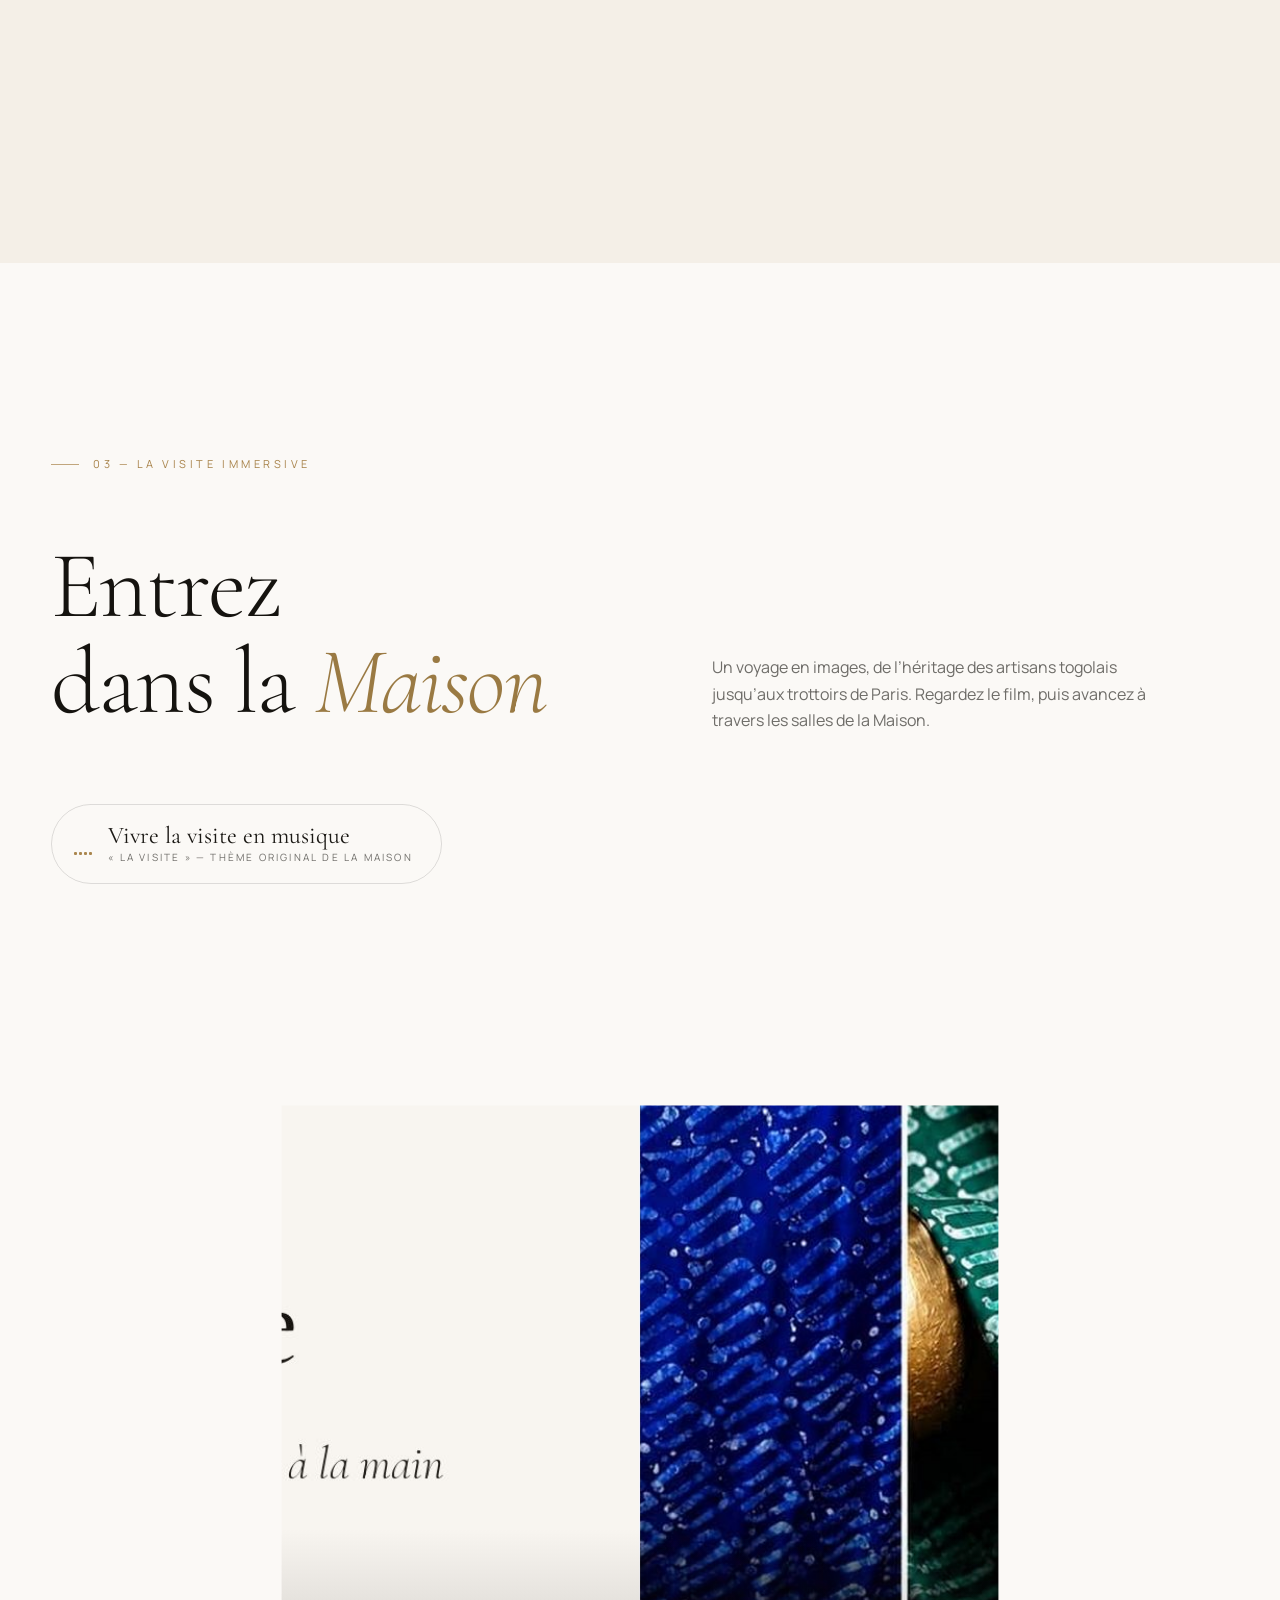
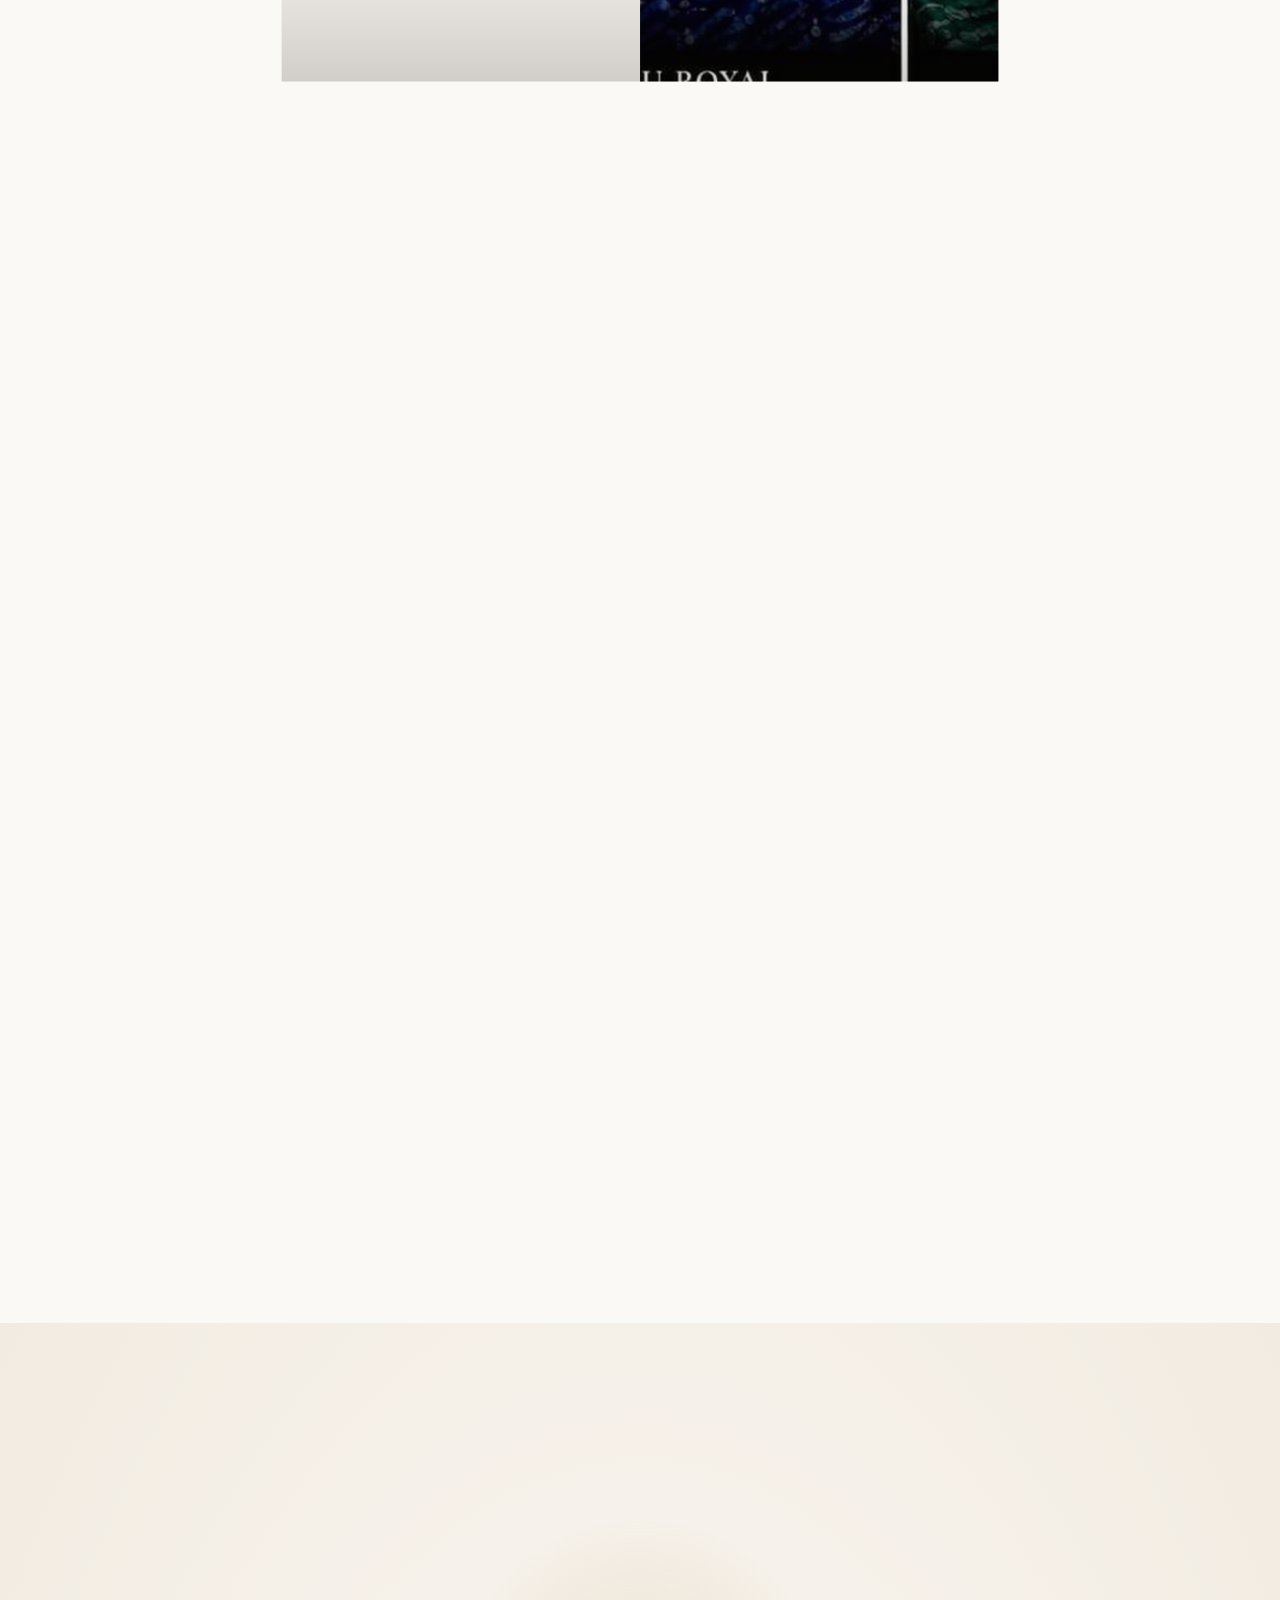
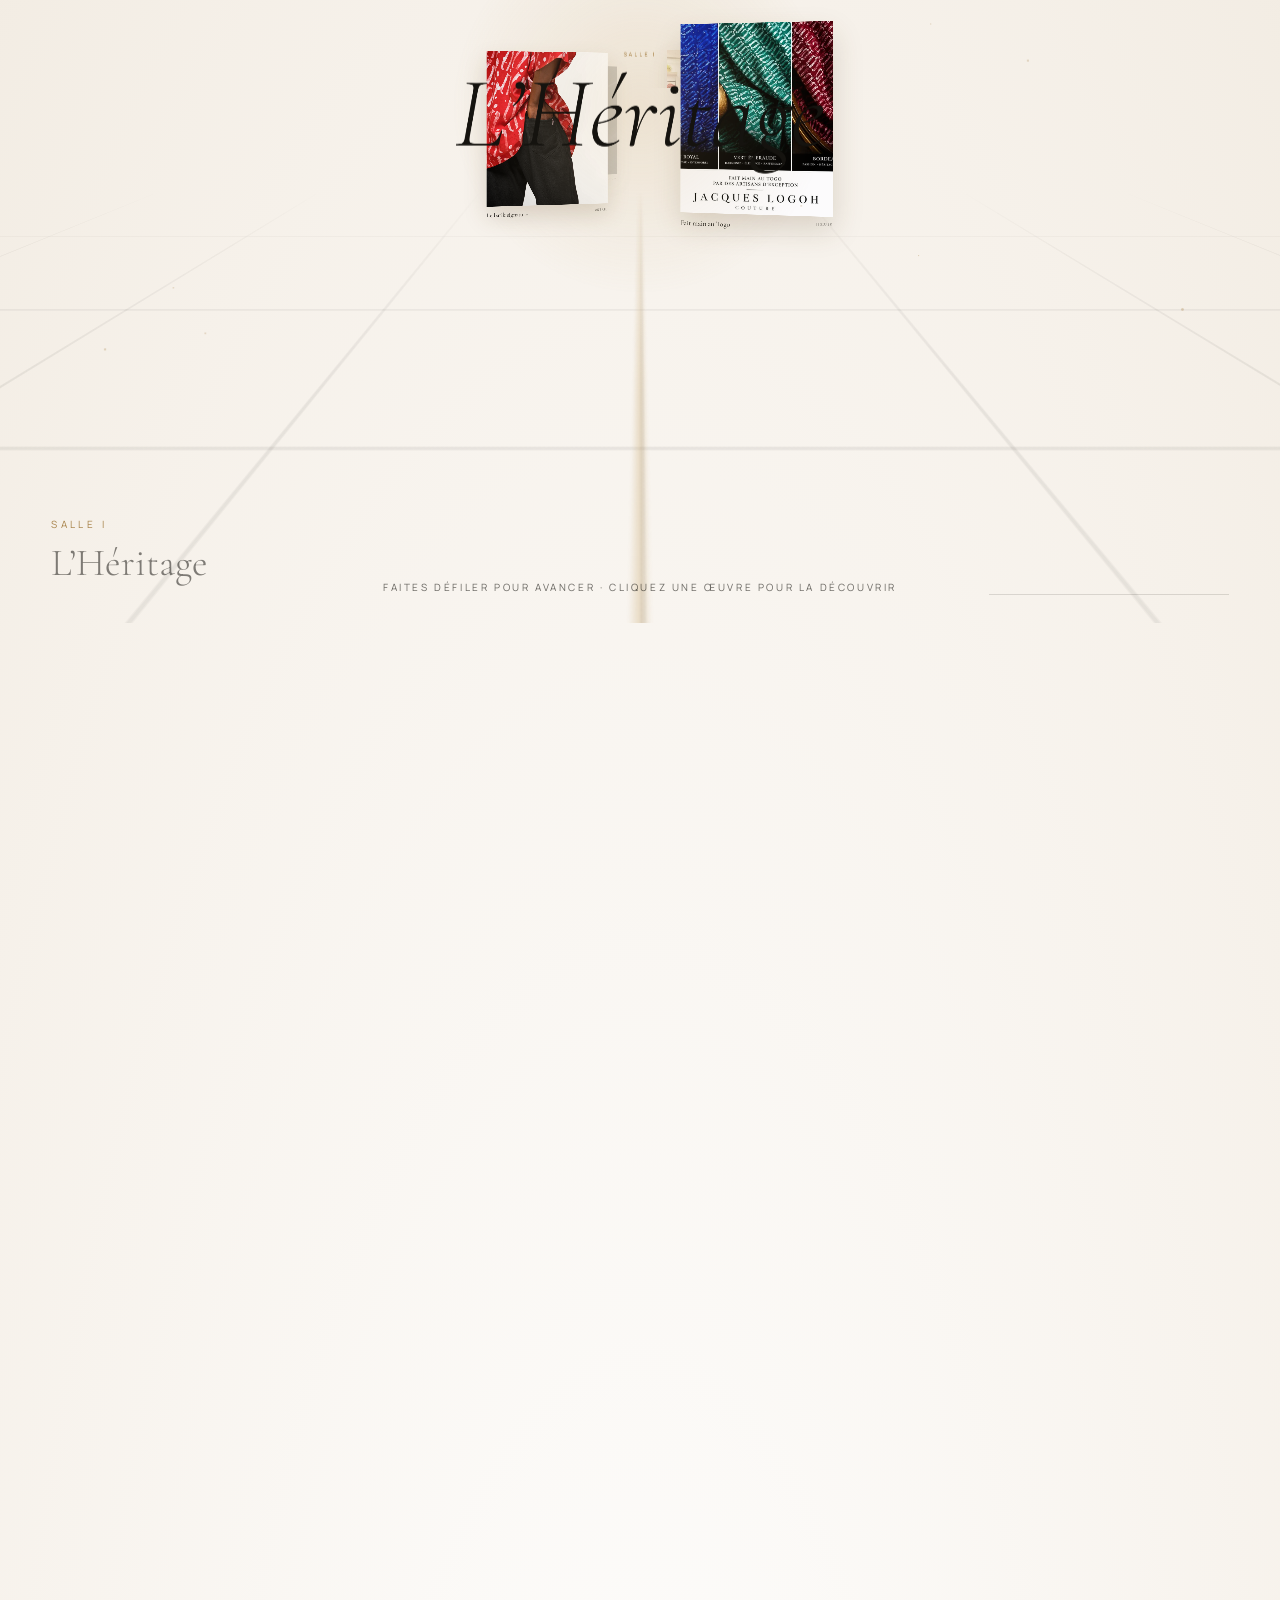
==== commit 1afa9d10: "Ajouter « La Visite », thème musical original afro-house pour la visite immersive - Bande-son synthé" ====
--- a/clair.html
+++ b/clair.html
@@ -55,6 +55,7 @@
     <div class="currency" role="group" aria-label="Devise">
       <button data-cur="EUR" class="is-active">EUR</button><button data-cur="FCFA">FCFA</button>
     </div>
+    <button class="sound" id="soundBtn" aria-pressed="false" aria-label="Activer la musique"><span class="sound__bars"><i></i><i></i><i></i><i></i></span><span class="sound__label">Son</span></button>
     <button class="header__cart" id="cartBtn" aria-label="Ouvrir le panier">Panier <span class="cart-count" id="cartCount">0</span></button>
   </div>
 </header>
@@ -227,6 +228,7 @@
     <p class="eyebrow">03 — La visite immersive</p>
     <h2 class="display reveal-lines">Entrez<br>dans la <em>Maison</em></h2>
     <p class="visit__lead reveal">Un voyage en images, de l’héritage des artisans togolais jusqu’aux trottoirs de Paris. Regardez le film, puis avancez à travers les salles de la Maison.</p>
+    <button class="visit__sound reveal" data-sound-on><span class="sound__bars"><i></i><i></i><i></i><i></i></span><span>Vivre la visite en musique</span><small>« La Visite » — thème original de la Maison</small></button>
   </div>
 
   <!-- Le film -->
@@ -424,6 +426,15 @@
   </div>
 </aside>
 
+<!-- ============ MUSIQUE ============ -->
+<audio id="ambient" src="assets/audio/la-visite.mp3" loop preload="none"></audio>
+<div class="sound-invite" id="soundInvite" role="dialog" aria-label="Expérience sonore" aria-hidden="true">
+  <span class="sound__bars"><i></i><i></i><i></i><i></i></span>
+  <p>Pour vivre pleinement la visite, <em>laissez-vous porter par la musique.</em></p>
+  <button class="btn btn--solid" data-sound-on>Activer le son</button>
+  <button class="sound-invite__no" id="soundNo">Plus tard</button>
+</div>
+
 <!-- ============ SÉLECTEUR DE MODÈLE ============ -->
 <nav class="model-switch" aria-label="Choisir le modèle du site"><span>Modèle</span><a href="index.html" data-model="nuit">Nuit</a><a href="clair.html" data-model="clair" class="is-on" aria-current="page">Lumière</a></nav>
 
--- a/assets/css/style.css
+++ b/assets/css/style.css
@@ -539,3 +539,36 @@
 html[data-theme="clair"] .model-switch{background:rgba(255,255,255,.8);border-color:rgba(21,19,15,.12);color:#15130f}
 html[data-theme="clair"] .model-switch span{color:rgba(21,19,15,.55)}
 html[data-theme="clair"] .model-switch a.is-on{background:#15130f;color:#fbf9f6}
+
+/* =========================================================
+   EXPÉRIENCE SONORE
+   ========================================================= */
+.sound{display:flex;align-items:center;gap:10px;font-size:11px;letter-spacing:.24em;text-transform:uppercase}
+.sound__bars{display:inline-flex;align-items:flex-end;gap:2px;height:14px}
+.sound__bars i{width:2px;height:3px;background:currentColor;border-radius:1px;transition:height .4s var(--ease)}
+.is-sound .sound__bars i{animation:eq 1.1s ease-in-out infinite}
+.is-sound .sound__bars i:nth-child(2){animation-delay:-.35s}
+.is-sound .sound__bars i:nth-child(3){animation-delay:-.7s}
+.is-sound .sound__bars i:nth-child(4){animation-delay:-.2s}
+@keyframes eq{0%,100%{height:3px}50%{height:14px}}
+@media (max-width:860px){.sound__label{display:none}}
+.visit__sound{grid-column:1/-1;justify-self:start;display:grid;grid-template-columns:auto 1fr;column-gap:16px;align-items:center;text-align:left;margin-top:30px;padding:18px 28px 18px 22px;border:1px solid var(--line);border-radius:60px;transition:border-color .4s,background .4s}
+.visit__sound>span:nth-child(2){font-family:var(--serif);font-size:24px;line-height:1.1}
+.visit__sound small{grid-column:2;font-size:10px;letter-spacing:.22em;text-transform:uppercase;color:var(--muted)}
+.visit__sound .sound__bars{grid-row:span 2;color:var(--or);height:22px}
+.visit__sound .sound__bars i{width:3px}
+.visit__sound:hover{border-color:var(--or);background:rgba(201,168,112,.07)}
+.is-sound .visit__sound>span:nth-child(2)::after{content:" — en cours";font-style:italic;color:var(--or-2)}
+.sound-invite{position:fixed;right:var(--gut);bottom:84px;z-index:140;width:min(360px,calc(100vw - 32px));padding:24px;background:rgba(20,18,16,.9);backdrop-filter:blur(14px);-webkit-backdrop-filter:blur(14px);border:1px solid rgba(242,236,226,.16);color:#f2ece2;display:grid;gap:14px;opacity:0;transform:translateY(20px);pointer-events:none;transition:opacity .6s var(--ease),transform .8s var(--ease)}
+.sound-invite.is-on{opacity:1;transform:none;pointer-events:auto}
+.sound-invite .sound__bars{color:var(--or);height:22px}
+.sound-invite .sound__bars i{width:3px;animation:eq 1.1s ease-in-out infinite}
+.sound-invite .sound__bars i:nth-child(2){animation-delay:-.35s}.sound-invite .sound__bars i:nth-child(3){animation-delay:-.7s}.sound-invite .sound__bars i:nth-child(4){animation-delay:-.2s}
+.sound-invite p{margin:0;font-family:var(--serif);font-size:22px;line-height:1.25}
+.sound-invite p em{color:var(--or-2)}
+.sound-invite .btn--solid{background:#f2ece2;color:#0c0b0a;border-color:#f2ece2}
+.sound-invite__no{justify-self:start;font-size:10px;letter-spacing:.24em;text-transform:uppercase;color:rgba(242,236,226,.6)}
+html[data-theme="clair"] .sound-invite{background:rgba(255,255,255,.92);border-color:rgba(21,19,15,.1);color:#15130f;box-shadow:0 30px 80px rgba(90,64,30,.18)}
+html[data-theme="clair"] .sound-invite .btn--solid{background:#15130f;color:#fbf9f6;border-color:#15130f}
+html[data-theme="clair"] .sound-invite__no{color:rgba(21,19,15,.55)}
+@media (prefers-reduced-motion:reduce){.is-sound .sound__bars i,.sound-invite .sound__bars i{animation:none;height:9px}}
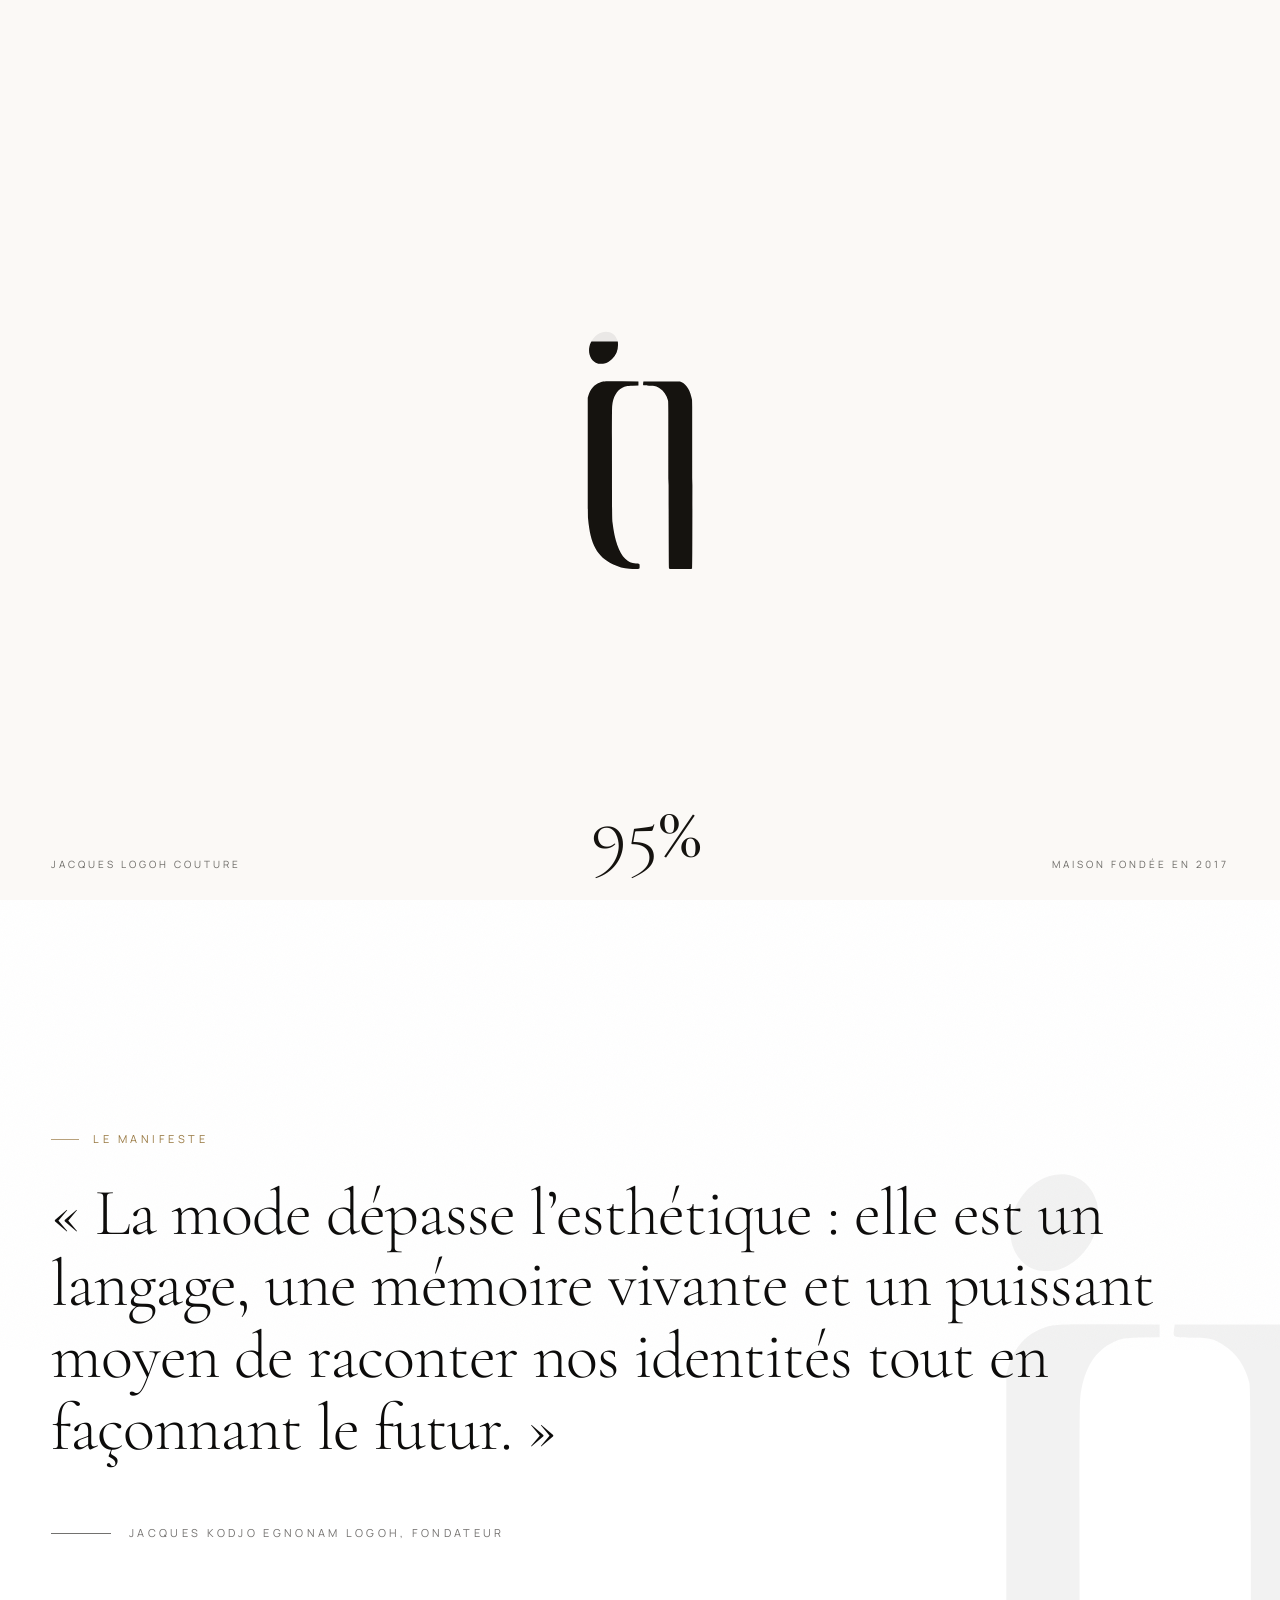
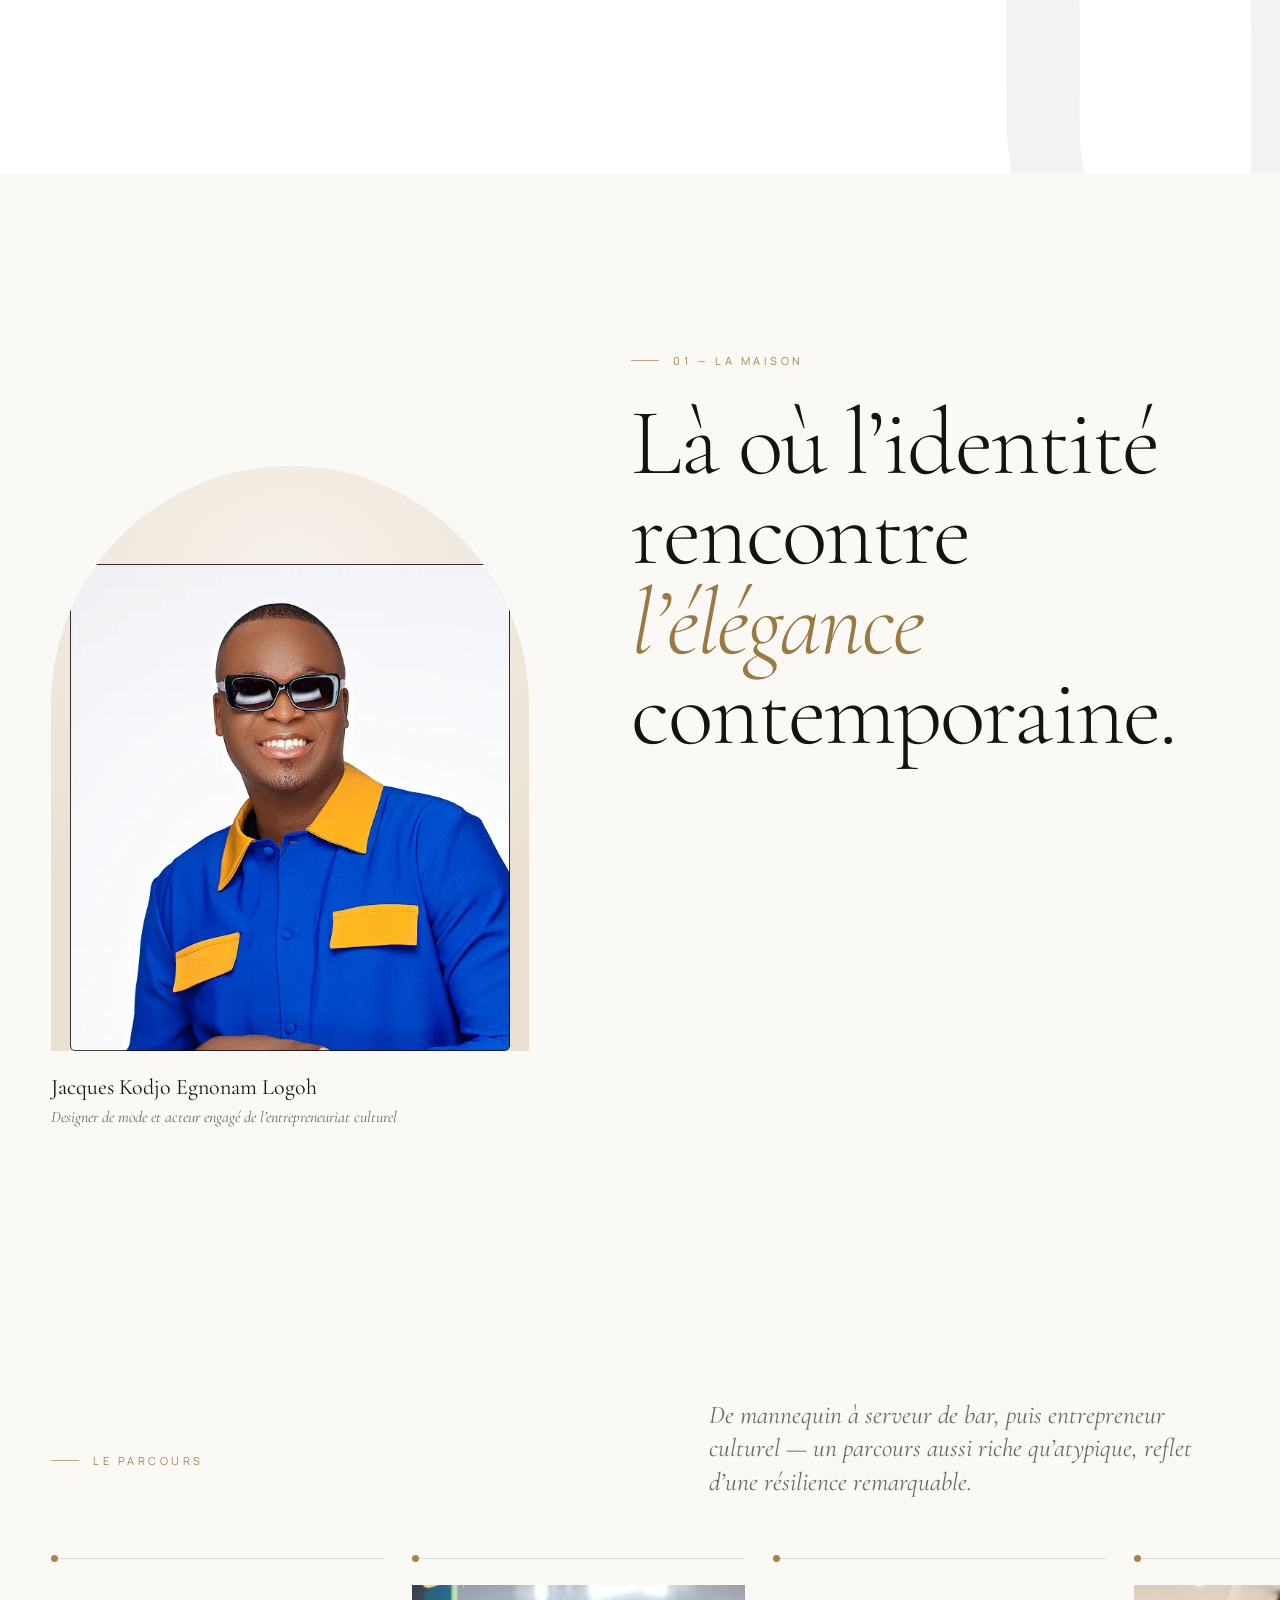
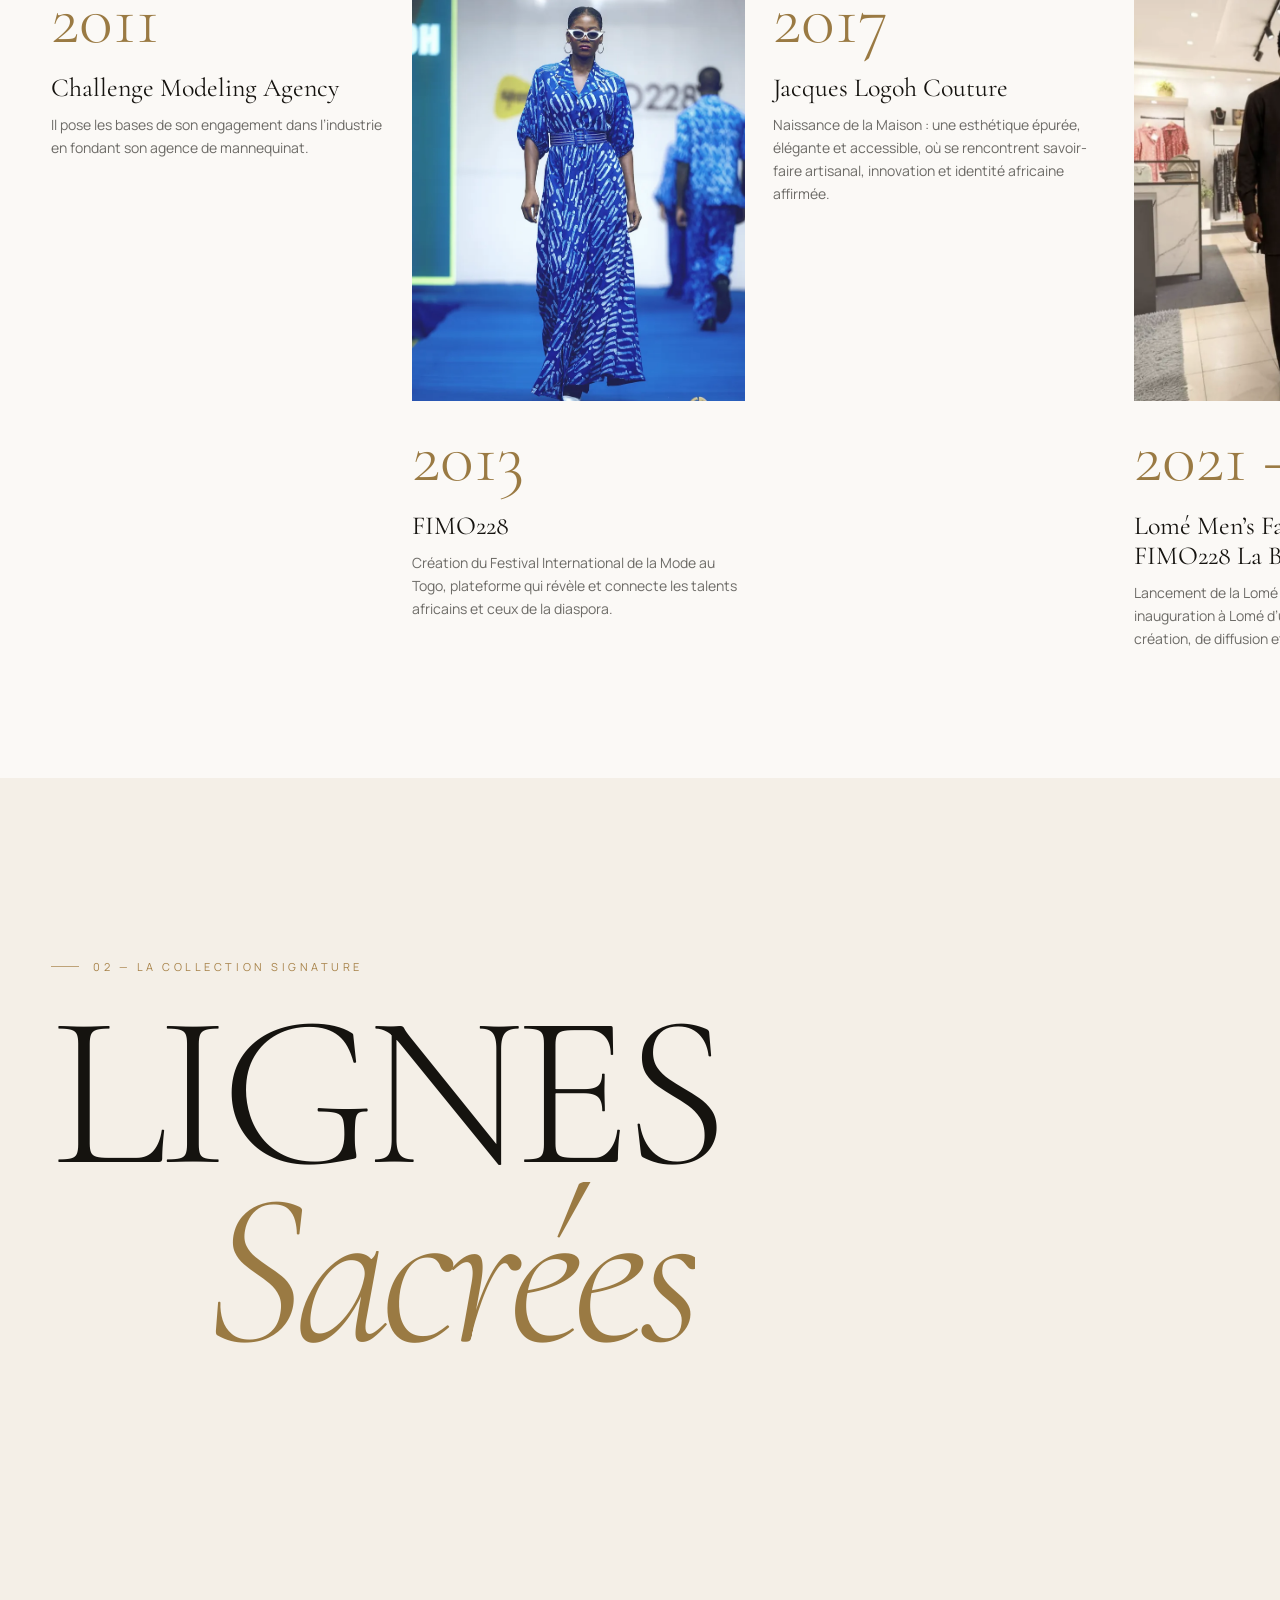
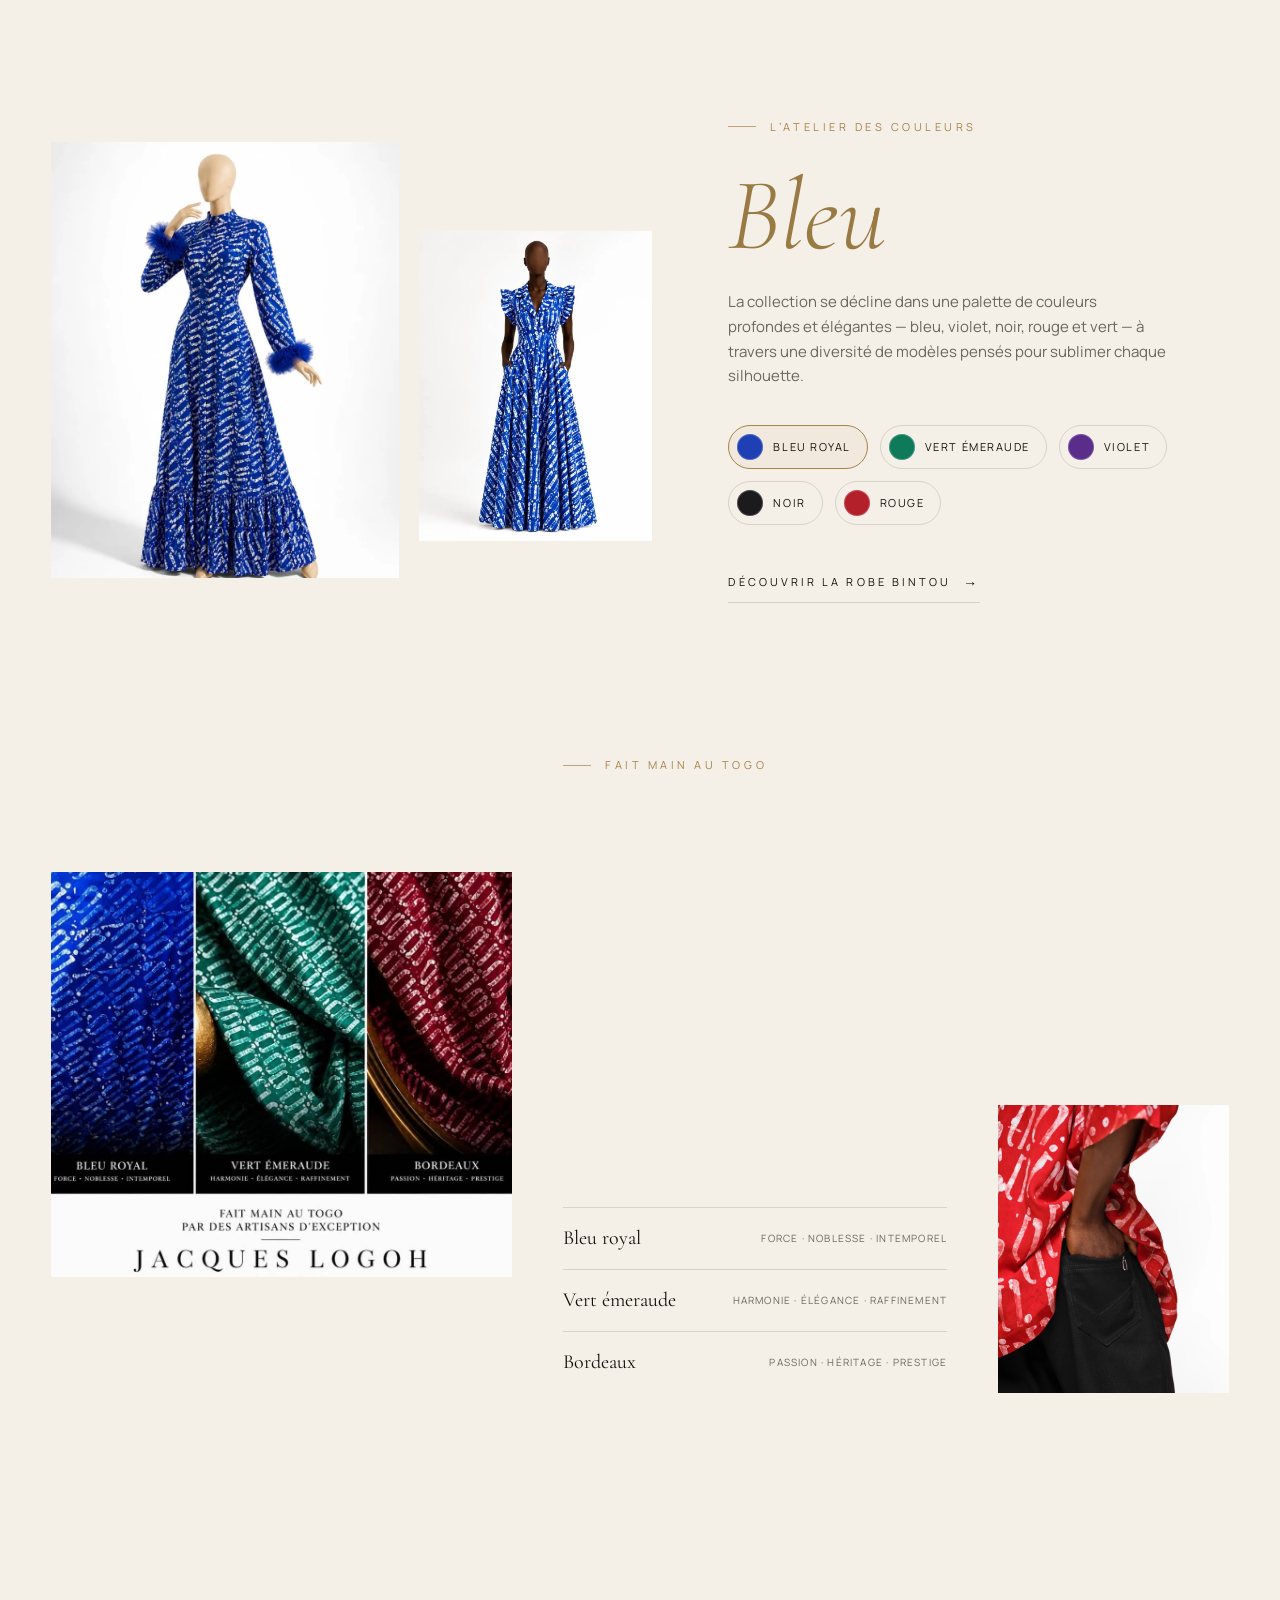
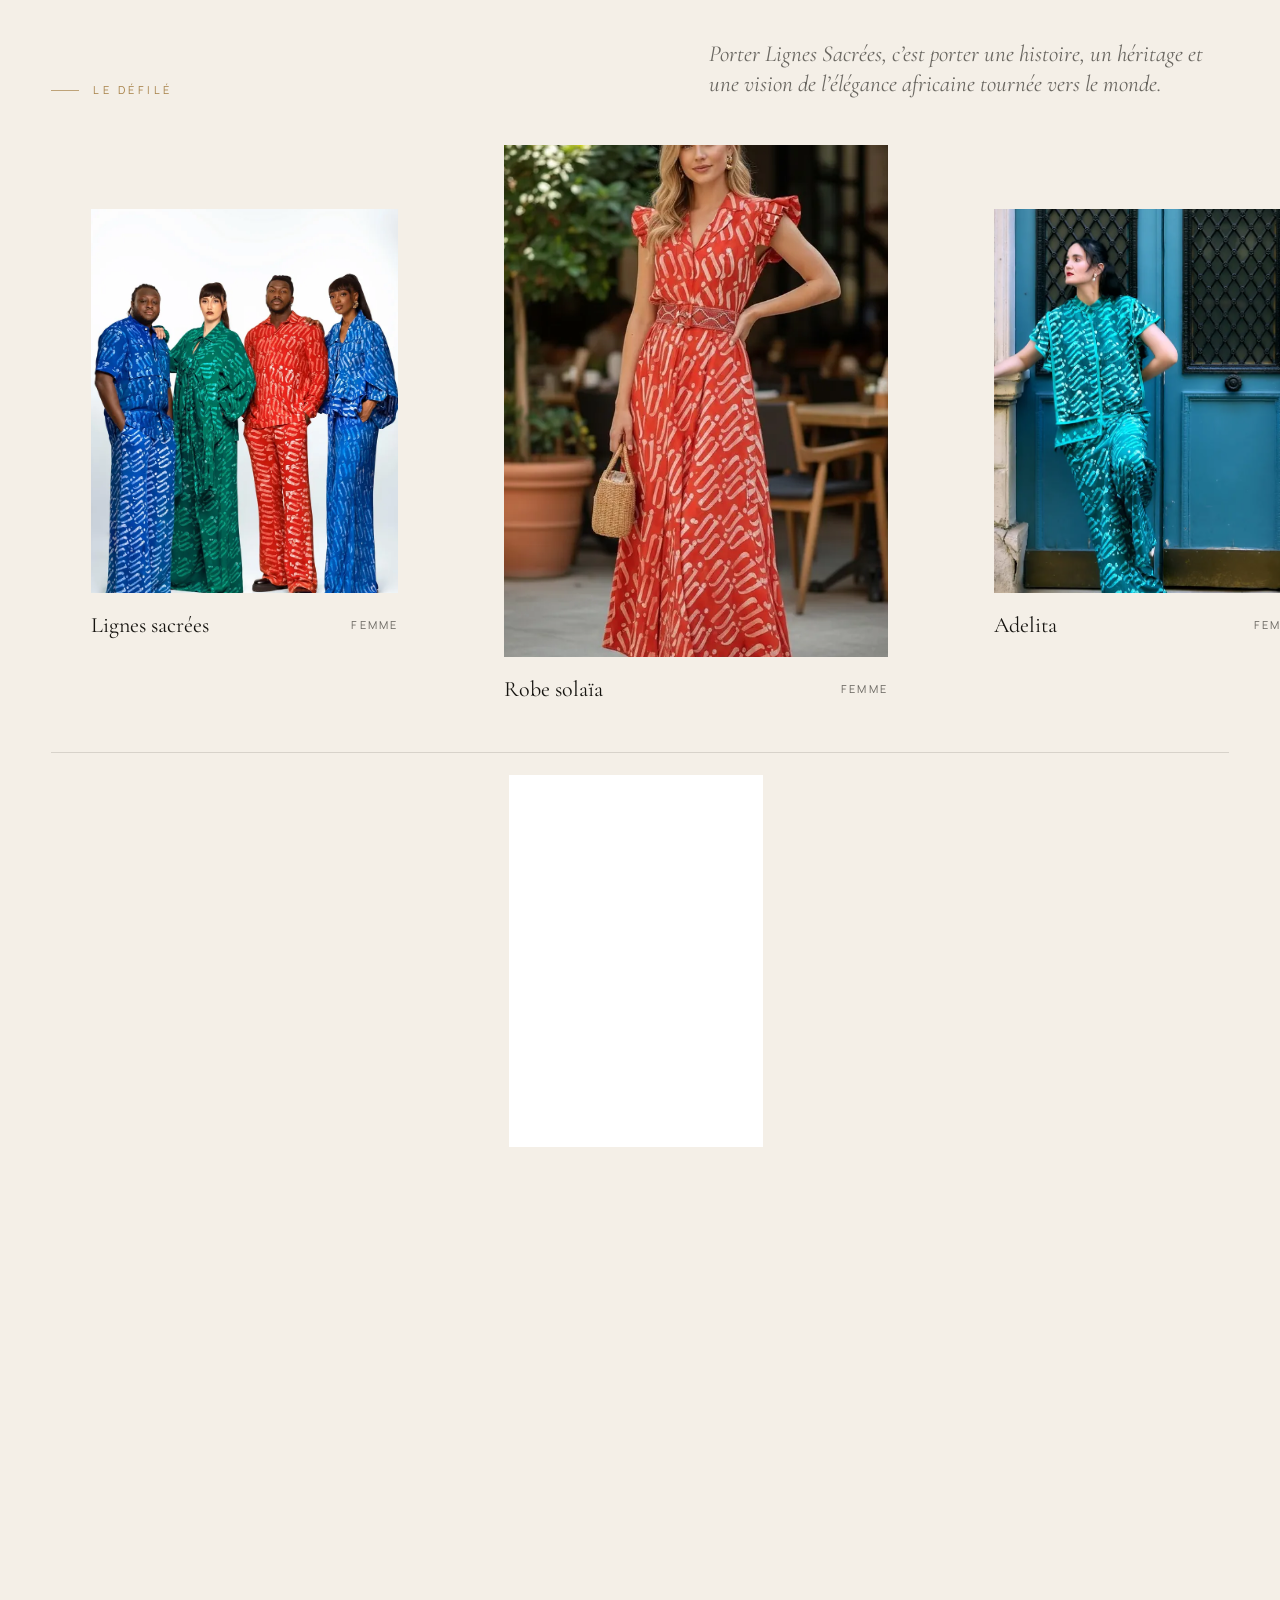
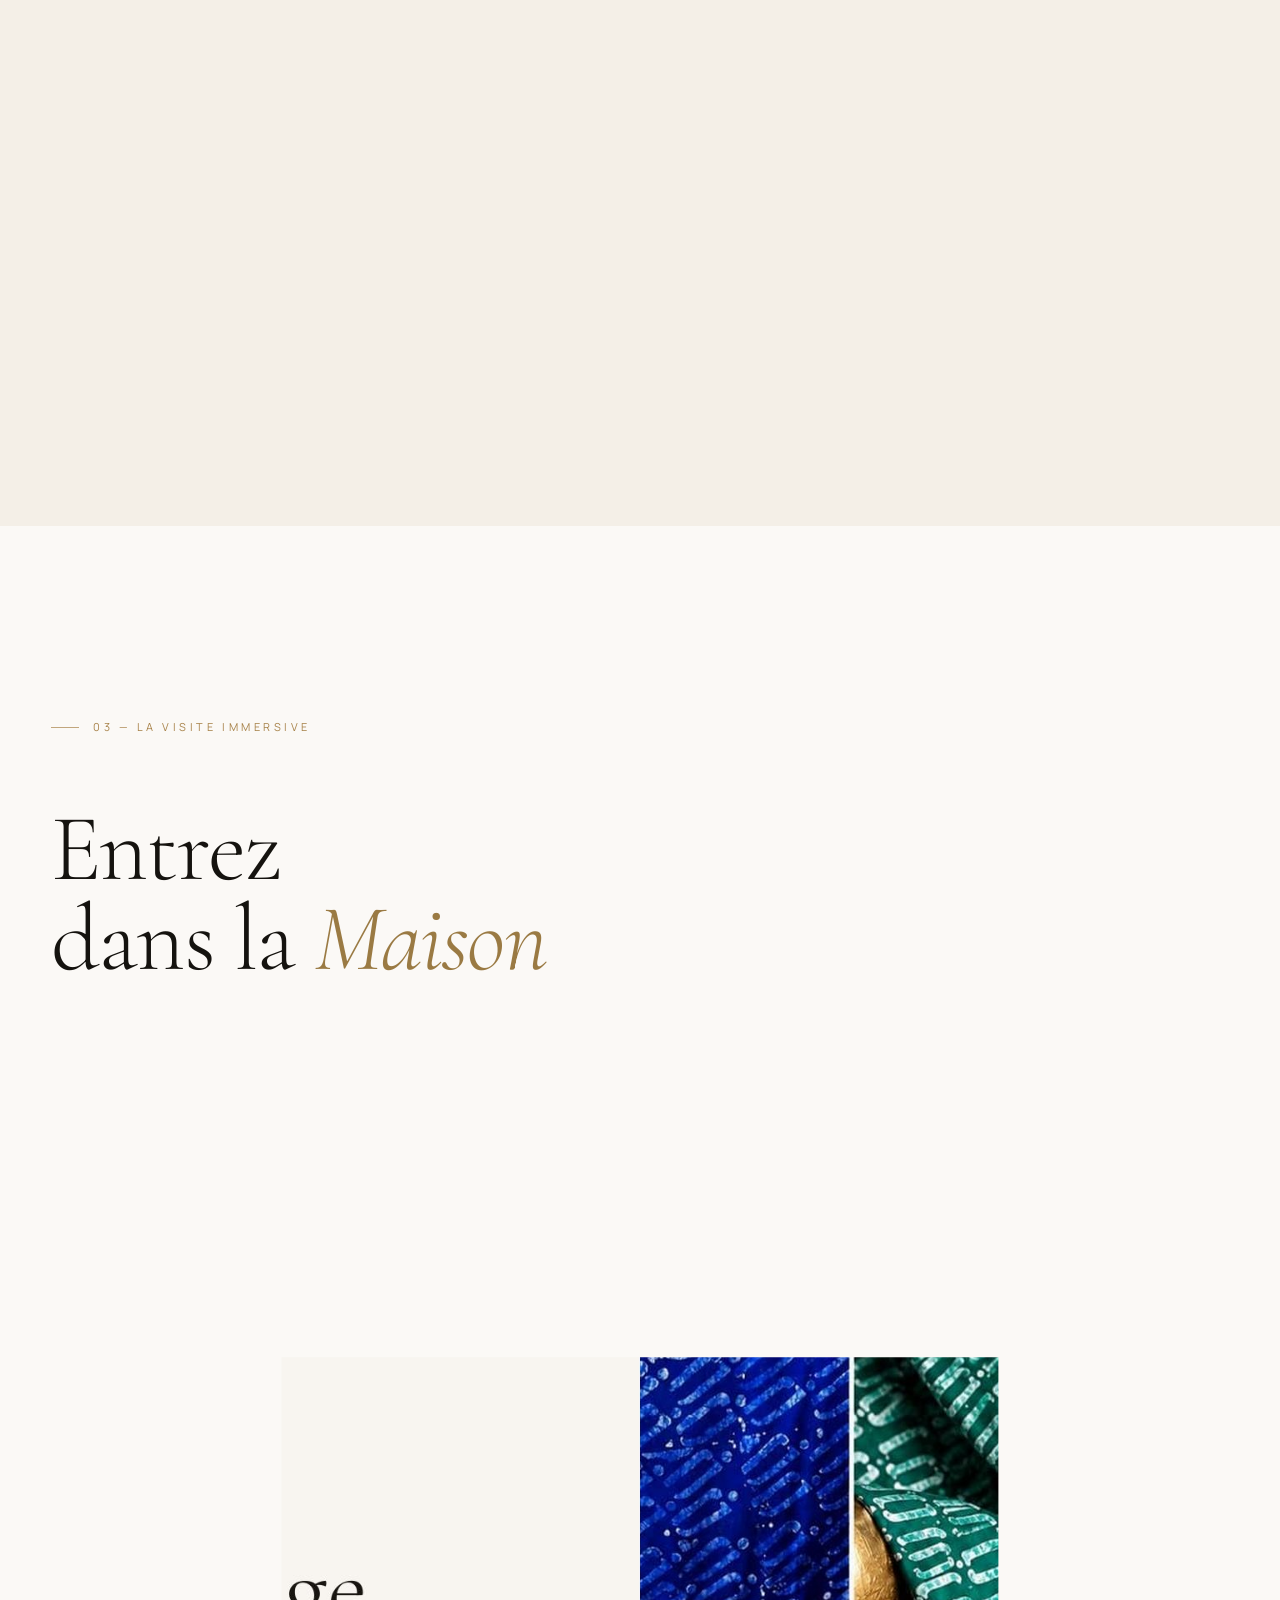
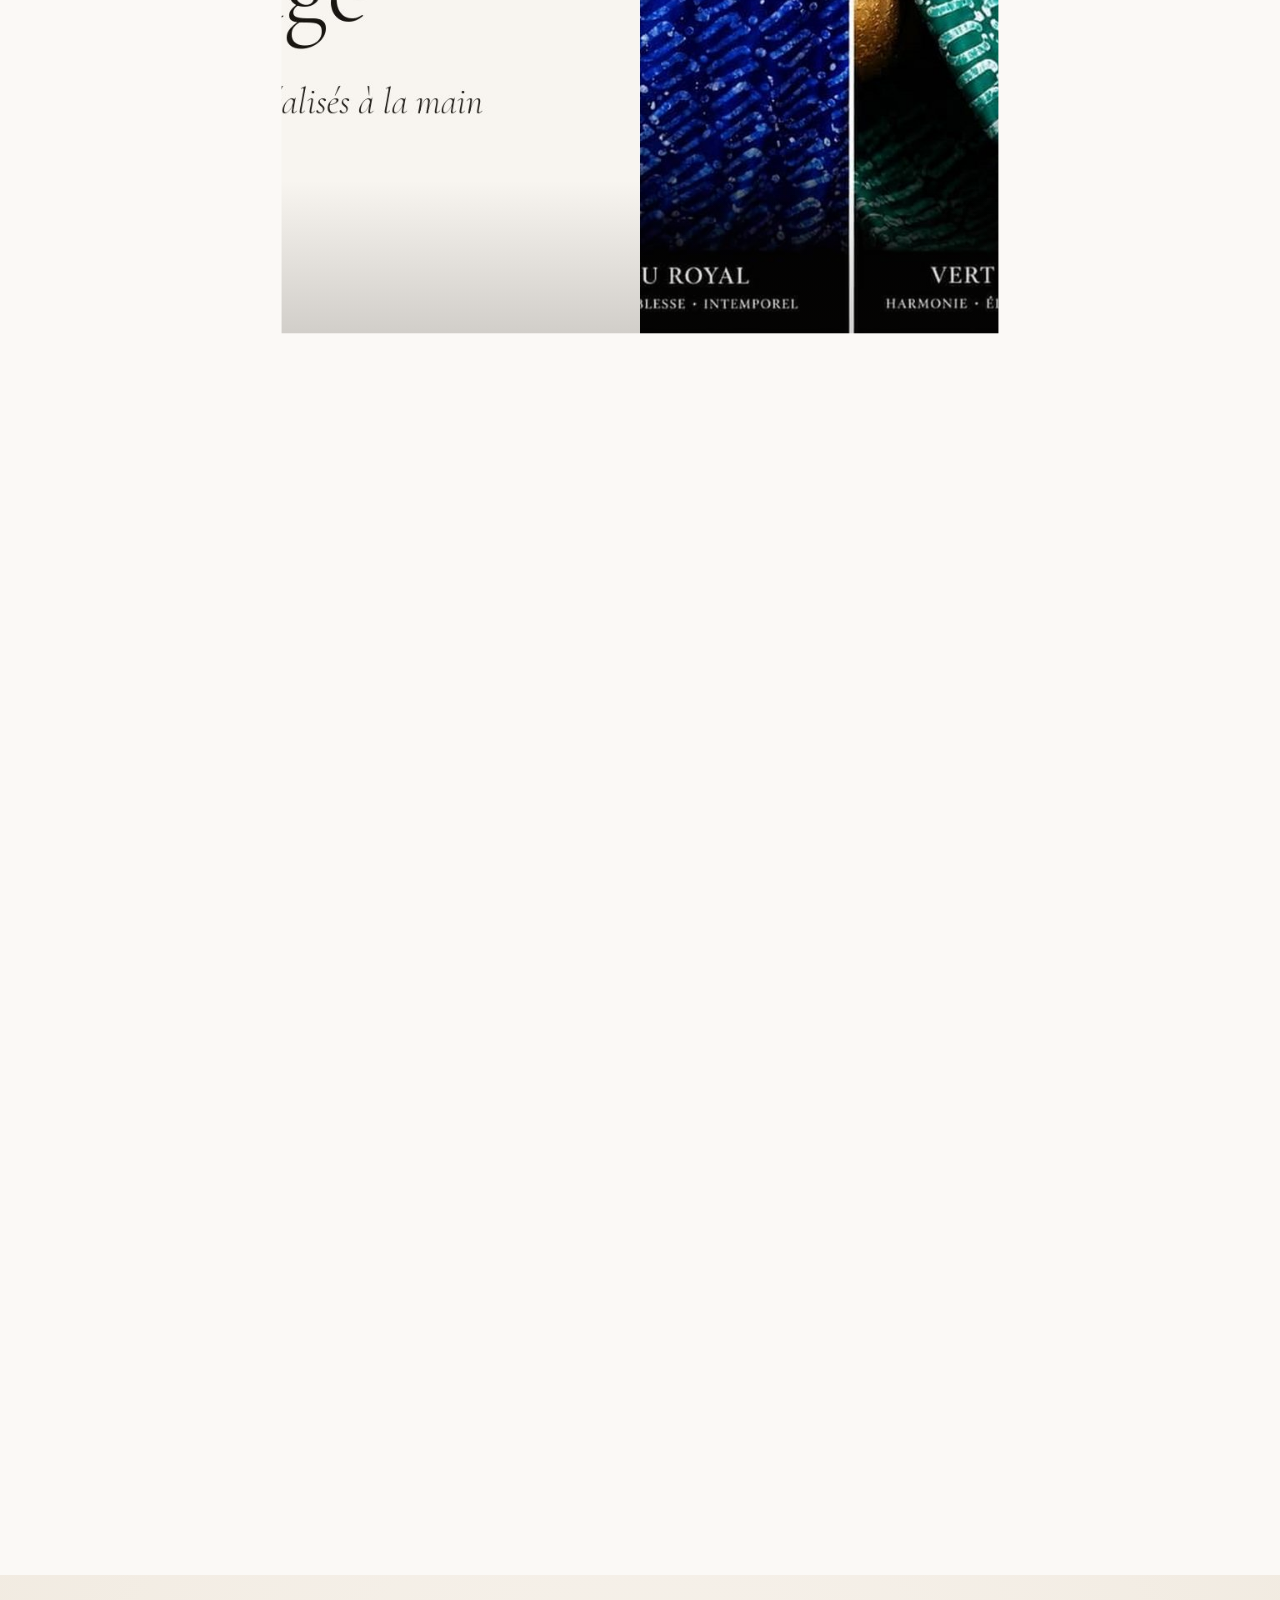
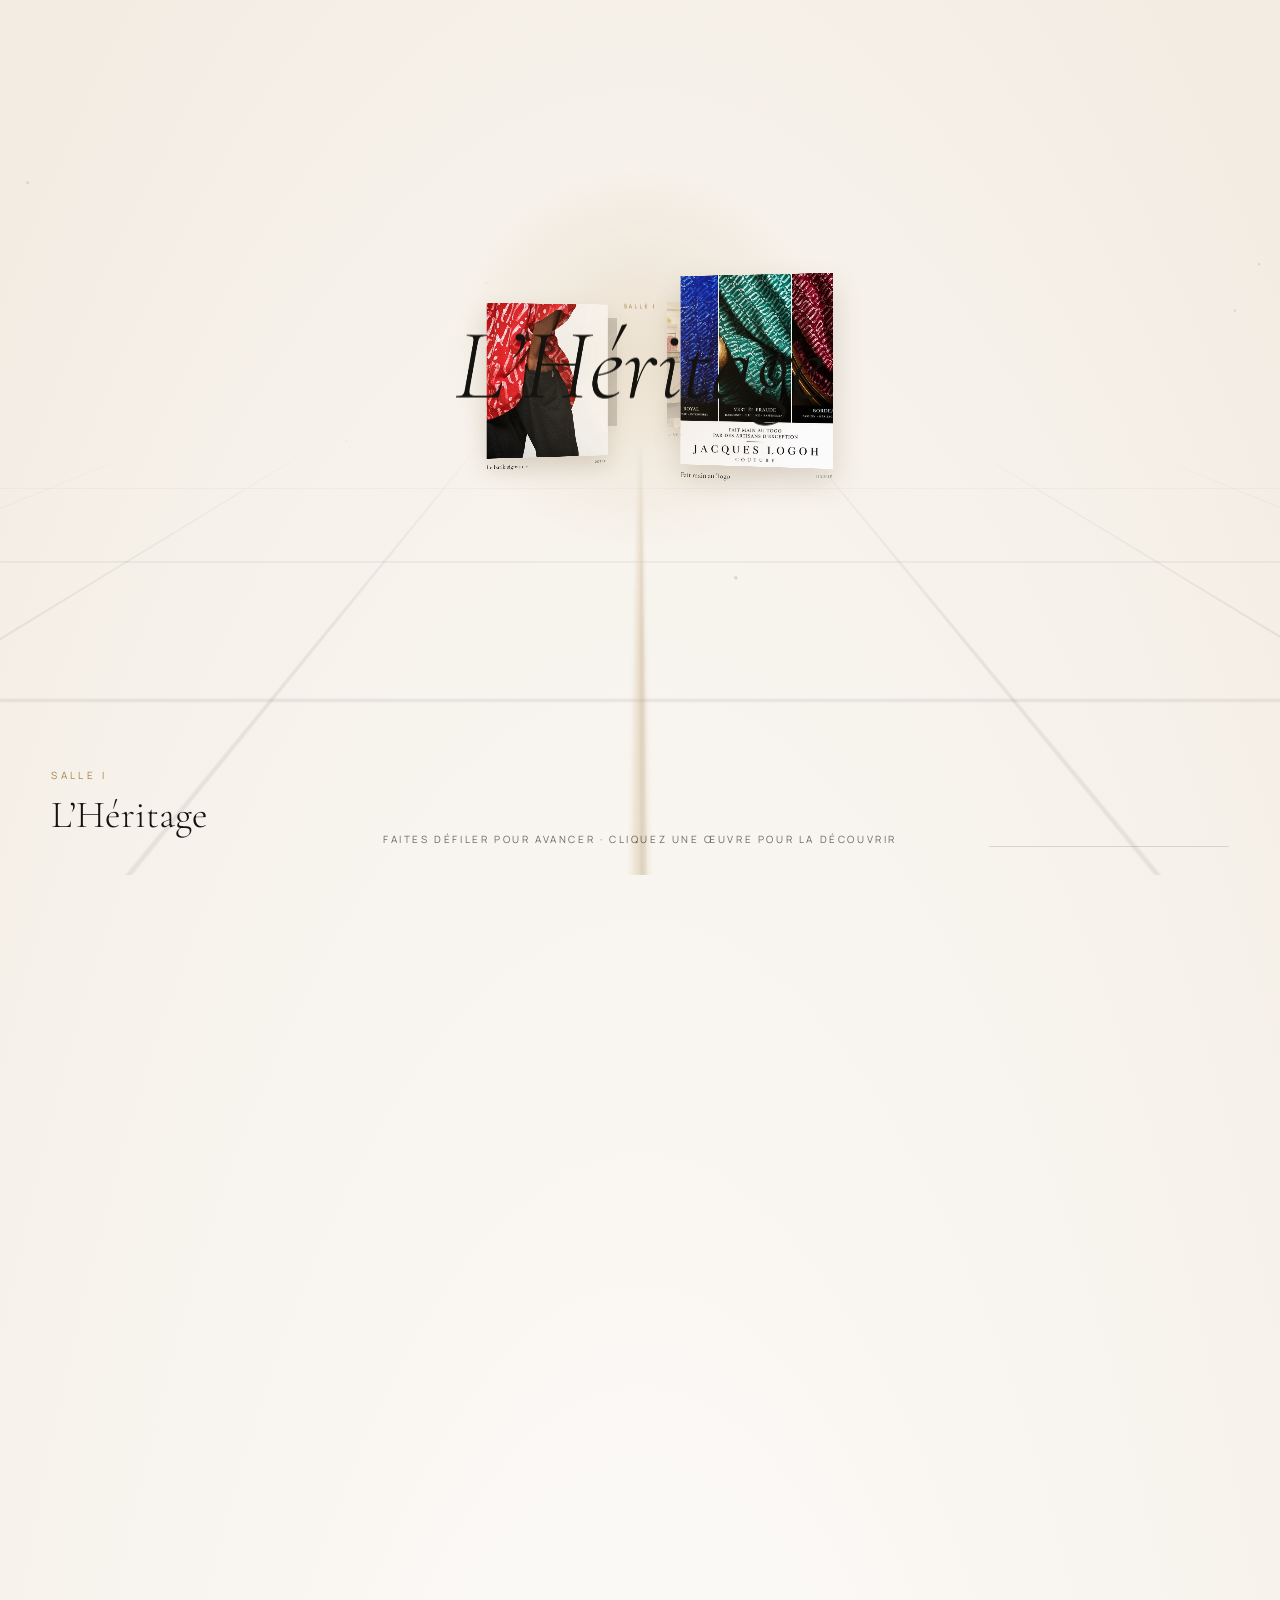
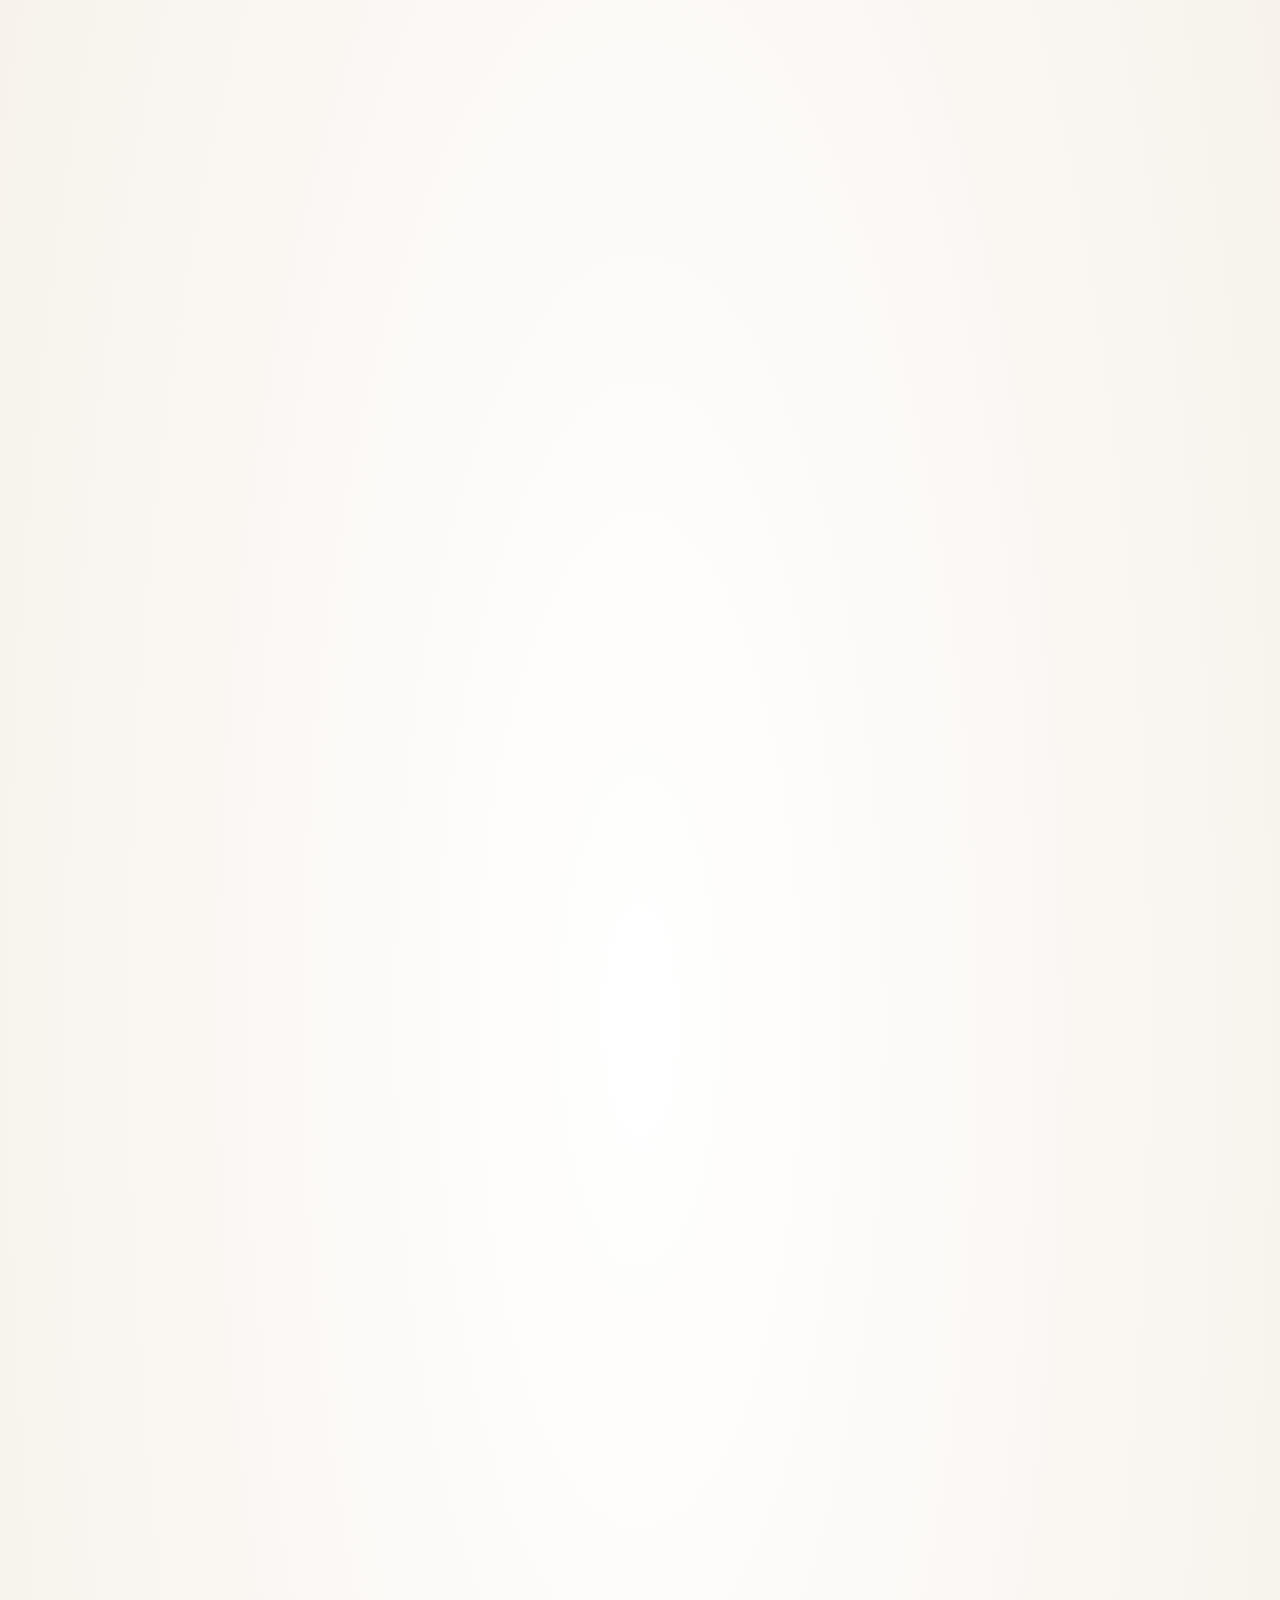
==== commit 17eb5d70: "Une seule page : mode clair par défaut, bouton Clair / Sombre - index.html s'ouvre en mode clair (fo" ====
--- a/clair.html
+++ b/clair.html
@@ -1,448 +1,14 @@
 <!doctype html>
-<html lang="fr" data-theme="clair">
+<html lang="fr">
 <head>
 <meta charset="utf-8">
-<meta name="viewport" content="width=device-width, initial-scale=1, viewport-fit=cover">
-<title>Jacques Logoh Couture — Maison de couture togolaise · Lomé — Paris</title>
-<meta name="description" content="Jacques Logoh Couture, maison de mode contemporaine fondée en 2017 par le créateur togolais Jacques Kodjo Egnonam Logoh. Là où l'identité rencontre l'élégance contemporaine.">
-<meta name="theme-color" content="#fbf9f6">
-<meta name="robots" content="noindex, nofollow"><!-- démo de présentation : ne pas indexer -->
-<meta property="og:title" content="Jacques Logoh Couture">
-<meta property="og:description" content="Élégance · Raffinement · Excellence. Maison togolaise de haute couture — Lomé · Paris.">
-<meta property="og:image" content="assets/video/film-maison-clair.jpg">
-<link rel="icon" type="image/png" href="assets/img/logo-mark.png">
-<link rel="stylesheet" href="assets/css/fonts.css">
-<link rel="stylesheet" href="assets/css/style.css">
+<meta name="viewport" content="width=device-width, initial-scale=1">
+<meta name="robots" content="noindex, nofollow">
+<title>Jacques Logoh Couture</title>
+<!-- Ancienne adresse du modèle clair : le site est désormais une seule page, en mode clair par défaut. -->
+<script>location.replace('./')</script>
+<meta http-equiv="refresh" content="0; url=./">
+<style>body{margin:0;background:#fbf9f6}</style>
 </head>
-<body class="is-loading">
-
-<!-- ============ PRELOADER ============ -->
-<div class="loader" id="loader" aria-hidden="true">
-  <div class="loader__mark">
-    <svg class="loader__svg" viewBox="0 0 421 929" aria-hidden="true">
-      <defs>
-        <clipPath id="loaderClip"><rect id="loaderRect" x="0" y="929" width="421" height="929"/></clipPath>
-      </defs>
-      <use href="#jl-mark" class="loader__ghost"/>
-      <g clip-path="url(#loaderClip)"><use href="#jl-mark" class="loader__fill"/></g>
-    </svg>
-  </div>
-  <div class="loader__meta">
-    <span>Jacques Logoh Couture</span>
-    <span class="loader__count"><b id="loaderCount">0</b>%</span>
-    <span>Maison fondée en 2017</span>
-  </div>
-</div>
-
-<!-- sprite : monogramme de la Maison (vectorisé depuis le logo officiel) -->
-<svg width="0" height="0" style="position:absolute" aria-hidden="true">
-  <symbol id="jl-mark" viewBox="0 0 421 929"><path id="jlMarkPath" fill="currentColor" fill-rule="evenodd" d=""/></symbol>
-</svg>
-
-<div class="grain" aria-hidden="true"></div>
-<div class="cursor" aria-hidden="true"><span class="cursor__dot"></span><span class="cursor__ring"><em class="cursor__label"></em></span></div>
-
-<!-- ============ HEADER ============ -->
-<header class="header" id="header">
-  <button class="header__menu" id="menuBtn" aria-expanded="false" aria-controls="menu">
-    <span class="burger"><i></i><i></i></span><span class="header__label">Menu</span>
-  </button>
-  <a href="#top" class="header__brand" aria-label="Jacques Logoh Couture — accueil">
-    <svg class="header__mark"><use href="#jl-mark"/></svg>
-    <span class="header__word">Jacques Logoh <em>Couture</em></span>
-  </a>
-  <div class="header__tools">
-    <div class="currency" role="group" aria-label="Devise">
-      <button data-cur="EUR" class="is-active">EUR</button><button data-cur="FCFA">FCFA</button>
-    </div>
-    <button class="sound" id="soundBtn" aria-pressed="false" aria-label="Activer la musique"><span class="sound__bars"><i></i><i></i><i></i><i></i></span><span class="sound__label">Son</span></button>
-    <button class="header__cart" id="cartBtn" aria-label="Ouvrir le panier">Panier <span class="cart-count" id="cartCount">0</span></button>
-  </div>
-</header>
-
-<!-- ============ MENU ============ -->
-<nav class="menu" id="menu" aria-hidden="true">
-  <div class="menu__bg"></div>
-  <div class="menu__inner">
-    <ol class="menu__list">
-      <li><a href="#maison" data-img="assets/img/site/jacques-logoh.webp"><small>01</small>La Maison</a></li>
-      <li><a href="#lignes-sacrees" data-img="assets/img/p/lignes-sacrees-1.webp"><small>02</small>Lignes Sacrées</a></li>
-      <li><a href="#visite" data-img="assets/video/film-maison-clair.jpg"><small>03</small>Visite immersive</a></li>
-      <li><a href="#collections" data-img="assets/img/p/adelita-1.webp"><small>04</small>Collections</a></li>
-      <li><a href="#actualites" data-img="assets/img/site/news-brazzaville.webp"><small>05</small>Actualités</a></li>
-      <li><a href="#univers" data-img="assets/img/p/robe-solaia-1.webp"><small>06</small>L'univers FIMO228</a></li>
-      <li><a href="#contact" data-img="assets/img/p/israel-1.webp"><small>07</small>Contact</a></li>
-    </ol>
-    <div class="menu__preview"><img alt="" id="menuPreview" src="assets/img/site/jacques-logoh.webp"></div>
-    <div class="menu__foot">
-      <p>Boulevard du 13 Janvier<br>+33 7 82 53 31 70 · 90 43 50 50</p>
-      <p class="menu__socials"><a href="https://www.instagram.com/jacqueslogoh.couture/" target="_blank" rel="noopener">Instagram</a><a href="https://www.facebook.com/JacquesLogoh.couture" target="_blank" rel="noopener">Facebook</a><a href="https://www.youtube.com/@jacqueslogoh1397" target="_blank" rel="noopener">YouTube</a><a href="https://x.com/LogohJacques" target="_blank" rel="noopener">X</a></p>
-    </div>
-  </div>
-</nav>
-
-<main id="top">
-
-<!-- ============ HERO ============ -->
-<section class="hero" id="hero">
-  <div class="hero__title hero__title--top" aria-hidden="true"><span class="split">Jacques</span></div>
-  <div class="hero__stage">
-    <div class="hero__arch" data-cursor="Découvrir">
-      <video class="hero__video" src="assets/video/hero-maison-clair.mp4" poster="assets/video/hero-maison-clair.jpg" autoplay muted loop playsinline preload="auto"></video>
-    </div>
-  </div>
-  <div class="hero__title hero__title--bottom" aria-hidden="true"><span class="split">Logoh</span></div>
-  <h1 class="sr-only">Jacques Logoh Couture — Maison de couture togolaise</h1>
-  <p class="hero__side hero__side--l"><span>Maison de couture</span><span>togolaise</span><span>Est. 2017</span></p>
-  <p class="hero__side hero__side--r"><span>Lomé</span><span>—</span><span>Paris</span></p>
-  <div class="hero__foot">
-    <p class="hero__claim">Élégance · Raffinement · Excellence</p>
-    <a href="#manifeste" class="hero__scroll"><span>Défiler</span><i></i></a>
-  </div>
-</section>
-
-<!-- ============ MANIFESTE ============ -->
-<section class="manifesto light" id="manifeste">
-  <p class="eyebrow">Le manifeste</p>
-  <blockquote class="manifesto__quote" data-words>
-    « La mode dépasse l’esthétique : elle est un langage, une mémoire vivante et un puissant moyen de raconter nos identités tout en façonnant le futur. »
-  </blockquote>
-  <p class="manifesto__sign"><span class="line"></span>Jacques Kodjo Egnonam Logoh, fondateur</p>
-  <div class="manifesto__marks" aria-hidden="true">
-    <svg><use href="#jl-mark"/></svg>
-  </div>
-</section>
-
-<!-- ============ LA MAISON ============ -->
-<section class="maison" id="maison">
-  <div class="maison__grid">
-    <div class="maison__portrait">
-      <div class="maison__arch" data-parallax="0.12"><img src="assets/img/site/jacques-logoh.webp" alt="Jacques Logoh, fondateur de la Maison Jacques Logoh Couture" loading="lazy" width="605" height="670"></div>
-      <p class="maison__caption">Jacques Kodjo Egnonam Logoh<br><em>Designer de mode et acteur engagé de l’entrepreneuriat culturel</em></p>
-    </div>
-    <div class="maison__text">
-      <p class="eyebrow">01 — La Maison</p>
-      <h2 class="display reveal-lines">Là où l’identité<br>rencontre <em>l’élégance</em><br>contemporaine.</h2>
-      <div class="maison__body">
-        <p class="reveal">Jacques Logoh Couture est une maison de mode contemporaine qui incarne avec force l’élégance africaine dans toute sa modernité. Fondée en 2017 par le créateur togolais Jacques Kodjo Egnonam Logoh, la marque s’affirme comme une signature singulière, portée par une vision authentique d’un héritage culturel subtilement réinterprété à travers des lignes sobres, raffinées et intemporelles.</p>
-        <p class="reveal">À la croisée de la tradition et de la création contemporaine, la Maison développe une mode épurée, accessible et profondément identitaire. Chaque création raconte une histoire : celle des savoir-faire artisanaux africains, sublimés par une approche résolument moderne, avec une attention particulière accordée aux matières, aux finitions et à la précision des coupes.</p>
-        <p class="reveal">Plus qu’une marque, Jacques Logoh Couture se positionne comme une véritable plateforme d’expression artistique et culturelle, au service du rayonnement de la mode africaine à l’échelle locale et internationale.</p>
-      </div>
-    </div>
-  </div>
-
-  <!-- timeline horizontale -->
-  <div class="timeline" id="timeline">
-    <div class="timeline__head">
-      <p class="eyebrow">Le parcours</p>
-      <p class="timeline__intro">De mannequin à serveur de bar, puis entrepreneur culturel — un parcours aussi riche qu’atypique, reflet d’une résilience remarquable.</p>
-    </div>
-    <div class="timeline__track">
-      <article class="tl"><span class="tl__year">2011</span><h3>Challenge Modeling Agency</h3><p>Il pose les bases de son engagement dans l’industrie en fondant son agence de mannequinat.</p></article>
-      <article class="tl tl--img"><img src="assets/img/p/robe-solaia-1.webp" alt="Défilé FIMO228" loading="lazy"><span class="tl__year">2013</span><h3>FIMO228</h3><p>Création du Festival International de la Mode au Togo, plateforme qui révèle et connecte les talents africains et ceux de la diaspora.</p></article>
-      <article class="tl"><span class="tl__year">2017</span><h3>Jacques Logoh Couture</h3><p>Naissance de la Maison : une esthétique épurée, élégante et accessible, où se rencontrent savoir-faire artisanal, innovation et identité africaine affirmée.</p></article>
-      <article class="tl tl--img"><img src="assets/img/p/israel-1.webp" alt="FIMO228 La Boutique à Lomé" loading="lazy"><span class="tl__year">2021 — 2022</span><h3>Lomé Men’s Fashion Week · FIMO228 La Boutique</h3><p>Lancement de la Lomé Men’s Fashion Week, puis inauguration à Lomé d’un espace hybride de création, de diffusion et de dialogue.</p></article>
-      <article class="tl"><span class="tl__year">2024</span><h3>FIMO228 Edition France</h3><p>Le déploiement international : trois éditions en France depuis 2024.</p></article>
-      <article class="tl tl--img"><img src="assets/img/p/red-corine-1.webp" alt="Jacques Logoh Couture à Paris" loading="lazy"><span class="tl__year">2026</span><h3>Paris</h3><p>La Maison s’implante officiellement à Paris. La 13ᵉ édition du FIMO228 se tient du 24 au 28 février.</p></article>
-      <article class="tl tl--next"><span class="tl__year">À venir</span><h3>FIMO228 Atlanta</h3><p>Une expansion vers de nouvelles scènes, notamment aux États-Unis.</p></article>
-    </div>
-  </div>
-</section>
-
-<!-- ============ LIGNES SACRÉES ============ -->
-<section class="sacred" id="lignes-sacrees">
-  <div class="sacred__intro">
-    <p class="eyebrow">02 — La collection signature</p>
-    <h2 class="sacred__title"><span class="split-chars">Lignes</span><br><em class="split-chars">Sacrées</em></h2>
-    <div class="sacred__cols">
-      <p class="reveal">Lignes Sacrées est bien plus qu’une collection : c’est la signature de la Maison Jacques Logoh Couture. Elle incarne l’ADN même de la marque en mettant à l’honneur son symbole le plus précieux : son logo.</p>
-      <p class="reveal">À travers cette collection, le logo ne se limite plus à une simple identité visuelle ; il devient un langage, un motif et une empreinte artistique qui raconte l’histoire de la Maison.</p>
-    </div>
-  </div>
-
-  <!-- Atelier des couleurs : interactif -->
-  <div class="atelier" id="atelier">
-    <div class="atelier__visual">
-      <div class="atelier__frame" data-cursor="Voir">
-        <img class="atelier__img is-on" data-color="Bleu" src="assets/img/p/robe-bintou-1.webp" alt="Robe Bintou — bleu" loading="lazy">
-        <img class="atelier__img" data-color="Vert" src="assets/img/p/robe-bintou-2.webp" alt="Robe Bintou — vert" loading="lazy">
-        <img class="atelier__img" data-color="Violet" src="assets/img/p/robe-bintou-3.webp" alt="Robe Bintou — violet" loading="lazy">
-        <img class="atelier__img" data-color="Noir" src="assets/img/p/robe-bintou-4.webp" alt="Robe Bintou — noir" loading="lazy">
-        <img class="atelier__img" data-color="Rouge" src="assets/img/p/robe-bintou-5.webp" alt="Robe Bintou — rouge" loading="lazy">
-      </div>
-      <div class="atelier__frame atelier__frame--small">
-        <img class="atelier__img2 is-on" data-color="Bleu" src="assets/img/p/robe-solaia-2-3.webp" alt="Robe Solaïa — bleu" loading="lazy">
-        <img class="atelier__img2" data-color="Vert" src="assets/img/p/robe-solaia-2-4.webp" alt="Robe Solaïa — vert" loading="lazy">
-        <img class="atelier__img2" data-color="Violet" src="assets/img/p/robe-solaia-2-5.webp" alt="Robe Solaïa — violet" loading="lazy">
-        <img class="atelier__img2" data-color="Noir" src="assets/img/p/chemise-jlnml-1.webp" alt="Chemise JLNML — noir" loading="lazy">
-        <img class="atelier__img2" data-color="Rouge" src="assets/img/p/robe-solaia-2-2.webp" alt="Robe Solaïa — rouge" loading="lazy">
-      </div>
-    </div>
-    <div class="atelier__panel">
-      <p class="eyebrow">L’atelier des couleurs</p>
-      <h3 class="atelier__name"><span id="atelierName">Bleu</span></h3>
-      <p class="atelier__text">La collection se décline dans une palette de couleurs profondes et élégantes — bleu, violet, noir, rouge et vert — à travers une diversité de modèles pensés pour sublimer chaque silhouette.</p>
-      <div class="swatches" role="radiogroup" aria-label="Choisir une couleur">
-        <button class="swatch is-on" data-color="Bleu" style="--c:#1f3fb4" role="radio" aria-checked="true"><span>Bleu royal</span></button>
-        <button class="swatch" data-color="Vert" style="--c:#0f7a5a" role="radio" aria-checked="false"><span>Vert émeraude</span></button>
-        <button class="swatch" data-color="Violet" style="--c:#5a2d8a" role="radio" aria-checked="false"><span>Violet</span></button>
-        <button class="swatch" data-color="Noir" style="--c:#1b1b1d" role="radio" aria-checked="false"><span>Noir</span></button>
-        <button class="swatch" data-color="Rouge" style="--c:#b3202a" role="radio" aria-checked="false"><span>Rouge</span></button>
-      </div>
-      <a href="#collections" class="link-arrow" data-open="robe-bintou">Découvrir la Robe Bintou</a>
-    </div>
-  </div>
-
-  <!-- Savoir-faire -->
-  <div class="craft">
-    <figure class="craft__img" data-parallax="-0.08"><img src="assets/img/site/tissus-lignes-sacrees.webp" alt="Tissus Lignes Sacrées : bleu royal, vert émeraude, bordeaux — fait main au Togo par des artisans d’exception" loading="lazy"></figure>
-    <div class="craft__text">
-      <p class="eyebrow">Fait main au Togo</p>
-      <p class="craft__big reveal">Les tissus sont entièrement réalisés à la main par des artisans togolais, <em>gardiens de techniques ancestrales</em> transmises de génération en génération.</p>
-      <p class="reveal">Chaque pièce porte ainsi l’empreinte du geste humain, de la patience et de l’authenticité. Lignes Sacrées est la rencontre entre la création contemporaine et le patrimoine africain.</p>
-      <ul class="craft__trio">
-        <li><b>Bleu royal</b><span>Force · Noblesse · Intemporel</span></li>
-        <li><b>Vert émeraude</b><span>Harmonie · Élégance · Raffinement</span></li>
-        <li><b>Bordeaux</b><span>Passion · Héritage · Prestige</span></li>
-      </ul>
-    </div>
-    <figure class="craft__detail" data-parallax="0.1"><img src="assets/img/site/detail-batik.webp" alt="Détail du batik signature Jacques Logoh Couture" loading="lazy"></figure>
-  </div>
-
-  <!-- Défilé horizontal -->
-  <div class="runway" id="runway">
-    <div class="runway__sticky">
-      <div class="runway__head">
-        <p class="eyebrow">Le défilé</p>
-        <p class="runway__hint">Porter Lignes Sacrées, c’est porter une histoire, un héritage et une vision de l’élégance africaine tournée vers le monde.</p>
-      </div>
-      <div class="runway__track" id="runwayTrack"></div>
-      <div class="runway__progress"><i id="runwayBar"></i></div>
-    </div>
-  </div>
-</section>
-
-<!-- ============ VISITE IMMERSIVE ============ -->
-<section class="visit" id="visite">
-  <div class="visit__intro">
-    <p class="eyebrow">03 — La visite immersive</p>
-    <h2 class="display reveal-lines">Entrez<br>dans la <em>Maison</em></h2>
-    <p class="visit__lead reveal">Un voyage en images, de l’héritage des artisans togolais jusqu’aux trottoirs de Paris. Regardez le film, puis avancez à travers les salles de la Maison.</p>
-    <button class="visit__sound reveal" data-sound-on><span class="sound__bars"><i></i><i></i><i></i><i></i></span><span>Vivre la visite en musique</span><small>« La Visite » — thème original de la Maison</small></button>
-  </div>
-
-  <!-- Le film -->
-  <div class="film" id="film">
-    <div class="film__sticky">
-      <div class="film__frame" id="filmFrame" data-cursor="Lecture">
-        <video id="filmVideo" src="assets/video/film-maison-clair.mp4" poster="assets/video/film-maison-clair.jpg" muted loop playsinline preload="metadata"></video>
-        <div class="film__overlay">
-          <p class="film__label">Le Film de la Maison <span>· 0'51</span></p>
-          <button class="film__play" id="filmPlay" aria-label="Regarder le film en plein écran"><span></span></button>
-        </div>
-      </div>
-    </div>
-  </div>
-
-  <!-- La galerie 3D -->
-  <div class="gallery3d" id="gallery3d">
-    <div class="g3d__sticky">
-      <div class="g3d__floor" id="g3dFloor" aria-hidden="true"></div>
-      <div class="g3d__viewport" id="g3dViewport">
-        <div class="g3d__world" id="g3dWorld"></div>
-      </div>
-      <div class="g3d__hud">
-        <div class="g3d__room"><span id="g3dRoomNum">Salle I</span><b id="g3dRoomName">L’Héritage</b></div>
-        <div class="g3d__help">Faites défiler pour avancer · Cliquez une œuvre pour la découvrir</div>
-        <div class="g3d__meter"><i id="g3dBar"></i></div>
-      </div>
-    </div>
-  </div>
-
-  <!-- Le reel vertical : le salon -->
-  <div class="salon">
-    <div class="salon__text">
-      <p class="eyebrow">Le salon</p>
-      <p class="salon__big reveal">Pièces signatures, salon, tissus et Paris : <em>une minute pour ressentir l’univers</em> de la Maison.</p>
-      <p class="reveal">Notre pop-up à Brazzaville a été une véritable réussite. Nous y avons rencontré un public ambitieux, passionné et profondément réceptif à notre univers créatif.</p>
-      <a class="btn" href="https://wa.me/33782533170?text=Bonjour%2C%20je%20souhaite%20prendre%20rendez-vous%20avec%20la%20Maison%20Jacques%20Logoh%20Couture." target="_blank" rel="noopener">Prendre rendez-vous</a>
-    </div>
-    <div class="salon__phone">
-      <video src="assets/video/visite-maison-clair.mp4" poster="assets/video/visite-maison-clair.jpg" muted loop playsinline preload="none" data-autoplay></video>
-    </div>
-  </div>
-</section>
-
-<!-- ============ COLLECTIONS ============ -->
-<section class="collections light" id="collections">
-  <div class="collections__head">
-    <div>
-      <p class="eyebrow">04 — Créations haut de gamme</p>
-      <h2 class="display">Les <em>Collections</em></h2>
-    </div>
-    <div class="filters" role="tablist" aria-label="Filtrer les collections">
-      <button class="is-on" data-filter="all" role="tab" aria-selected="true">Tout <sup id="countAll">32</sup></button>
-      <button data-filter="Femme" role="tab" aria-selected="false">Femme <sup>16</sup></button>
-      <button data-filter="Homme" role="tab" aria-selected="false">Homme <sup>16</sup></button>
-    </div>
-  </div>
-  <div class="grid" id="grid"></div>
-  <div class="services">
-    <div><b>Satisfait ou remboursé</b><span>Politique de retour claire et simple.</span></div>
-    <div><b>Livraison express</b><span>Vos pièces, partout dans le monde.</span></div>
-    <div><b>Support 24/7</b><span>Une écoute attentive, à chaque instant.</span></div>
-  </div>
-</section>
-
-<!-- ============ FIDÉLITÉ — marquee ============ -->
-<section class="loyalty">
-  <div class="marquee" aria-hidden="true"><div class="marquee__inner"><span>Élégance</span><i></i><span>Raffinement</span><i></i><span>Excellence</span><i></i><span>Pièces signatures</span><i></i><span>Élégance intemporelle</span><i></i><span>Élégance</span><i></i><span>Raffinement</span><i></i><span>Excellence</span><i></i><span>Pièces signatures</span><i></i><span>Élégance intemporelle</span><i></i></div></div>
-  <div class="loyalty__body">
-    <p class="eyebrow">La fidélité</p>
-    <p class="loyalty__big reveal">Chez Jacques Logoh Couture, la fidélité est bien plus qu’une valeur : <em>c’est un engagement profond envers chaque client.</em></p>
-    <p class="reveal">Depuis nos débuts, nous avons fait le choix de rester constants dans la qualité de nos créations, le respect des délais et l’attention portée aux moindres détails. Chaque tenue réalisée reflète notre loyauté envers l’élégance, le savoir-faire artisanal et l’exigence du travail bien fait.</p>
-  </div>
-</section>
-
-<!-- ============ ACTUALITÉS ============ -->
-<section class="news" id="actualites">
-  <div class="news__head">
-    <p class="eyebrow">05 — Actualités</p>
-    <h2 class="display">Suivez nos <em>actualités</em></h2>
-    <p class="news__sub">Pour être au parfum de nos évènements.</p>
-  </div>
-  <div class="news__list">
-    <article class="post" data-post="lignes" data-cursor="Lire">
-      <div class="post__img"><img src="assets/img/site/tissus-lignes-sacrees.webp" alt="Lignes Sacrées" loading="lazy"></div>
-      <time>13 juin 2026</time>
-      <h3>Story telling de la collection Lignes Sacrées</h3>
-      <p>Lignes Sacrées est bien plus qu’une collection : c’est la signature de la Maison…</p>
-    </article>
-    <article class="post" data-post="cocktail" data-cursor="Lire">
-      <div class="post__img"><img src="assets/img/site/news-brazzaville.webp" alt="Présentation vente et cocktail à Brazzaville" loading="lazy"></div>
-      <time>14 janvier 2026</time>
-      <h3>Présentation cocktail</h3>
-      <p>Notre pop-up à Brazzaville a été une véritable réussite…</p>
-    </article>
-    <article class="post" data-post="vente" data-cursor="Lire">
-      <div class="post__img"><img src="assets/img/site/news-vente-privee.webp" alt="Vente privée Jacques Logoh Couture" loading="lazy"></div>
-      <time>14 janvier 2026</time>
-      <h3>Vente privée</h3>
-      <p>Nous organisons régulièrement des ventes privées dans plusieurs pays…</p>
-    </article>
-  </div>
-</section>
-
-<!-- ============ UNIVERS ============ -->
-<section class="universe light" id="univers">
-  <p class="eyebrow">06 — Un écosystème de la mode</p>
-  <h2 class="display universe__title">Entrepreneur visionnaire,<br><em>bâtisseur engagé.</em></h2>
-  <ul class="universe__list" id="universeList">
-    <li data-img="assets/img/p/robe-solaia-1.webp"><span class="u__k">2013 — 2026</span><b>FIMO228</b><span class="u__d">Festival International de la Mode au Togo · 13ᵉ édition du 24 au 28 février 2026</span></li>
-    <li data-img="assets/img/p/israel-1.webp"><span class="u__k">Lomé · 2022</span><b>FIMO228 La Boutique</b><span class="u__d">Un espace hybride de création, de diffusion et de dialogue entre designers africains et internationaux</span></li>
-    <li data-img="assets/img/p/formose-3.webp"><span class="u__k">Depuis 2021</span><b>Lomé Men’s Fashion Week</b><span class="u__d">La 6ᵉ édition est attendue cette année</span></li>
-    <li data-img="assets/img/p/adelita-1.webp"><span class="u__k">Depuis 2024</span><b>FIMO228 Edition France</b><span class="u__d">Trois éditions déjà</span></li>
-    <li data-img="assets/img/p/lignes-sacrees-1.webp"><span class="u__k">Projet</span><b>FIMO228 Atlanta</b><span class="u__d">Une expansion vers de nouvelles scènes, aux États-Unis</span></li>
-  </ul>
-  <div class="universe__float" id="universeFloat"><img alt="" src="assets/img/p/robe-solaia-1.webp"></div>
-  <p class="universe__ambition reveal">Une ambition claire : positionner durablement la mode africaine sur la scène internationale tout en en faisant un vecteur d’expression identitaire, de dialogue interculturel et de transformation sociale.</p>
-</section>
-
-<!-- ============ CONTACT / FOOTER ============ -->
-<footer class="footer" id="contact">
-  <div class="footer__cta">
-    <p class="eyebrow">07 — Contact</p>
-    <a class="footer__big" href="https://wa.me/33782533170?text=Bonjour%2C%20je%20souhaite%20contacter%20la%20Maison%20Jacques%20Logoh%20Couture." target="_blank" rel="noopener" data-cursor="Écrire">
-      <span>Écrivez</span><em>à la Maison</em>
-    </a>
-  </div>
-  <div class="footer__cols">
-    <div><h4>Adresse</h4><p>Boulevard du 13 Janvier</p></div>
-    <div><h4>Contact</h4><p>Mobile : <a href="tel:+22890435050">90 43 50 50</a><br>WhatsApp : <a href="https://wa.me/33782533170" target="_blank" rel="noopener">+33 7 82 53 31 70</a><br><a href="mailto:Info@jacqueslogohcouture.com">Info@jacqueslogohcouture.com</a></p></div>
-    <div><h4>Suivre la Maison</h4><p><a href="https://www.instagram.com/jacqueslogoh.couture/" target="_blank" rel="noopener">Instagram</a><br><a href="https://www.facebook.com/JacquesLogoh.couture" target="_blank" rel="noopener">Facebook</a><br><a href="https://www.youtube.com/@jacqueslogoh1397" target="_blank" rel="noopener">YouTube</a><br><a href="https://x.com/LogohJacques" target="_blank" rel="noopener">X (Twitter)</a></p></div>
-    <div class="newsletter"><h4>Newsletter</h4><p>Inscrivez-vous pour recevoir nos nouvelles.</p>
-      <form id="newsForm"><label class="sr-only" for="nlEmail">Adresse e-mail</label><input id="nlEmail" type="email" placeholder="Votre adresse e-mail" required><button aria-label="S'inscrire">→</button></form>
-      <p class="newsletter__ok" id="newsOk" hidden>Merci. Bienvenue dans l’univers de la Maison.</p>
-    </div>
-  </div>
-  <div class="footer__word" aria-hidden="true"><span>Jacques</span><svg><use href="#jl-mark"/></svg><span>Logoh</span></div>
-  <div class="footer__legal">
-    <span>© Jacques Logoh. Tous droits réservés</span>
-    <span><a href="https://jacqueslogohcouture.com/politique" target="_blank" rel="noopener">Politique de retour</a> · <a href="https://jacqueslogohcouture.com/cgv" target="_blank" rel="noopener">Conditions générales de vente</a></span>
-    <a href="#top" class="totop">Retour en haut ↑</a>
-  </div>
-</footer>
-</main>
-
-<!-- ============ QUICK VIEW ============ -->
-<div class="modal" id="qv" role="dialog" aria-modal="true" aria-labelledby="qvName" aria-hidden="true">
-  <div class="modal__bg" data-close></div>
-  <div class="qv">
-    <button class="modal__close" data-close aria-label="Fermer">Fermer ✕</button>
-    <div class="qv__gallery"><div class="qv__main" id="qvMain"></div><div class="qv__thumbs" id="qvThumbs"></div></div>
-    <div class="qv__info">
-      <p class="eyebrow" id="qvCat">Femme</p>
-      <h3 id="qvName">—</h3>
-      <p class="qv__price" id="qvPrice">—</p>
-      <p class="qv__desc" id="qvDesc"></p>
-      <div class="qv__opt"><span>Taille</span><div class="chips" id="qvSizes"></div></div>
-      <div class="qv__opt"><span>Couleur</span><div class="chips" id="qvColors"></div></div>
-      <div class="qv__actions">
-        <button class="btn btn--solid" id="qvAdd">Ajouter au panier</button>
-        <a class="btn" id="qvWa" target="_blank" rel="noopener">Commander sur WhatsApp</a>
-      </div>
-      <p class="qv__note">Satisfait ou remboursé · Livraison express · Support 24/7</p>
-    </div>
-  </div>
-</div>
-
-<!-- ============ ARTICLE ============ -->
-<div class="modal" id="article" role="dialog" aria-modal="true" aria-labelledby="artTitle" aria-hidden="true">
-  <div class="modal__bg" data-close></div>
-  <div class="art">
-    <button class="modal__close" data-close aria-label="Fermer">Fermer ✕</button>
-    <div class="art__img"><img id="artImg" alt=""></div>
-    <div class="art__body"><time id="artDate"></time><h3 id="artTitle"></h3><div id="artText"></div></div>
-  </div>
-</div>
-
-<!-- ============ FILM PLEIN ÉCRAN ============ -->
-<div class="modal modal--film" id="filmModal" role="dialog" aria-modal="true" aria-label="Le Film de la Maison" aria-hidden="true">
-  <div class="modal__bg" data-close></div>
-  <button class="modal__close" data-close aria-label="Fermer">Fermer ✕</button>
-  <video id="filmFull" src="assets/video/film-maison-clair.mp4" poster="assets/video/film-maison-clair.jpg" controls playsinline preload="none"></video>
-</div>
-
-<!-- ============ PANIER ============ -->
-<aside class="cart" id="cart" aria-hidden="true" aria-label="Panier">
-  <div class="cart__bg" data-close-cart></div>
-  <div class="cart__panel">
-    <div class="cart__head"><h3>Votre panier</h3><button data-close-cart aria-label="Fermer le panier">Fermer ✕</button></div>
-    <div class="cart__items" id="cartItems"><p class="cart__empty">Votre panier est vide.</p></div>
-    <div class="cart__foot">
-      <div class="cart__total"><span>Total</span><b id="cartTotal">0</b></div>
-      <a class="btn btn--solid" id="cartWa" target="_blank" rel="noopener">Valider la commande sur WhatsApp</a>
-    </div>
-  </div>
-</aside>
-
-<!-- ============ MUSIQUE ============ -->
-<audio id="ambient" src="assets/audio/la-visite.mp3" loop preload="none"></audio>
-<div class="sound-invite" id="soundInvite" role="dialog" aria-label="Expérience sonore" aria-hidden="true">
-  <span class="sound__bars"><i></i><i></i><i></i><i></i></span>
-  <p>Pour vivre pleinement la visite, <em>laissez-vous porter par la musique.</em></p>
-  <button class="btn btn--solid" data-sound-on>Activer le son</button>
-  <button class="sound-invite__no" id="soundNo">Plus tard</button>
-</div>
-
-<!-- ============ SÉLECTEUR DE MODÈLE ============ -->
-<nav class="model-switch" aria-label="Choisir le modèle du site"><span>Modèle</span><a href="index.html" data-model="nuit">Nuit</a><a href="clair.html" data-model="clair" class="is-on" aria-current="page">Lumière</a></nav>
-
-<script src="assets/vendor/gsap.min.js"></script>
-<script src="assets/vendor/ScrollTrigger.min.js"></script>
-<script src="assets/vendor/lenis.min.js"></script>
-<script src="assets/js/data.js"></script>
-<script src="assets/js/logo.js"></script>
-<script src="assets/js/main.js"></script>
-</body>
+<body></body>
 </html>
